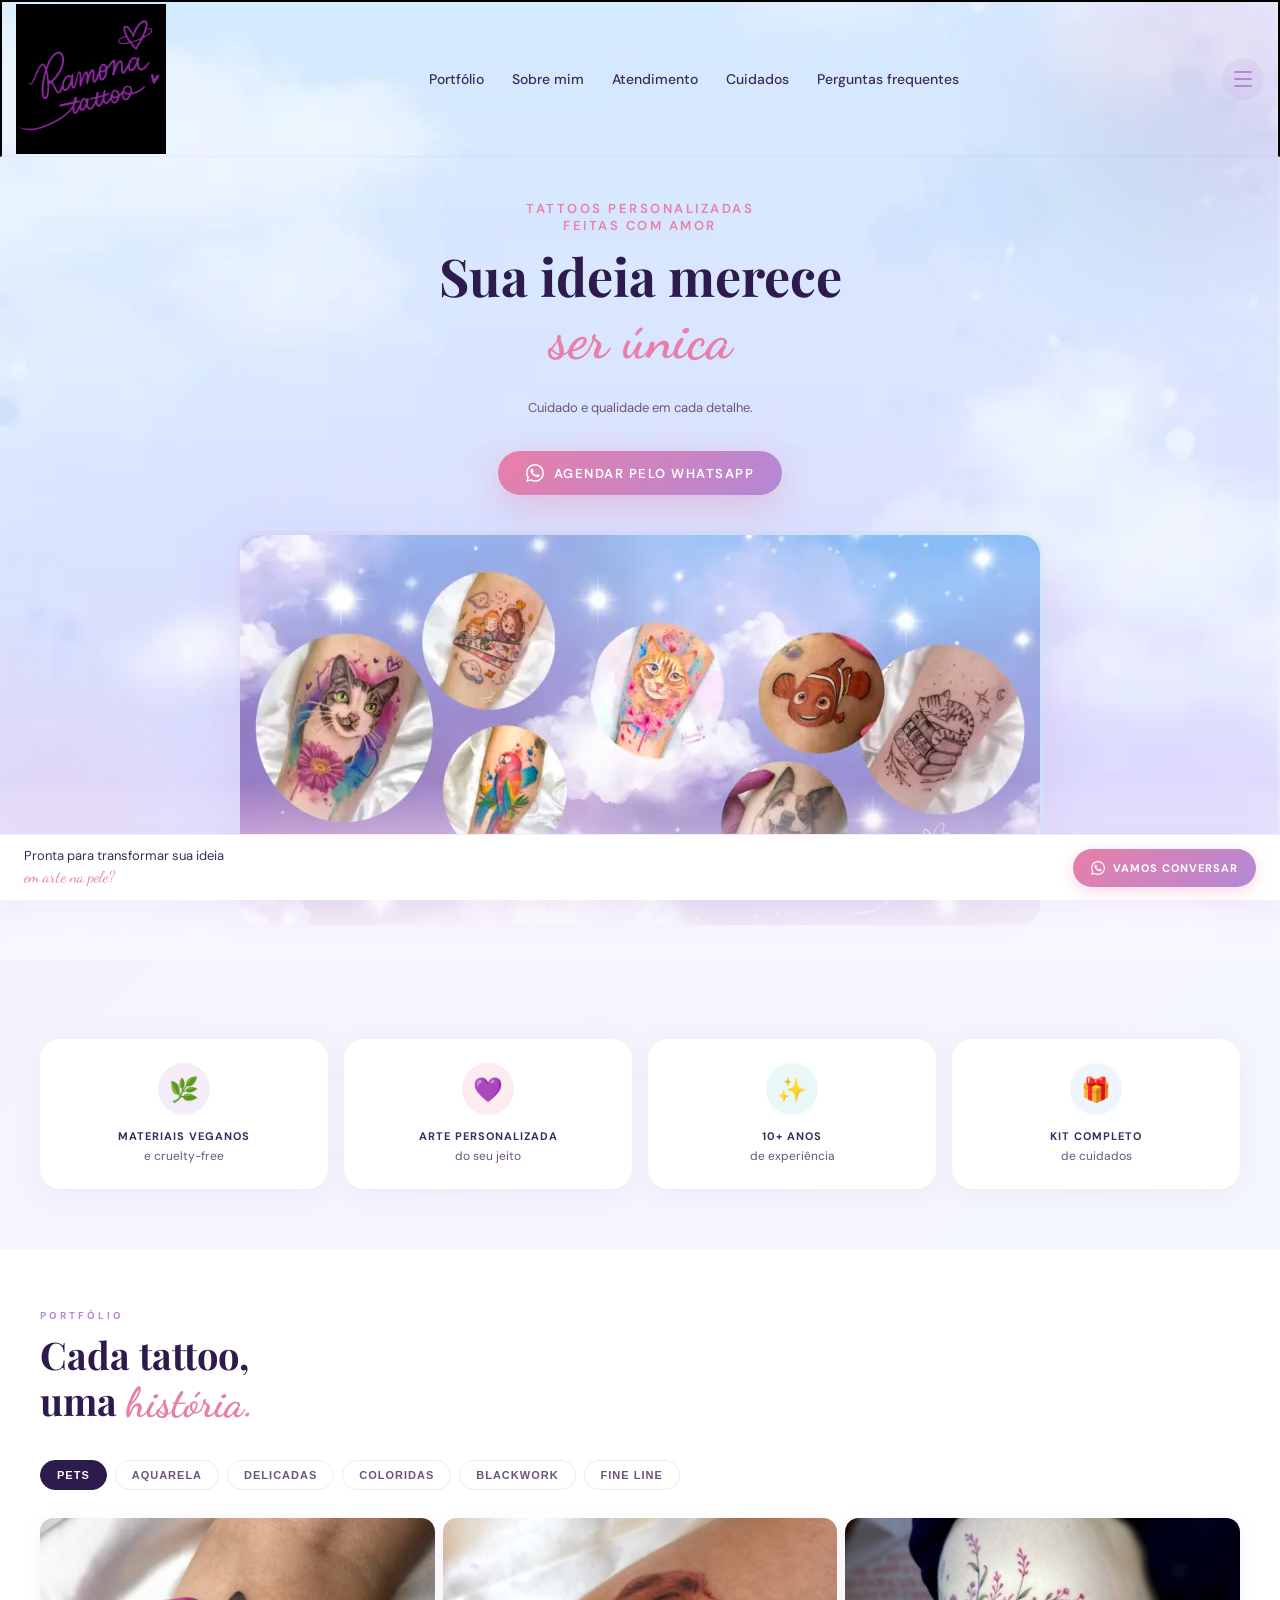
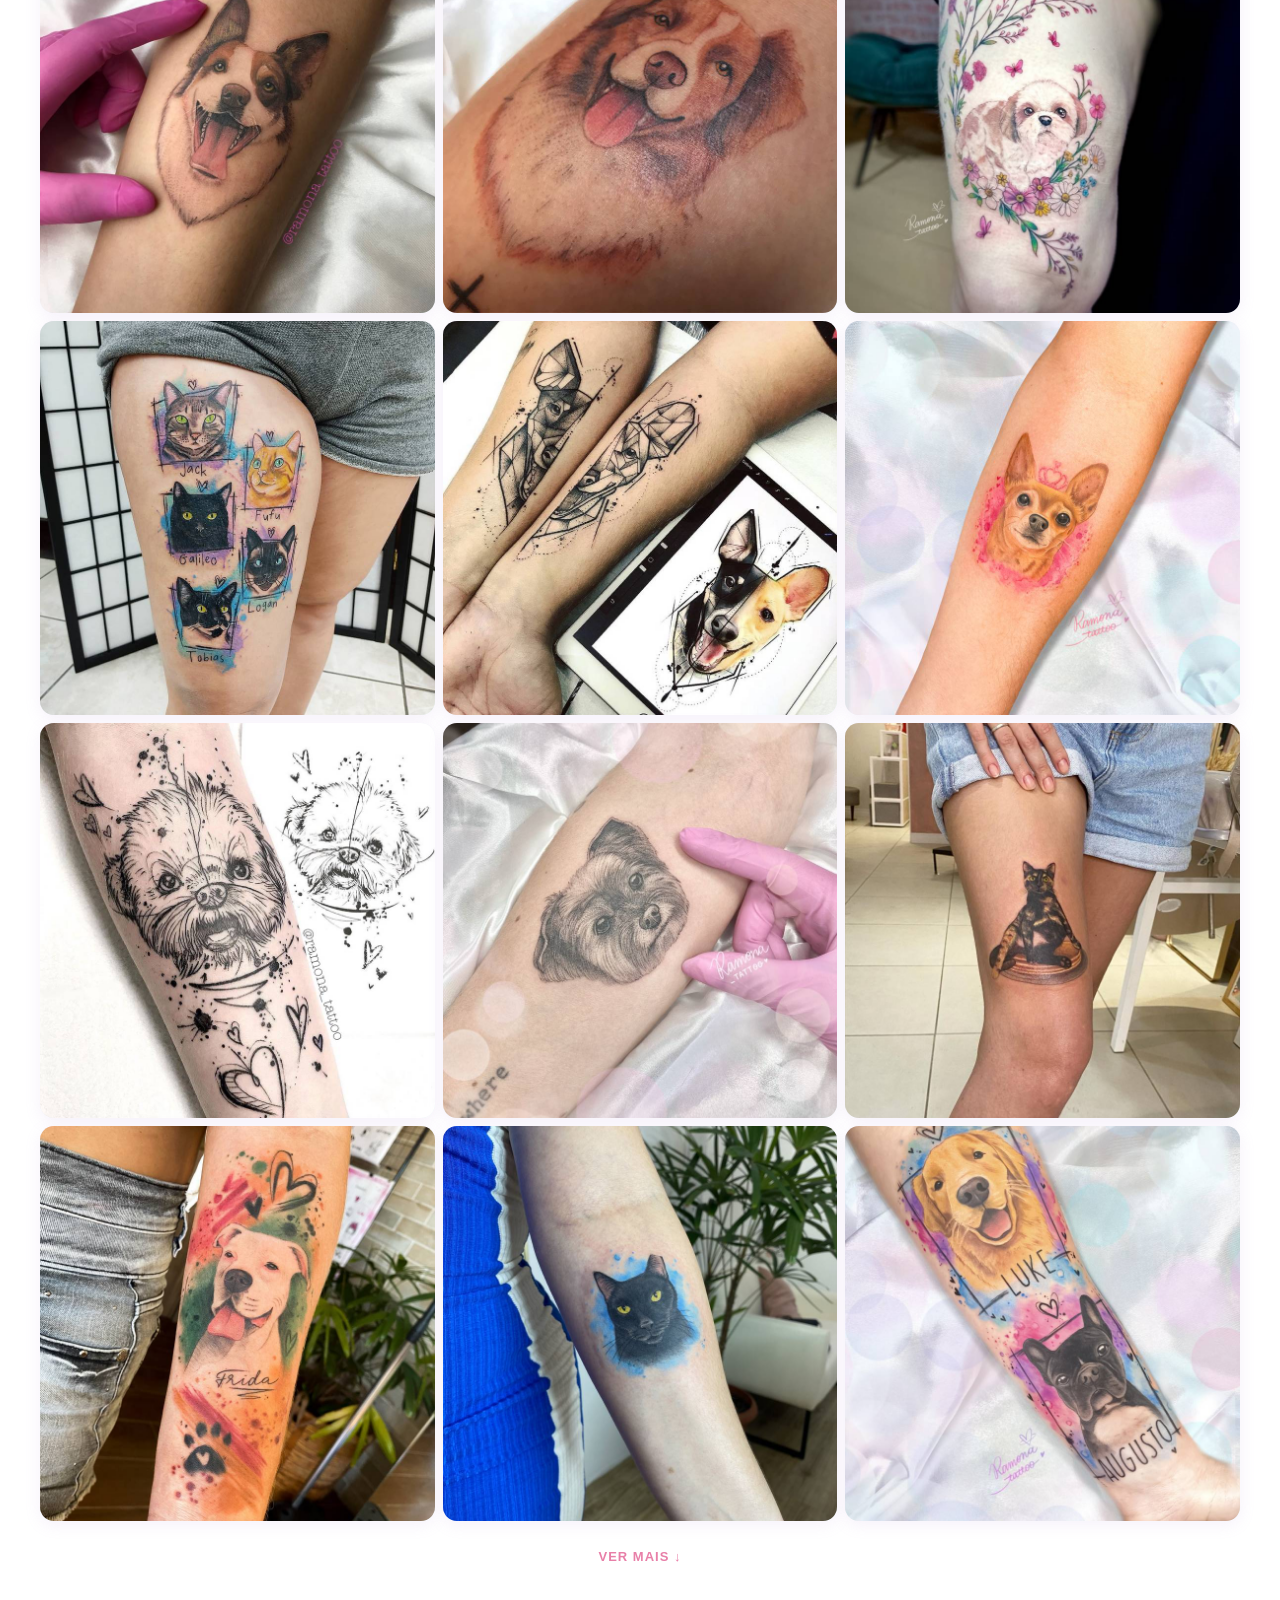
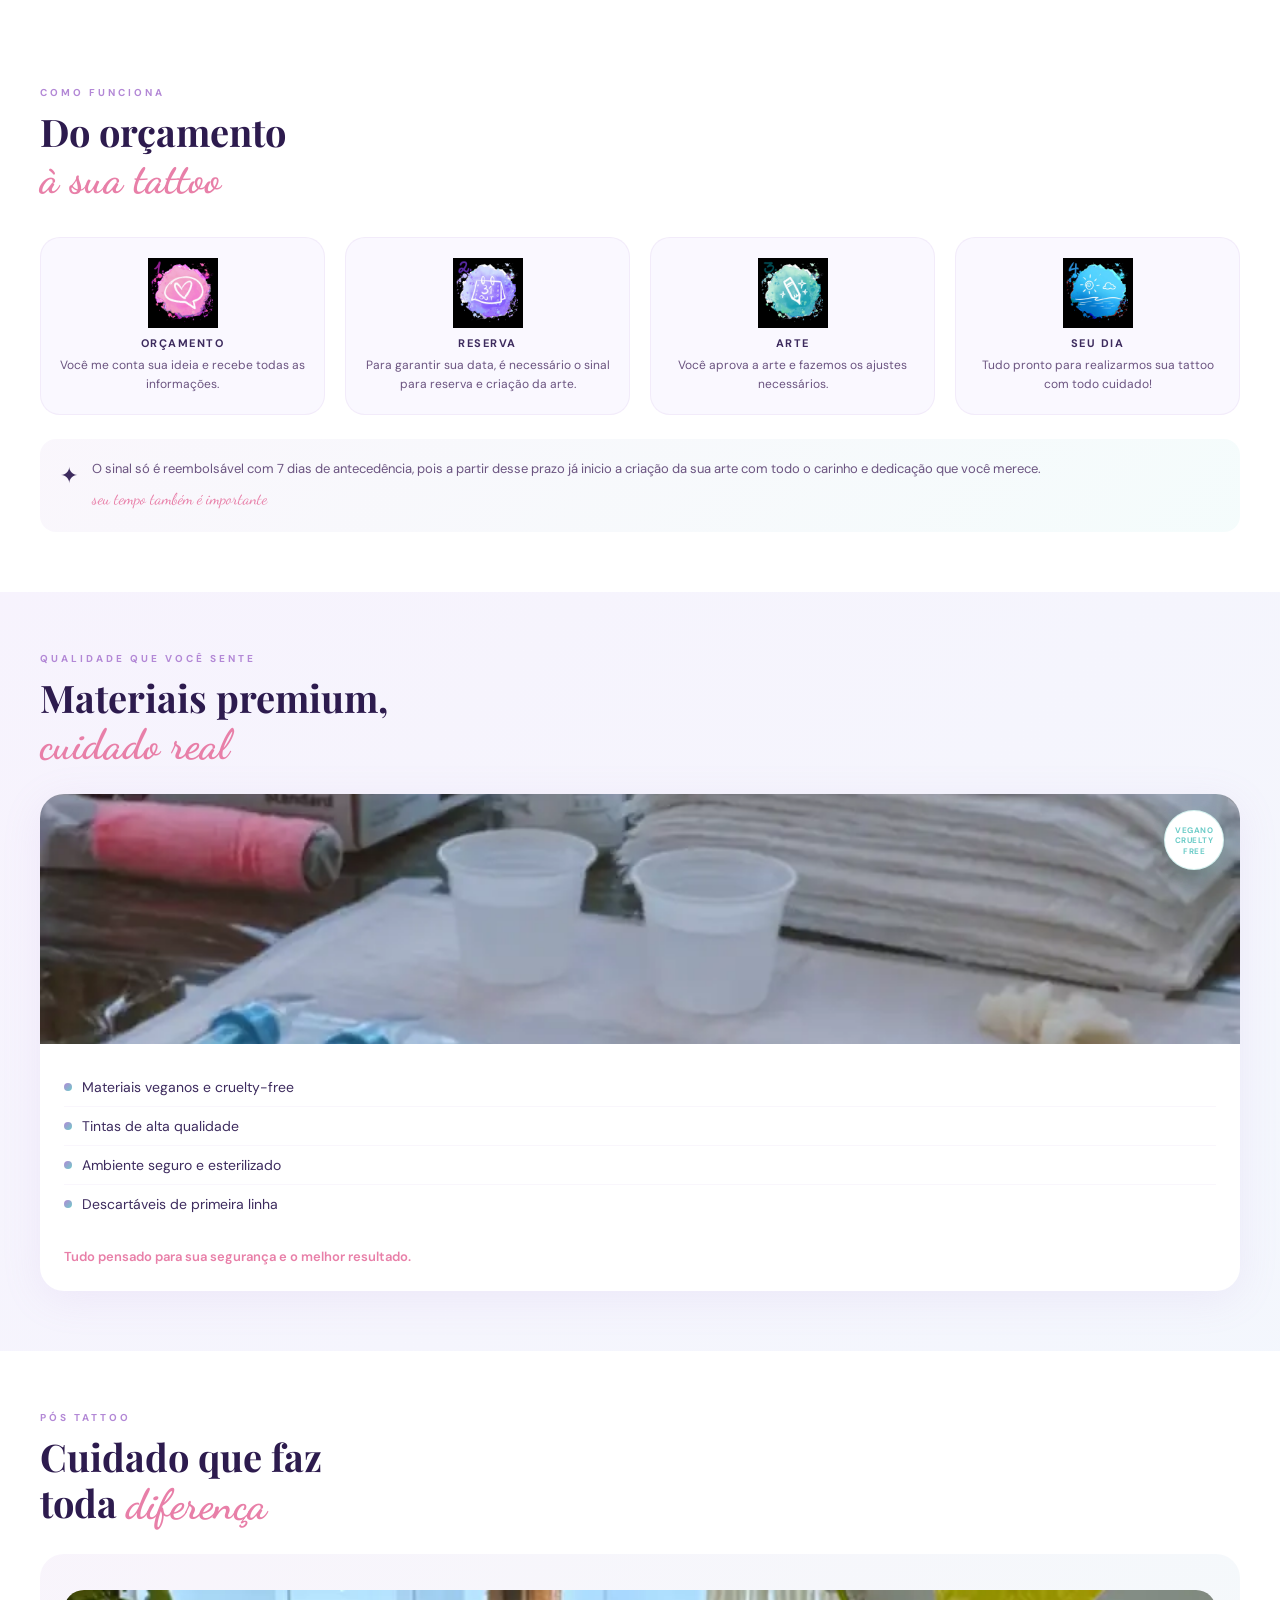
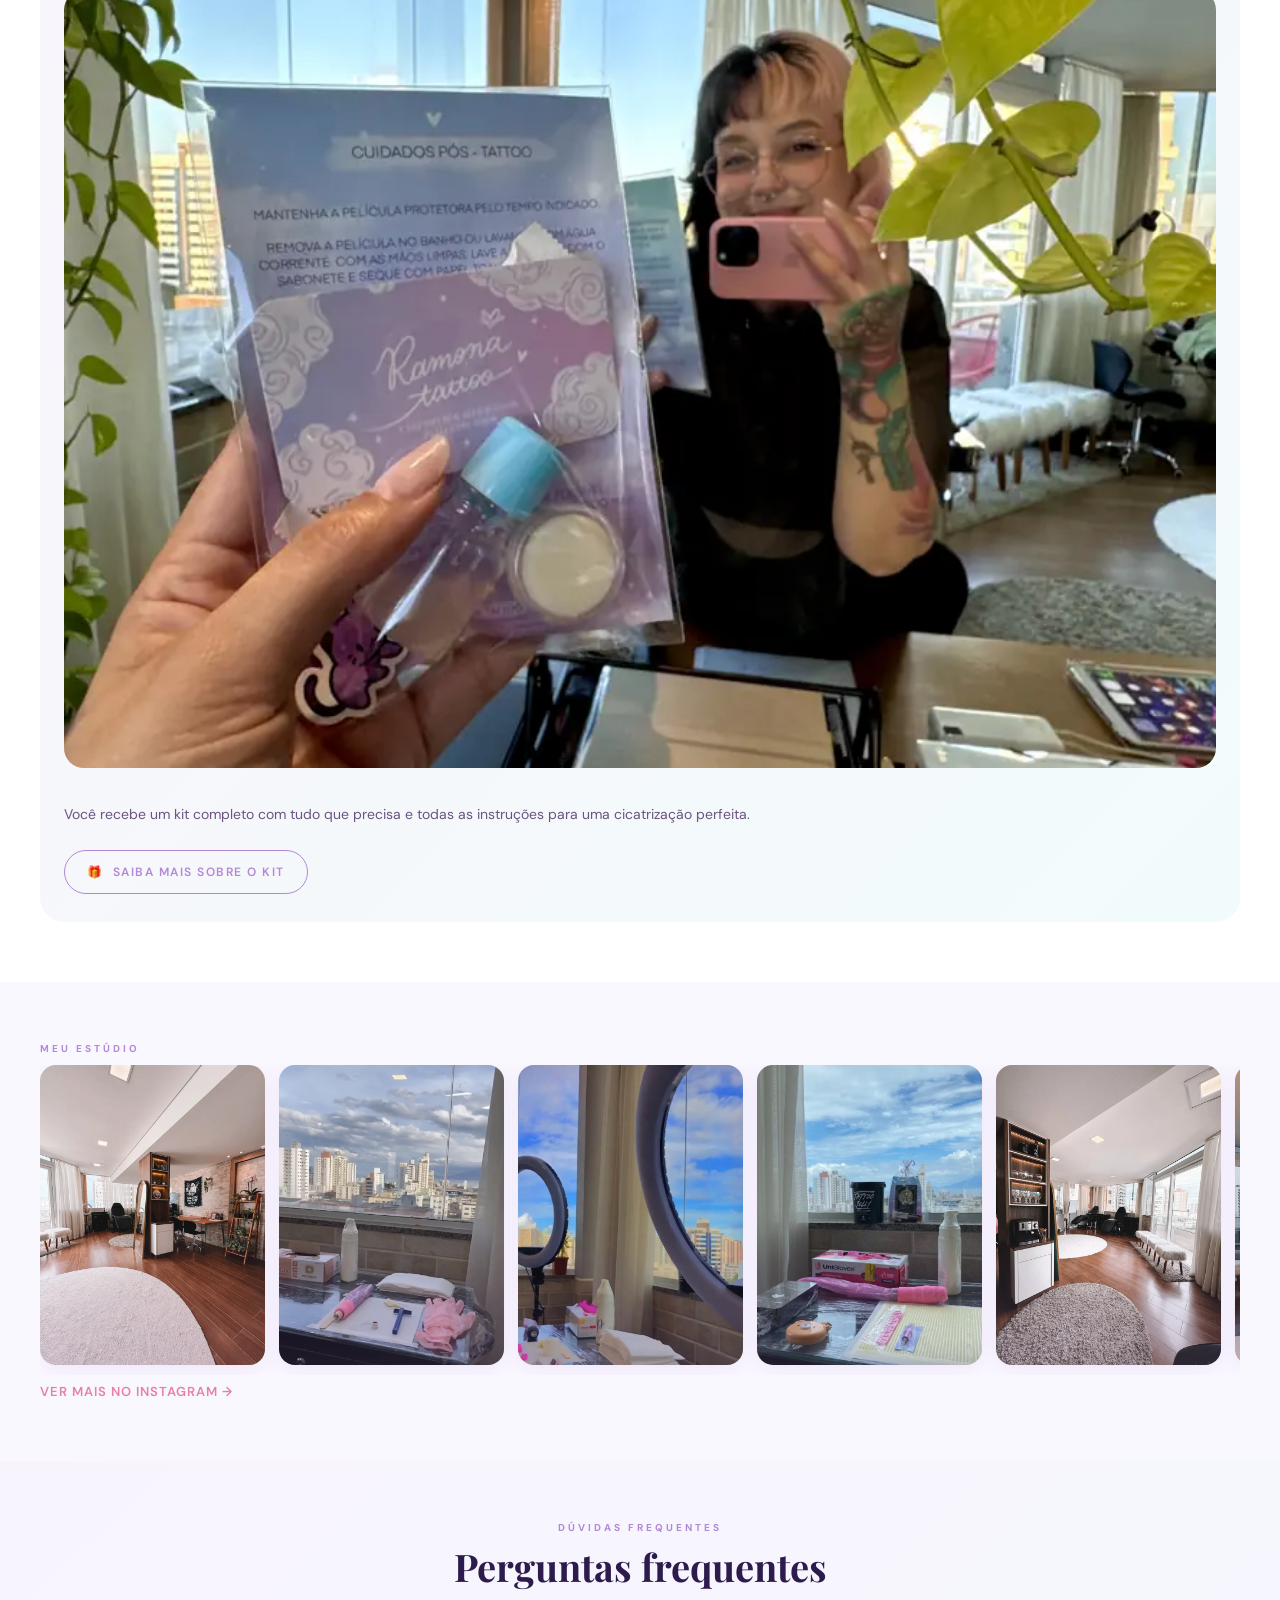
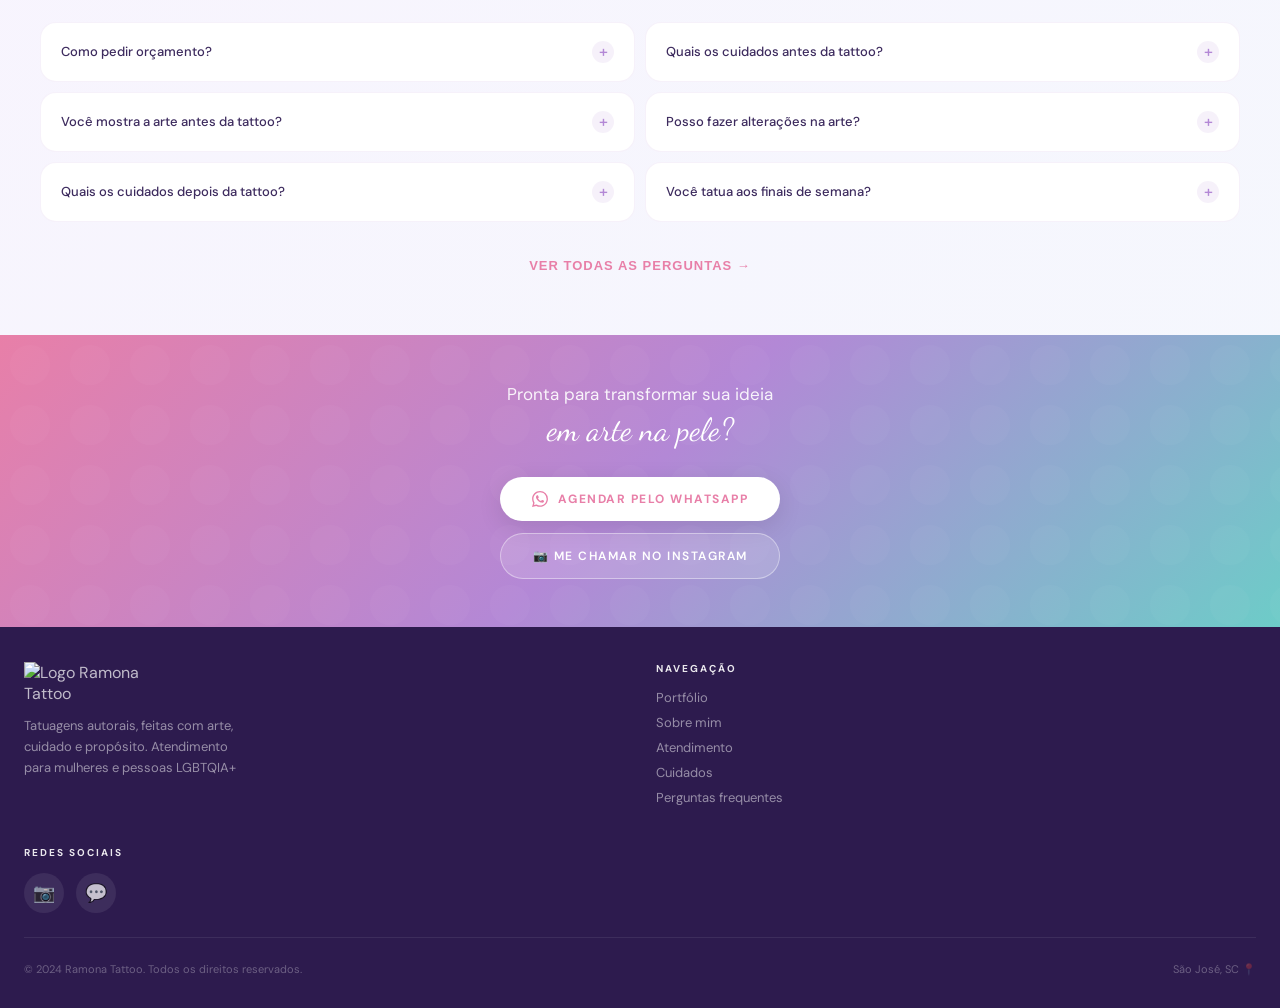
==== index.html @ a35ae3d4 "Ajustes nas imagens" ====
<!DOCTYPE html>
<html lang="pt-BR">
<head>
<meta charset="UTF-8">
<meta name="viewport" content="width=device-width, initial-scale=1.0">
<title>Ramona Tattoo</title>
<link href="https://fonts.googleapis.com/css2?family=Playfair+Display:ital,wght@0,400;0,700;1,400&family=Dancing+Script:wght@600;700&family=DM+Sans:wght@300;400;500;600&display=swap" rel="stylesheet">
<link rel="stylesheet" href="style.css">
<script src="script.js" defer></script>
</head>
<body>

<!-- NAV -->
<nav class="main-nav">
  <div class="logo">
    <img src="imagens/imagem-2.webp" alt="Ramona Tattoo Logo">
  </div>

  <div class="nav-links">
    <a href="#portfolio">Portfólio</a>
    <a href="#sobre">Sobre mim</a>
    <a href="#atendimento">Atendimento</a>
    <a href="#cuidados">Cuidados</a>
    <a href="#faq">Perguntas frequentes</a>
  </div>

  <button class="menu-btn" aria-label="Menu">
    <span></span><span></span><span></span>
  </button>
</nav>

<div class="mobile-menu">
  <a href="#portfolio">Portfólio</a>
  <a href="#sobre">Sobre mim</a>
  <a href="#atendimento">Atendimento</a>
  <a href="#cuidados">Cuidados</a>
  <a href="#faq">Perguntas frequentes</a>
</div>

<!-- HERO -->
<section class="hero">
  <div class="wc-blob wc-blob-1"></div>
  <div class="wc-blob wc-blob-2"></div>
  <div class="wc-blob wc-blob-3"></div>

  <p class="hero-label fade-up">Tattoos personalizadas<br>feitas com amor</p>

  <h1 class="hero-title fade-up fade-up-2">
    Sua ideia merece
    <span class="hero-title-script">ser única</span>
  </h1>

  <p class="hero-desc fade-up fade-up-3">
    Cuidado e qualidade em cada detalhe.
  </p>

  <a href="https://wa.me/555184671294" class="btn-whatsapp fade-up fade-up-4">
    <svg viewBox="0 0 24 24" fill="currentColor" xmlns="http://www.w3.org/2000/svg"><path d="M17.472 14.382c-.297-.149-1.758-.867-2.03-.967-.273-.099-.471-.148-.67.15-.197.297-.767.966-.94 1.164-.173.199-.347.223-.644.075-.297-.15-1.255-.463-2.39-1.475-.883-.788-1.48-1.761-1.653-2.059-.173-.297-.018-.458.13-.606.134-.133.298-.347.446-.52.149-.174.198-.298.298-.497.099-.198.05-.371-.025-.52-.075-.149-.669-1.612-.916-2.207-.242-.579-.487-.5-.669-.51-.173-.008-.371-.01-.57-.01-.198 0-.52.074-.792.372-.272.297-1.04 1.016-1.04 2.479 0 1.462 1.065 2.875 1.213 3.074.149.198 2.096 3.2 5.077 4.487.709.306 1.262.489 1.694.625.712.227 1.36.195 1.871.118.571-.085 1.758-.719 2.006-1.413.248-.694.248-1.289.173-1.413-.074-.124-.272-.198-.57-.347m-5.421 7.403h-.004a9.87 9.87 0 01-5.031-1.378l-.361-.214-3.741.982.998-3.648-.235-.374a9.86 9.86 0 01-1.51-5.26c.001-5.45 4.436-9.884 9.888-9.884 2.64 0 5.122 1.03 6.988 2.898a9.825 9.825 0 012.893 6.994c-.003 5.45-4.437 9.884-9.885 9.884m8.413-18.297A11.815 11.815 0 0012.05 0C5.495 0 .16 5.335.157 11.892c0 2.096.547 4.142 1.588 5.945L.057 24l6.305-1.654a11.882 11.882 0 005.683 1.448h.005c6.554 0 11.89-5.335 11.893-11.893a11.821 11.821 0 00-3.48-8.413z"/></svg>
    Agendar pelo WhatsApp
  </a>

  <!-- Hero image area -->
  <div class="hero-img-card fade-up fade-up-4" style="margin-top:36px;">
    <div class="hero-img-card-inner">
        <div class="tattoo-icon">
          <img src="imagens/imagemhome.webp" alt="Imagem Tatuagens Ramona Tattoo">
      </div>
    </div>
  </div>
</section>

<!-- DIFERENCIAIS -->
<section class="diferenciais">
  <div class="diff-grid">
    <div class="diff-card">
      <div class="diff-icon lilac">🌿</div>
      <p class="diff-name">Materiais veganos</p>
      <p class="diff-desc">e cruelty-free</p>
    </div>
    <div class="diff-card">
      <div class="diff-icon pink">💜</div>
      <p class="diff-name">Arte personalizada</p>
      <p class="diff-desc">do seu jeito</p>
    </div>
    <div class="diff-card">
      <div class="diff-icon teal">✨</div>
      <p class="diff-name">10+ anos</p>
      <p class="diff-desc">de experiência</p>
    </div>
    <div class="diff-card">
      <div class="diff-icon blue">🎁</div>
      <p class="diff-name">Kit completo</p>
      <p class="diff-desc">de cuidados</p>
    </div>
  </div>
</section>

<!-- PORTFÓLIO -->
<section class="portfolio" id="portfolio">
  <div class="portfolio-header">
    <div>
      <p class="section-label">Portfólio</p>
      <h2 class="section-title">
        Cada tattoo,<br>
        uma <span class="section-script">história.</span>
      </h2>
    </div>
  </div>

  <div class="portfolio-tabs">
    <button class="tab active" onclick="filterTab(this, 'pets')">Pets</button>
    <button class="tab" onclick="filterTab(this, 'aquarela')">Aquarela</button>
    <button class="tab" onclick="filterTab(this, 'delicadas')">Delicadas</button>
    <button class="tab" onclick="filterTab(this, 'coloridas')">Coloridas</button>
    <button class="tab" onclick="filterTab(this, 'blackwork')">Blackwork</button>
    <button class="tab" onclick="filterTab(this, 'fineline')">Fine Line</button>
  </div>

  <div class="portfolio-grid" id="portfolio-grid">
    <div class="portfolio-item">📷</div>
    <div class="portfolio-item">📷</div>
    <div class="portfolio-item">📷</div>
    <div class="portfolio-item">📷</div>
    <div class="portfolio-item">📷</div>
    <div class="portfolio-item">📷</div>
    <div class="portfolio-item">📷</div>
    <div class="portfolio-item">📷</div>
    <div class="portfolio-item">📷</div>
  </div>

  <div style="text-align:center; margin-top:20px;">
    <button class="see-more" onclick="togglePortfolio()">Ver mais ↓</button>
  </div>
</section>

<!-- COMO FUNCIONA -->
<section class="como-funciona">
  <p class="section-label">Como funciona</p>
  <h2 class="section-title">
    Do orçamento<br>
    <span class="section-script">à sua tattoo</span>
  </h2>

  <div class="steps-grid">
    <div class="step-card">
      <div class="step-icon">
        <img src="imagens/imagem-7.webp" alt="Orçamento Icone">
      </div>
      <p class="step-title">Orçamento</p>
      <p class="step-desc">Você me conta sua ideia e recebe todas as informações.</p>
    </div>
    <div class="step-card">
      <div class="step-icon">
        <img src="imagens/imagem-6.webp" alt="Reserva Icone">
      </div>
      <p class="step-title">Reserva</p>
      <p class="step-desc">Para garantir sua data, é necessário o sinal para reserva e criação da arte.</p>
    </div>
    <div class="step-card">
      <div class="step-icon">
        <img src="imagens/imagem-5.webp" alt="Arte Icone">
      </div>
      <p class="step-title">Arte</p>
      <p class="step-desc">Você aprova a arte e fazemos os ajustes necessários.</p>
    </div>
    <div class="step-card">
      <div class="step-icon">
        <img src="imagens/imagem-4.webp" alt="Seu dia Icone">
      </div>
      <p class="step-title">Seu dia</p>
      <p class="step-desc">Tudo pronto para realizarmos sua tattoo com todo cuidado!</p>
    </div>
  </div>

  <div class="refund-note">
    <span class="refund-note-icon">✦</span>
    <div class="refund-note-text">
      O sinal só é reembolsável com 7 dias de antecedência, pois a partir desse prazo já inicio a criação da sua arte com todo o carinho e dedicação que você merece.
      <em>seu tempo também é importante</em>
    </div>
  </div>
</section>

<!-- MATERIAIS -->
<section class="materiais">
  <p class="section-label">Qualidade que você sente</p>
  <h2 class="section-title">
    Materiais premium,<br>
    <span class="section-script">cuidado real</span>
  </h2>

  <div class="materiais-card">
    <div class="materiais-img">
      <img src="imagens/materiais.webp" alt="Imagem dos materiais" loading="lazy">
      <div class="vegan-badge">VEGANO<br>CRUELTY<br>FREE</div>
    </div>
    <ul class="materiais-list">
      <li>Materiais veganos e cruelty-free</li>
      <li>Tintas de alta qualidade</li>
      <li>Ambiente seguro e esterilizado</li>
      <li>Descartáveis de primeira linha</li>
    </ul>
    <p class="materiais-note">Tudo pensado para sua segurança e o melhor resultado.</p>
  </div>
</section>

<!-- PÓS TATTOO -->
<section class="pos-tattoo">
  <p class="section-label">Pós Tattoo</p>
  <h2 class="section-title">
    Cuidado que faz<br>
    toda <span class="section-script">diferença</span>
  </h2>

  <div class="pos-card">
    <div class="kit-img">
      <img src="imagens/kitpostattoo.webp" alt="Imagem do Kit Pós Tattoo" loading="lazy">
    </div>
    <p class="pos-desc">Você recebe um kit completo com tudo que precisa e todas as instruções para uma cicatrização perfeita.</p>
    <a href="#" class="btn-outline">🎁 &nbsp;Saiba mais sobre o kit</a>
  </div>
</section>

<!-- PORTFOLIO PREVIEW/"MEU ESTÚDIO" -->
<section class="portfolio-preview">
  <p class="section-label">Meu Estúdio</p>
  <div class="works-grid">
    <div class="work-card">
      <img src="imagens/Estudio/imagenestudio-1.webp" alt="Imagem do estúdio Ramona Tattoo" loading="lazy">
    </div>
    <div class="work-card">
      <img src="imagens/Estudio/imagenestudio-2.webp" alt="Imagem do estúdio Ramona Tattoo" loading="lazy">
    </div>
    <div class="work-card">
      <img src="imagens/Estudio/imagenestudio-3.webp" alt="Imagem do estúdio Ramona Tattoo" loading="lazy">
    </div>
    <div class="work-card">
      <img src="imagens/Estudio/imagenestudio-4.webp" alt="Imagem do estúdio Ramona Tattoo" loading="lazy">
    </div>
    <div class="work-card">
      <img src="imagens/Estudio/imagenestudio-5.webp" alt="Imagem do estúdio Ramona Tattoo" loading="lazy">
    </div>
    <div class="work-card">
      <img src="imagens/Estudio/imagenestudio-6.webp" alt="Imagem do estúdio Ramona Tattoo" loading="lazy">
    </div>
    <div class="work-card">
      <img src="imagens/Estudio/imagenestudio-7.webp" alt="Imagem do estúdio Ramona Tattoo" loading="lazy">
    </div>
    <div class="work-card">
      <img src="imagens/Estudio/imagenestudio-8.webp" alt="Imagem do estúdio Ramona Tattoo" loading="lazy">
    </div>
    <div class="work-card">
      <img src="imagens/Estudio/imagenestudio-9.webp" alt="Imagem do estúdio Ramona Tattoo" loading="lazy">
    </div>
    <div class="work-card">
      <img src="imagens/Estudio/imagenestudio-10.webp" alt="Imagem do estúdio Ramona Tattoo" loading="lazy">
    </div>
    <div class="work-card">
      <img src="imagens/Estudio/imagenestudio-11.webp" alt="Imagem do estúdio Ramona Tattoo" loading="lazy">
    </div>
    <div class="work-card">
      <img src="imagens/Estudio/imagenestudio-12.webp" alt="Imagem do estúdio Ramona Tattoo" loading="lazy">
    </div>
  </div>
  <a href="https://www.instagram.com/ramona_tattoo/" target="_blank" class="see-more">
    Ver mais no Instagram →
  </a>
</section>

<!-- FAQ -->
<section class="faq">
  <p class="section-label" style="text-align:center">Dúvidas frequentes</p>
  <h2 class="section-title" style="text-align:center">Perguntas frequentes</h2>

  <div class="faq-grid">
    <div class="faq-item" onclick="toggleFaq(this)">
      <div class="faq-q">
        Como pedir orçamento?
        <span class="faq-q-icon">+</span>
      </div>
      <p class="faq-a">Clique aqui no link que vai te direcionar para o WhatsApp. Me conte sua ideia com detalhes, eles são importantes para eu entender bem direitinho a sua ideia e lhe entregar o melhor resultado possível. Na sequência, eu mesma irei lhe responder e lhe passar o orçamento para a sua tattoo e podemos agendar uma data.</p>
    </div>
    <div class="faq-item" onclick="toggleFaq(this)">
      <div class="faq-q">
        Quais os cuidados antes da tattoo?
        <span class="faq-q-icon">+</span>
      </div>
      <p class="faq-a">Hidrate bem a pele nos dias anteriores. Faça uma leve esfoliação no banho, se possível. Alimente-se bem no dia da tattoo e evite bebidas alcoólicas 48h antes.</p>
    </div>
    <div class="faq-item" onclick="toggleFaq(this)">
      <div class="faq-q">
        Você mostra a arte antes da tattoo?
        <span class="faq-q-icon">+</span>
      </div>
      <p class="faq-a">Sim! Você aprova a arte antes da sessão e podemos fazer ajustes até ficar do jeito que você imagina. Só tatuamos após sua aprovação.</p>
    </div>
    <div class="faq-item" onclick="toggleFaq(this)">
      <div class="faq-q">
        Posso fazer alterações na arte?
        <span class="faq-q-icon">+</span>
      </div>
      <p class="faq-a">Claro! Trabalhamos juntas até a arte ficar exatamente do jeito que você idealizou.</p>
    </div>
    <div class="faq-item" onclick="toggleFaq(this)">
      <div class="faq-q">
        Quais os cuidados depois da tattoo?
        <span class="faq-q-icon">+</span>
      </div>
      <p class="faq-a">Você receberá um kit completo com hidratante e sabonete antibacteriano além de um guia de cuidados para uma cicatrização perfeita.</p>
    </div>
    <div class="faq-item" onclick="toggleFaq(this)">
      <div class="faq-q">
        Você tatua aos finais de semana?
        <span class="faq-q-icon">+</span>
      </div>
      <p class="faq-a">Sim, mas como são os dias mais procurados, muitas vezes será necessário agendar com maior antecedência. Em dias de semana é mais fácil agendar para uma data próxima.</p>
    </div>
    <div class="faq-item extra-faq" onclick="toggleFaq(this)">
      <div class="faq-q">
        Posso levar acompanhante no dia da tattoo?
        <span class="faq-q-icon">+</span>
      </div>
      <p class="faq-a">Sim, porém peço que me avise para que eu prepare a sala para receber comportar mais pessoas.</p>
    </div>
        <div class="faq-item extra-faq" onclick="toggleFaq(this)">
      <div class="faq-q">
        Todos os materiais são veganos e cruelty free?
        <span class="faq-q-icon">+</span>
      </div>
      <p class="faq-a">Sim! Faço questão de utilizar apenas materiais que não são testados em animais. Todos os materiais que utilizo são de altíssima qualidade, pois percebo a diferença que faz nos meus trabalhos. Não abro mão disso.</p>
    </div>
        <div class="faq-item extra-faq" onclick="toggleFaq(this)">
      <div class="faq-q">
        Como saber se vou precisar de retoque na tatuagem?
        <span class="faq-q-icon">+</span>
      </div>
      <p class="faq-a">Olha, é raro precisar de retoque, pois eu dou meu máximo para entregar uma excelente pigmentação. Mas em alguns casos pode acontecer, sim. Só podemos saber após aproximadamente 45 dias da tatuagem feita.</p>
    </div>

  </div>

  <div style="text-align:center; margin-top:28px;">
    <button class="see-more" onclick="toggleMoreFaq()">
      Ver todas as perguntas →
    </button>
  </div>
</section>

<!-- CTA BANNER -->
<div class="cta-banner">
  <p class="cta-banner-text">Pronta para transformar sua ideia</p>
  <span class="cta-banner-title">em arte na pele?</span>
  <div class="cta-btns">
    <a href="https://wa.me/555184671294" class="btn-white">
      <svg width="16" height="16" viewBox="0 0 24 24" fill="currentColor"><path d="M17.472 14.382c-.297-.149-1.758-.867-2.03-.967-.273-.099-.471-.148-.67.15-.197.297-.767.966-.94 1.164-.173.199-.347.223-.644.075-.297-.15-1.255-.463-2.39-1.475-.883-.788-1.48-1.761-1.653-2.059-.173-.297-.018-.458.13-.606.134-.133.298-.347.446-.52.149-.174.198-.298.298-.497.099-.198.05-.371-.025-.52-.075-.149-.669-1.612-.916-2.207-.242-.579-.487-.5-.669-.51-.173-.008-.371-.01-.57-.01-.198 0-.52.074-.792.372-.272.297-1.04 1.016-1.04 2.479 0 1.462 1.065 2.875 1.213 3.074.149.198 2.096 3.2 5.077 4.487.709.306 1.262.489 1.694.625.712.227 1.36.195 1.871.118.571-.085 1.758-.719 2.006-1.413.248-.694.248-1.289.173-1.413-.074-.124-.272-.198-.57-.347m-5.421 7.403h-.004a9.87 9.87 0 01-5.031-1.378l-.361-.214-3.741.982.998-3.648-.235-.374a9.86 9.86 0 01-1.51-5.26c.001-5.45 4.436-9.884 9.888-9.884 2.64 0 5.122 1.03 6.988 2.898a9.825 9.825 0 012.893 6.994c-.003 5.45-4.437 9.884-9.885 9.884m8.413-18.297A11.815 11.815 0 0012.05 0C5.495 0 .16 5.335.157 11.892c0 2.096.547 4.142 1.588 5.945L.057 24l6.305-1.654a11.882 11.882 0 005.683 1.448h.005c6.554 0 11.89-5.335 11.893-11.893a11.821 11.821 0 00-3.48-8.413z"/></svg>
      Agendar pelo WhatsApp
    </a>
    <a href="https://www.instagram.com/ramona_tattoo/" class="btn-transparent">
      📷 Me chamar no Instagram
    </a>
  </div>
</div>

<!-- FOOTER -->
<footer>
  <div class="footer-grid">
    <div>
      <div class="footer-logo">
        <img src="imagens/assinatura_logo.png" alt="Logo Ramona Tattoo">
      </div>
      <p class="footer-tagline">
        Tatuagens autorais, feitas com arte, cuidado e propósito. Atendimento para mulheres e pessoas LGBTQIA+
      </p>
    </div>
    <div>
      <p class="footer-nav-title">Navegação</p>
      <nav class="footer-nav">
        <a href="#portfolio">Portfólio</a>
        <a href="#">Sobre mim</a>
        <a href="#">Atendimento</a>
        <a href="#">Cuidados</a>
        <a href="#faq">Perguntas frequentes</a>
      </nav>
    </div>
  </div>

  <div>
    <p class="footer-nav-title">Redes sociais</p>
    <div class="footer-social">
      <div class="social-icon">📷</div>
      <div class="social-icon">💬</div>
    </div>
  </div>

  <div class="footer-divider"></div>

  <div class="footer-bottom">
    <span>© 2024 Ramona Tattoo. Todos os direitos reservados.</span>
    <span>São José, SC 📍</span>
  </div>
</footer>

<!-- STICKY CTA -->
<div class="sticky-cta">
  <div class="sticky-cta-text">
    Pronta para transformar sua ideia
    <span>em arte na pele?</span>
  </div>
  <a href="https://wa.me/555184671294" class="btn-sticky">
    <svg width="14" height="14" viewBox="0 0 24 24" fill="currentColor"><path d="M17.472 14.382c-.297-.149-1.758-.867-2.03-.967-.273-.099-.471-.148-.67.15-.197.297-.767.966-.94 1.164-.173.199-.347.223-.644.075-.297-.15-1.255-.463-2.39-1.475-.883-.788-1.48-1.761-1.653-2.059-.173-.297-.018-.458.13-.606.134-.133.298-.347.446-.52.149-.174.198-.298.298-.497.099-.198.05-.371-.025-.52-.075-.149-.669-1.612-.916-2.207-.242-.579-.487-.5-.669-.51-.173-.008-.371-.01-.57-.01-.198 0-.52.074-.792.372-.272.297-1.04 1.016-1.04 2.479 0 1.462 1.065 2.875 1.213 3.074.149.198 2.096 3.2 5.077 4.487.709.306 1.262.489 1.694.625.712.227 1.36.195 1.871.118.571-.085 1.758-.719 2.006-1.413.248-.694.248-1.289.173-1.413-.074-.124-.272-.198-.57-.347m-5.421 7.403h-.004a9.87 9.87 0 01-5.031-1.378l-.361-.214-3.741.982.998-3.648-.235-.374a9.86 9.86 0 01-1.51-5.26c.001-5.45 4.436-9.884 9.888-9.884 2.64 0 5.122 1.03 6.988 2.898a9.825 9.825 0 012.893 6.994c-.003 5.45-4.437 9.884-9.885 9.884m8.413-18.297A11.815 11.815 0 0012.05 0C5.495 0 .16 5.335.157 11.892c0 2.096.547 4.142 1.588 5.945L.057 24l6.305-1.654a11.882 11.882 0 005.683 1.448h.005c6.554 0 11.89-5.335 11.893-11.893a11.821 11.821 0 00-3.48-8.413z"/></svg>
    Vamos conversar
  </a>
</div>

<!--ABRIR IMAGENS-->
<div class="image-modal" id="imageModal">
  <span class="modal-close" onclick="closeModal()">×</span>
  <img class="modal-img" id="modalImg">
</div>

</body>
</html>
---- style.css ----
:root {
    --lilac: #b388d6;
    --lilac-light: #d4b8e8;
    --pink: #e87fa8;
    --pink-light: #f5c6d8;
    --teal: #6dccc8;
    --teal-light: #a8e6e4;
    --blue: #8ab8e8;
    --blue-light: #c2d8f4;
    --dark: #2d1b4e;
    --text: #3d2b5e;
    --text-light: #6b5480;
    --white: #ffffff;
    --off-white: #faf8ff;
  }

  * { margin: 0; padding: 0; box-sizing: border-box; }

  body {
    font-family: 'DM Sans', sans-serif;
    background: var(--off-white);
    color: var(--text);
    overflow-x: hidden;
    margin: 0;
  }

  /* ── WATERCOLOR BACKGROUNDS ── */
  .wc-blob {
    position: absolute;
    border-radius: 50%;
    filter: blur(60px);
    opacity: 0.45;
    pointer-events: none;
    z-index: 0;
  }

  /* ── NAV ── */
body > nav { 
  position: absolute; 
  top: 0; 
  left: 0; 
  right: 0; 
  z-index: 100; 
  display: flex; 
  justify-content: space-between; 
  align-items: center; 
  padding: 6px 14px;
  background: rgba(250,248,255,0.85); 
  border-bottom: 1px solid rgba(179,136,214,0.12); 
  border: 2px solid black;
}
.main-nav {
  position: fixed;
  top: 0;
  left: 0;
  right: 0;
  z-index: 100;

  display: flex;
  justify-content: space-between;
  align-items: center;

  padding: 2px 14px;
  background: rgba(238, 245, 255, 0.85);
  border-bottom: 1px solid rgba(179,136,214,0.12);

  background: transparent;
  transition: all 0.3s ease;
}
.main-nav.scrolled {
  background: rgba(250, 248, 255, 0.75);
  backdrop-filter: blur(16px);
  border-bottom: 1px solid rgba(179,136,214,0.12);
}

.nav-links {
  display: flex;
  gap: 28px;
  align-items: center;
}

.nav-links a {
  text-decoration: none;
  color: var(--text);
  font-size: 14px;
  font-weight: 500;
}
.nav-links a:hover {
  text-shadow:
    0 0 6px rgba(232,127,168,0.7),
    0 0 10px rgba(232,127,168,0.5);
  transition: 0.3s ease;
}

.menu-btn {
  display: none;
  cursor: pointer;
}

.mobile-menu {
  display: none;
}
@media (max-width: 768px) {
  .nav-links {
    display: none;
  }

  .menu-btn {
    display: flex;
  }
  .main-nav {
    padding: 2.5px 14px;
  }
  .mobile-menu {
    display: none;
    position: fixed;
    top: 72px;
    left: 20px;
    right: 20px;
    z-index: 99;

    flex-direction: column;
    gap: 16px;

    padding: 24px;
    border-radius: 24px;
    background: rgba(250,248,255, 0.95);
    backdrop-filter: blur(16px);
    box-shadow: 0 20px 40px rgba(45,27,78,0.12);
  }

  .mobile-menu.active {
    display: flex;
  }

  .mobile-menu a {
    text-decoration: none;
    color: var(--text);
    font-weight: 500;
  }
}
  .logo {
    display: flex;
    flex-direction: column;
    line-height: 1;
  }
  .logo img {
    width: 150px;
    height: auto;
    display: block;
}
  @media (max-width: 768px) {
    .logo img {
    width: 50px;
    height: auto;
    display: block;
    border-radius: 50%;
    margin: 2px;
} }
  .logo-script {
    font-family: 'Dancing Script', cursive;
    font-size: 28px;
    color: var(--lilac);
    letter-spacing: -0.5px;
  }
  .logo-sub {
    font-family: 'DM Sans', sans-serif;
    font-size: 9px;
    letter-spacing: 4px;
    color: var(--text-light);
    text-transform: uppercase;
    margin-top: -2px;
  }

  .menu-btn {
    width: 42px; height: 42px;
    border-radius: 50%;
    background: rgba(179,136,214,0.12);
    border: none;
    cursor: pointer;
    display: flex;
    align-items: center;
    justify-content: center;
    flex-direction: column;
    gap: 5px;
  }
  .menu-btn span {
    display: block;
    width: 18px; height: 2px;
    background: var(--lilac);
    border-radius: 2px;
    transition: 0.3s;
  }

  /* ── HERO ── */
  .hero {
    position: relative;
    min-height: 100svh;
    padding: 80px 24px 30px;
    overflow: hidden;
    display: flex;
    flex-direction: column;
    justify-content: center;
    align-items: center;
    text-align: center;
    background-image: url('imagens/background.webp');
    background-repeat: no-repeat;
    background-position: top right;
    background-size: cover;
  }

  @media (min-width: 768px) {
    .hero {
      padding-top: 200px;
    }
  }

  .hero .wc-blob-1 {
    width: 280px; height: 280px;
    background: var(--lilac-light);
    top: -40px; right: -60px;
  }
  .hero .wc-blob-2 {
    width: 220px; height: 220px;
    background: var(--teal-light);
    top: 60px; right: 40px;
    opacity: 0.25;
  }
  .hero .wc-blob-3 {
    width: 180px; height: 180px;
    background: var(--pink-light);
    bottom: 80px; left: -40px;
    opacity: 0.3;
  }

  .hero-label {
    font-size: 13px;
    font-weight: 600;
    letter-spacing: 2.5px;
    color: var(--pink);
    text-transform: uppercase;
    margin-bottom: 12px;
    position: relative; z-index: 1;
  }

  .hero-title {
    position: relative; z-index: 1;
    font-family: 'Playfair Display', serif;
    font-size: clamp(34px, 9vw, 52px);
    line-height: 1.15;
    color: var(--dark);
    margin-bottom: 4px;
  }

  .hero-title-script {
    font-family: 'Dancing Script', cursive;
    font-size: clamp(36px, 10vw, 56px);
    color: var(--pink);
    display: block;
    line-height: 1.2;
  }

  .hero-desc {
    position: relative; z-index: 1;
    font-size: 13px;
    line-height: 1.7;
    color: var(--text-light);
    margin: 20px 0 32px;
    max-width: 300px;
  }
  .hero-desc strong { color: var(--text); font-weight: 600; }

  .btn-whatsapp {
    position: relative; z-index: 1;
    display: inline-flex;
    align-items: center;
    gap: 10px;
    background: linear-gradient(135deg, var(--pink) 0%, var(--lilac) 100%);
    color: white;
    font-family: 'DM Sans', sans-serif;
    font-size: 13px;
    font-weight: 600;
    letter-spacing: 1.5px;
    text-transform: uppercase;
    padding: 13px 28px;
    border-radius: 60px;
    border: none;
    cursor: pointer;
    text-decoration: none;
    box-shadow: 0 10px 35px rgba(232,127,168,0.4);
    transition: transform 0.2s, box-shadow 0.2s;
    align-self: center;
    opacity: 0.5;
  }
  .btn-whatsapp:hover {
    transform: translateY(-2px);
    box-shadow: 0 12px 36px rgba(232,127,168,0.45);
  }
  .btn-whatsapp svg { width: 18px; height: 18px; }

  /* Hero image card */
  .hero-img-card {
    position: relative; z-index: 1;
    margin-top: 40px;
    border-radius: 24px;
    overflow: hidden;
    background: linear-gradient(135deg, rgba(212,184,232,0.3) 0%, rgba(168,230,228,0.3) 100%);
    padding: 4px;
    box-shadow: 0 20px 60px rgba(179,136,214,0.2);
  }
  .hero-img-card-inner {
    border-radius: 20px;
    overflow: hidden;
    background: linear-gradient(135deg, #f0e8f8 0%, #e8f6f6 100%);
    min-height: 150px;
    display: flex;
    align-items: center;
    justify-content: center;
    position: relative;
  }

  .tattoo-icon img {
    width: 100%;
    height: 100%;
    object-fit: contain;
    display: block;
  }

  .hero-img-placeholder p {
    font-family: 'Dancing Script', cursive;
    font-size: 22px;
    color: var(--lilac);
  }

  .hero::after {
  content: "";
  position: absolute;
  left: 0;
  right: 0;
  bottom: -1px;
  height: 180px;

  background: linear-gradient(
    to bottom,
    rgba(250, 248, 255, 0) 0%,
    rgba(250, 248, 255, 0.7) 55%,
    var(--off-white) 100%
  );

  pointer-events: none;
  z-index: 1;
}

  /* ── SECTION SHARED ── */
  section { padding: 60px 24px; position: relative; overflow: hidden; }

  .section-label {
    font-size: 10px;
    font-weight: 700;
    letter-spacing: 3px;
    color: var(--lilac);
    text-transform: uppercase;
    margin-bottom: 10px;
  }

  .section-title {
    font-family: 'Playfair Display', serif;
    font-size: clamp(26px, 7vw, 38px);
    line-height: 1.2;
    color: var(--dark);
    margin-bottom: 8px;
  }

  .section-script {
    font-family: 'Dancing Script', cursive;
    color: var(--pink);
    font-size: clamp(28px, 8vw, 42px);
  }


  /* ── DIFERENCIAIS ── */
  .diferenciais {
    background: linear-gradient(135deg, rgba(212,184,232,0.08) 0%, rgba(168,230,228,0.08) 100%);
  }

  .diff-grid {
    display: grid;
    grid-template-columns: repeat(2, 1fr);
    gap: 16px;
    margin-top: 20px;
  }

  .diff-card {
    background: white;
    border-radius: 20px;
    padding: 24px 16px;
    text-align: center;
    box-shadow: 0 4px 24px rgba(179,136,214,0.1);
    transition: transform 0.2s, box-shadow 0.2s;
  }
  .diff-card:hover {
    transform: translateY(-4px);
    box-shadow: 0 8px 32px rgba(179,136,214,0.2);
  }

  .diff-icon {
    width: 52px; height: 52px;
    border-radius: 50%;
    margin: 0 auto 14px;
    display: flex;
    align-items: center;
    justify-content: center;
    font-size: 24px;
  }
  .diff-icon.lilac { background: rgba(179,136,214,0.15); }
  .diff-icon.pink  { background: rgba(232,127,168,0.15); }
  .diff-icon.teal  { background: rgba(109,204,200,0.15); }
  .diff-icon.blue  { background: rgba(138,184,232,0.15); }

  .diff-name {
    font-size: 11px;
    font-weight: 700;
    letter-spacing: 1px;
    text-transform: uppercase;
    color: var(--text);
    margin-bottom: 4px;
  }
  .diff-desc {
    font-size: 12px;
    color: var(--text-light);
    line-height: 1.5;
  }

  /* ── PORTFÓLIO ── */
  .portfolio { background: var(--white); }

  .portfolio-tabs {
    display: flex;
    gap: 8px;
    overflow-x: auto;
    padding-bottom: 4px;
    margin: 24px 0;
    scrollbar-width: none;
  }
  .portfolio-tabs::-webkit-scrollbar { display: none; }

  .tab {
    flex-shrink: 0;
    padding: 8px 16px;
    border-radius: 60px;
    font-size: 11px;
    font-weight: 600;
    letter-spacing: 1px;
    text-transform: uppercase;
    cursor: pointer;
    transition: all 0.2s;
    border: 1.5px solid rgba(179,136,214,0.2);
    background: transparent;
    color: var(--text-light);
  }
  .tab.active {
    background: var(--dark);
    color: white;
    border-color: var(--dark);
  }
  .tab:hover:not(.active) {
    border-color: var(--lilac);
    color: var(--lilac);
  }

  .portfolio-grid {
    display: grid;
    grid-template-columns: repeat(3, 1fr);
    gap: 8px;
  }

  .portfolio-item {
    border-radius: 14px;
    overflow: hidden;
    aspect-ratio: 1;
    background: linear-gradient(135deg, #f0e8f8 0%, #e8f6f6 100%);
    display: flex;
    align-items: center;
    justify-content: center;
    font-size: 34px;
    position: relative;
    box-shadow: 0 4px 16px rgba(179,136,214,0.12);
    transition: transform 0.2s;
  }
  .portfolio-item img {
    width: 100%;
    height: 100%;
    object-fit: cover;
    display: block;
    cursor: pointer;
 }
  .portfolio-item:hover { transform: scale(1.03); }

  .portfolio-header {
    display: flex;
    justify-content: space-between;
    align-items: flex-end;
  }

  .hidden-item {
    opacity: 0;
    transform: translateY(20px);
    pointer-events: none;
    position: absolute;
  }

  .show-item {
    opacity: 1;
    transform: translateY(0);
    pointer-events: auto;
    position: relative;

    transition: opacity 0.4s ease, transform 0.4s ease;
  }

    /* ── COMO FUNCIONA ── */
  .como-funciona {
    background: var(--white);
  }

  .steps-grid {
    display: grid;
    grid-template-columns: repeat(2, 1fr);
    gap: 20px;
    margin-top: 32px;
  }

  .step-card {
    position: relative;
    padding: 20px 16px 20px;
    background: var(--off-white);
    border-radius: 20px;
    border: 1px solid rgba(179,136,214,0.12);
    text-align: center;
  }

  .step-icon {
  width: 100%;
  display: flex;
  justify-content: center;
  align-items: center;
  margin-bottom: 8px;
}

.step-icon img {
  width: 70px;
  height: 70px;
  object-fit: contain;
  display: block;
}

  .step-title {
    font-size: 11px;
    font-weight: 700;
    letter-spacing: 1.5px;
    text-transform: uppercase;
    color: var(--text);
    margin-bottom: 6px;
  }
  .step-desc {
    font-size: 12px;
    color: var(--text-light);
    line-height: 1.6;
  }

  .refund-note {
    margin-top: 24px;
    background: linear-gradient(135deg, rgba(212,184,232,0.12) 0%, rgba(168,230,228,0.12) 100%);
    border-radius: 16px;
    padding: 20px;
    display: flex;
    gap: 14px;
    align-items: flex-start;
  }
  .refund-note-icon { font-size: 22px; flex-shrink: 0; margin-top: 2px; }
  .refund-note-text { font-size: 13px; color: var(--text-light); line-height: 1.6; }
  .refund-note-text em {
    font-family: 'Dancing Script', cursive;
    font-size: 16px;
    color: var(--pink);
    font-style: normal;
    display: block;
    margin-top: 6px;
  }

  /* ── MATERIAIS ── */
  .materiais {
    background: linear-gradient(135deg, rgba(212,184,232,0.08) 0%, rgba(168,230,228,0.08) 100%);
  }

  .materiais-card {
    background: white;
    border-radius: 24px;
    overflow: hidden;
    box-shadow: 0 8px 40px rgba(179,136,214,0.12);
    margin-top: 24px;
  }

  .materiais-img {
    background: linear-gradient(135deg, #e8d8f5 0%, #d0eeee 100%);
    height: 250px;
    display: flex;
    align-items: center;
    justify-content: center;
    position: relative;
    font-size: 64px;
  }

  .materiais-img img {
    width: 100%;
    height: 100%;
    object-fit: cover;
    display: block;
  }

  .vegan-badge {
    position: absolute;
    top: 16px; right: 16px;
    background: white;
    border-radius: 50%;
    width: 60px; height: 60px;
    display: flex;
    flex-direction: column;
    align-items: center;
    justify-content: center;
    font-size: 8px;
    font-weight: 700;
    letter-spacing: 0.5px;
    text-align: center;
    color: var(--teal);
    text-transform: uppercase;
    line-height: 1.3;
    box-shadow: 0 4px 16px rgba(109,204,200,0.2);
    padding: 8px;
    border: 1.5px solid rgba(109,204,200,0.3);
  }

  .materiais-list {
    padding: 24px;
    list-style: none;
  }
  .materiais-list li {
    display: flex;
    align-items: center;
    gap: 10px;
    padding: 10px 0;
    font-size: 14px;
    color: var(--text);
    border-bottom: 1px solid rgba(179,136,214,0.08);
  }
  .materiais-list li:last-child { border: none; }
  .materiais-list li::before {
    content: '';
    width: 8px; height: 8px;
    border-radius: 50%;
    background: linear-gradient(135deg, var(--lilac), var(--teal));
    flex-shrink: 0;
  }

  .materiais-note {
    padding: 0 24px 24px;
    font-size: 13px;
    font-weight: 600;
    color: var(--pink);
    line-height: 1.5;
  }

  /* ── PÓS TATTOO ── */
  .pos-tattoo { background: var(--white); }

  .pos-card {
    background: linear-gradient(135deg, rgba(212,184,232,0.15) 0%, rgba(168,230,228,0.15) 100%);
    border-radius: 24px;
    padding: 28px 24px;
    margin-top: 24px;
    position: relative;
  }

  .kit-img {
    font-size: 72px;
    text-align: center;
    margin: 8px 0 13px;
  }

  .kit-img img {
    width: 100%;
    height: auto;
    border-radius: 20px;
  }

  .pos-desc {
    font-size: 14px;
    line-height: 1.7;
    color: var(--text-light);
    margin-bottom: 24px;
  }

  .btn-outline {
    display: inline-flex;
    align-items: center;
    gap: 8px;
    border: 1.5px solid var(--lilac);
    color: var(--lilac);
    font-size: 12px;
    font-weight: 600;
    letter-spacing: 1.5px;
    text-transform: uppercase;
    padding: 13px 22px;
    border-radius: 60px;
    background: transparent;
    cursor: pointer;
    text-decoration: none;
    transition: all 0.2s;
  }
  .btn-outline:hover {
    background: var(--lilac);
    color: white;
  }

  /* ── PORTFOLIO PREVIEW/"MEU ESTÚDIO" ── */
  .portfolio-preview {
  background:
    var(--off-white);
  }

  .works-grid {
    display: flex;
    gap: 10px;
    overflow-x: auto;
    scroll-snap-type: x mandatory;
    padding-bottom: 10px;
    -ms-overflow-style: none;
    scrollbar-width: none;
  }

  .works-grid::-webkit-scrollbar {
    display: none;
  }

  .work-card {
    min-width: 200px;
    flex: 0 0 auto;

    border-radius: 16px;
    overflow: hidden;
    aspect-ratio: 1;
    background: linear-gradient(135deg, #f0e8f8 0%, #e8f6f6 100%);
    display: flex;
    align-items: center;
    justify-content: center;
    font-size: 36px;
    position: relative;
    box-shadow: 0 4px 20px rgba(179,136,214,0.15);
    transition: transform 0.2s;

    scroll-snap-align: start;

    width: 225px;
    height: 300px;
  }
  .work-card:hover { transform: scale(1.02); }
  .work-card::after {
    content: '';
    position: absolute;
    inset: 0;
    background: linear-gradient(180deg, transparent 50%, rgba(179,136,214,0.15) 100%);
  }

  .work-card img {
    width: 100%;
    height: 100%;
    object-fit: cover;
    display: block;
  }

  .see-more {
    display: inline-flex;
    align-items: center;
    gap: 8px;
    color: var(--pink);
    font-size: 13px;
    font-weight: 600;
    letter-spacing: 1px;
    text-transform: uppercase;
    text-decoration: none;
    margin-top: 8px;
    transition: gap 0.2s;
  }
  .see-more:hover { gap: 14px; }

  /* ── FAQ ── */
  .faq {
    background: linear-gradient(135deg, rgba(212,184,232,0.06) 0%, rgba(168,230,228,0.06) 100%);
  }

  .faq-grid {
    display: grid;
    grid-template-columns: 1fr;
    gap: 10px;
    margin-top: 32px;
  }

  @media (min-width: 480px) {
    .faq-grid { grid-template-columns: 1fr 1fr; }
  }

  .faq-item {
    background: white;
    border-radius: 16px;
    padding: 18px 20px;
    cursor: pointer;
    border: 1px solid rgba(179,136,214,0.12);
    transition: border-color 0.2s, box-shadow 0.2s;
    user-select: none;
  }
  .faq-item:hover {
    border-color: var(--lilac);
    box-shadow: 0 4px 20px rgba(179,136,214,0.1);
  }

  .faq-q {
    display: flex;
    justify-content: space-between;
    align-items: center;
    gap: 12px;
    font-size: 13px;
    font-weight: 500;
    color: var(--text);
  }
  .faq-q-icon {
    flex-shrink: 0;
    width: 22px; height: 22px;
    border-radius: 50%;
    background: rgba(179,136,214,0.12);
    display: flex; align-items: center; justify-content: center;
    font-size: 16px;
    color: var(--lilac);
    transition: transform 0.2s;
  }
  .faq-item.open .faq-q-icon { transform: rotate(45deg); }

  .faq-a {
    font-size: 13px;
    color: var(--text-light);
    line-height: 1.6;
    margin-top: 12px;
    padding-top: 12px;
    border-top: 1px solid rgba(179,136,214,0.1);
    display: none;
  }

  .faq-item.open .faq-a {
    display: block;
  }

  .extra-faq {
    display: none;
  }

  .see-more {
  border: none;
  outline: none;
  background: none;
  cursor: pointer;
}

  /* ── CTA BANNER ── */
  .cta-banner {
    background: linear-gradient(135deg, var(--pink) 0%, var(--lilac) 50%, var(--teal) 100%);
    padding: 48px 24px;
    text-align: center;
    position: relative;
    overflow: hidden;
  }
  .cta-banner::before {
    content: '';
    position: absolute;
    inset: 0;
    background: url("data:image/svg+xml,%3Csvg width='60' height='60' viewBox='0 0 60 60' xmlns='http://www.w3.org/2000/svg'%3E%3Cg fill='none' fill-rule='evenodd'%3E%3Cg fill='%23ffffff' fill-opacity='0.05'%3E%3Ccircle cx='30' cy='30' r='20'/%3E%3C/g%3E%3C/g%3E%3C/svg%3E");
    opacity: 0.5;
  }

  .cta-banner-text {
    position: relative; z-index: 1;
    font-family: 'DM Sans', sans-serif;
    font-size: 17px;
    color: rgba(255,255,255,0.9);
    margin-bottom: 6px;
  }
  .cta-banner-title {
    position: relative; z-index: 1;
    font-family: 'Dancing Script', cursive;
    font-size: 32px;
    color: white;
    margin-bottom: 28px;
    display: block;
  }

  .cta-btns {
    position: relative; z-index: 1;
    display: flex;
    flex-direction: column;
    gap: 12px;
    align-items: center;
  }

  .btn-white {
    display: inline-flex;
    align-items: center;
    gap: 10px;
    background: white;
    color: var(--pink);
    font-size: 12px;
    font-weight: 700;
    letter-spacing: 1.5px;
    text-transform: uppercase;
    padding: 14px 28px;
    border-radius: 60px;
    text-decoration: none;
    transition: transform 0.2s, box-shadow 0.2s;
    box-shadow: 0 6px 24px rgba(0,0,0,0.1);
    width: 100%;
    max-width: 280px;
    justify-content: center;
  }
  .btn-white:hover { transform: translateY(-2px); box-shadow: 0 10px 32px rgba(0,0,0,0.15); }

  .btn-transparent {
    display: inline-flex;
    align-items: center;
    gap: 10px;
    background: rgba(255,255,255,0.15);
    color: white;
    font-size: 12px;
    font-weight: 600;
    letter-spacing: 1.5px;
    text-transform: uppercase;
    padding: 14px 28px;
    border-radius: 60px;
    border: 1.5px solid rgba(255,255,255,0.4);
    text-decoration: none;
    transition: background 0.2s;
    width: 100%;
    max-width: 280px;
    justify-content: center;
  }
  .btn-transparent:hover { background: rgba(255,255,255,0.25); }

  /* ── FOOTER ── */
  footer {
    background: var(--dark);
    padding: 35px 24px 32px;
    color: rgba(255,255,255,0.7);
  }

    .footer-logo {
    width: 120px;
    margin-bottom: 12px;
  }

  .footer-logo img {
    width: 100%;
    height: auto;
    display: block;
    object-fit: contain;
  }
  .footer-tagline {
    font-size: 13px;
    line-height: 1.6;
    color: rgba(255,255,255,0.5);
    margin-bottom: 28px;
    max-width: 220px;
  }
  .footer-tagline span {
    color: var(--pink-light);
  }

  .footer-nav-title {
    font-size: 10px;
    font-weight: 700;
    letter-spacing: 2px;
    text-transform: uppercase;
    color: rgba(255,255,255,0.9);
    margin-bottom: 14px;
  }
  .footer-nav a {
    display: block;
    font-size: 13px;
    color: rgba(255,255,255,0.5);
    text-decoration: none;
    margin-bottom: 8px;
    transition: color 0.2s;
  }
  .footer-nav a:hover { color: var(--lilac-light); }

  .footer-social {
    display: flex;
    gap: 12px;
    margin-top: 14px;
  }

  .social-icon {
    width: 40px; height: 40px;
    border-radius: 50%;
    background: rgba(255,255,255,0.08);
    display: flex; align-items: center; justify-content: center;
    font-size: 18px;
    transition: background 0.2s, transform 0.2s;
    cursor: pointer;
  }
  .social-icon:hover {
    background: rgba(179,136,214,0.3);
    transform: scale(1.1);
  }

  .footer-grid {
    display: grid;
    grid-template-columns: 1fr 1fr;
    gap: 32px;
    margin-bottom: 32px;
  }

  .footer-divider {
    height: 1px;
    background: rgba(255,255,255,0.08);
    margin: 24px 0;
  }

  .footer-bottom {
    display: flex;
    justify-content: space-between;
    align-items: center;
    font-size: 11px;
    color: rgba(255,255,255,0.3);
    flex-wrap: wrap;
    gap: 8px;
  }

  /* ── STICKY CTA ── */
  .sticky-cta {
    position: fixed;
    bottom: 0; left: 0; right: 0;
    z-index: 99;
    background: white;
    border-top: 1px solid rgba(179,136,214,0.15);
    padding: 12px 24px;
    display: flex;
    align-items: center;
    justify-content: space-between;
    gap: 16px;
    box-shadow: 0 -8px 30px rgba(179,136,214,0.12);
  }

  .sticky-cta-text {
    font-size: 13px;
    line-height: 1.4;
    color: var(--text);
    flex: 1;
  }
  .sticky-cta-text span {
    font-family: 'Dancing Script', cursive;
    color: var(--pink);
    font-size: 16px;
    display: block;
  }

  .btn-sticky {
    flex-shrink: 0;
    display: inline-flex;
    align-items: center;
    gap: 8px;
    background: linear-gradient(135deg, var(--pink), var(--lilac));
    color: white;
    font-size: 11px;
    font-weight: 700;
    letter-spacing: 1px;
    text-transform: uppercase;
    padding: 12px 18px;
    border-radius: 60px;
    border: none;
    cursor: pointer;
    text-decoration: none;
    white-space: nowrap;
    box-shadow: 0 4px 16px rgba(232,127,168,0.3);
  }

  /* ── ABRIR IMAGENS ── */
  .image-modal {
    display: none;
    position: fixed;
    z-index: 999;
    inset: 0;
    background: rgba(0,0,0,0.85);

    align-items: center;
    justify-content: center;
  }

  .image-modal.active {
    display: flex;
  }

  .modal-img {
    max-width: 90%;
    max-height: 90%;
    border-radius: 12px;
  }

  .modal-close {
    position: absolute;
    top: 20px;
    right: 30px;
    font-size: 32px;
    color: white;
    cursor: pointer;
  }

  /* ── ANIMATIONS ── */
  @keyframes fadeUp {
    from { opacity: 0; transform: translateY(24px); }
    to   { opacity: 1; transform: translateY(0); }
  }

  .fade-up {
    animation: fadeUp 0.7s ease forwards;
  }
  .fade-up-2 { animation-delay: 0.15s; opacity: 0; animation-fill-mode: forwards; }
  .fade-up-3 { animation-delay: 0.3s;  opacity: 0; animation-fill-mode: forwards; }
  .fade-up-4 { animation-delay: 0.45s; opacity: 0; animation-fill-mode: forwards; }

  /* ── SPARKLES DECO ── */
  .sparkle {
    position: absolute;
    pointer-events: none;
    font-size: 14px;
    opacity: 0.4;
    color: var(--lilac);
  }

  /* ── RESPONSIVE WIDER ── */
  @media (min-width: 600px) {
    .hero, section { padding-left: 40px; padding-right: 40px; }
    .works-grid { gap: 14px; }
    .diff-grid { grid-template-columns: repeat(4, 1fr); }
    .steps-grid { grid-template-columns: repeat(4, 1fr); }
  }
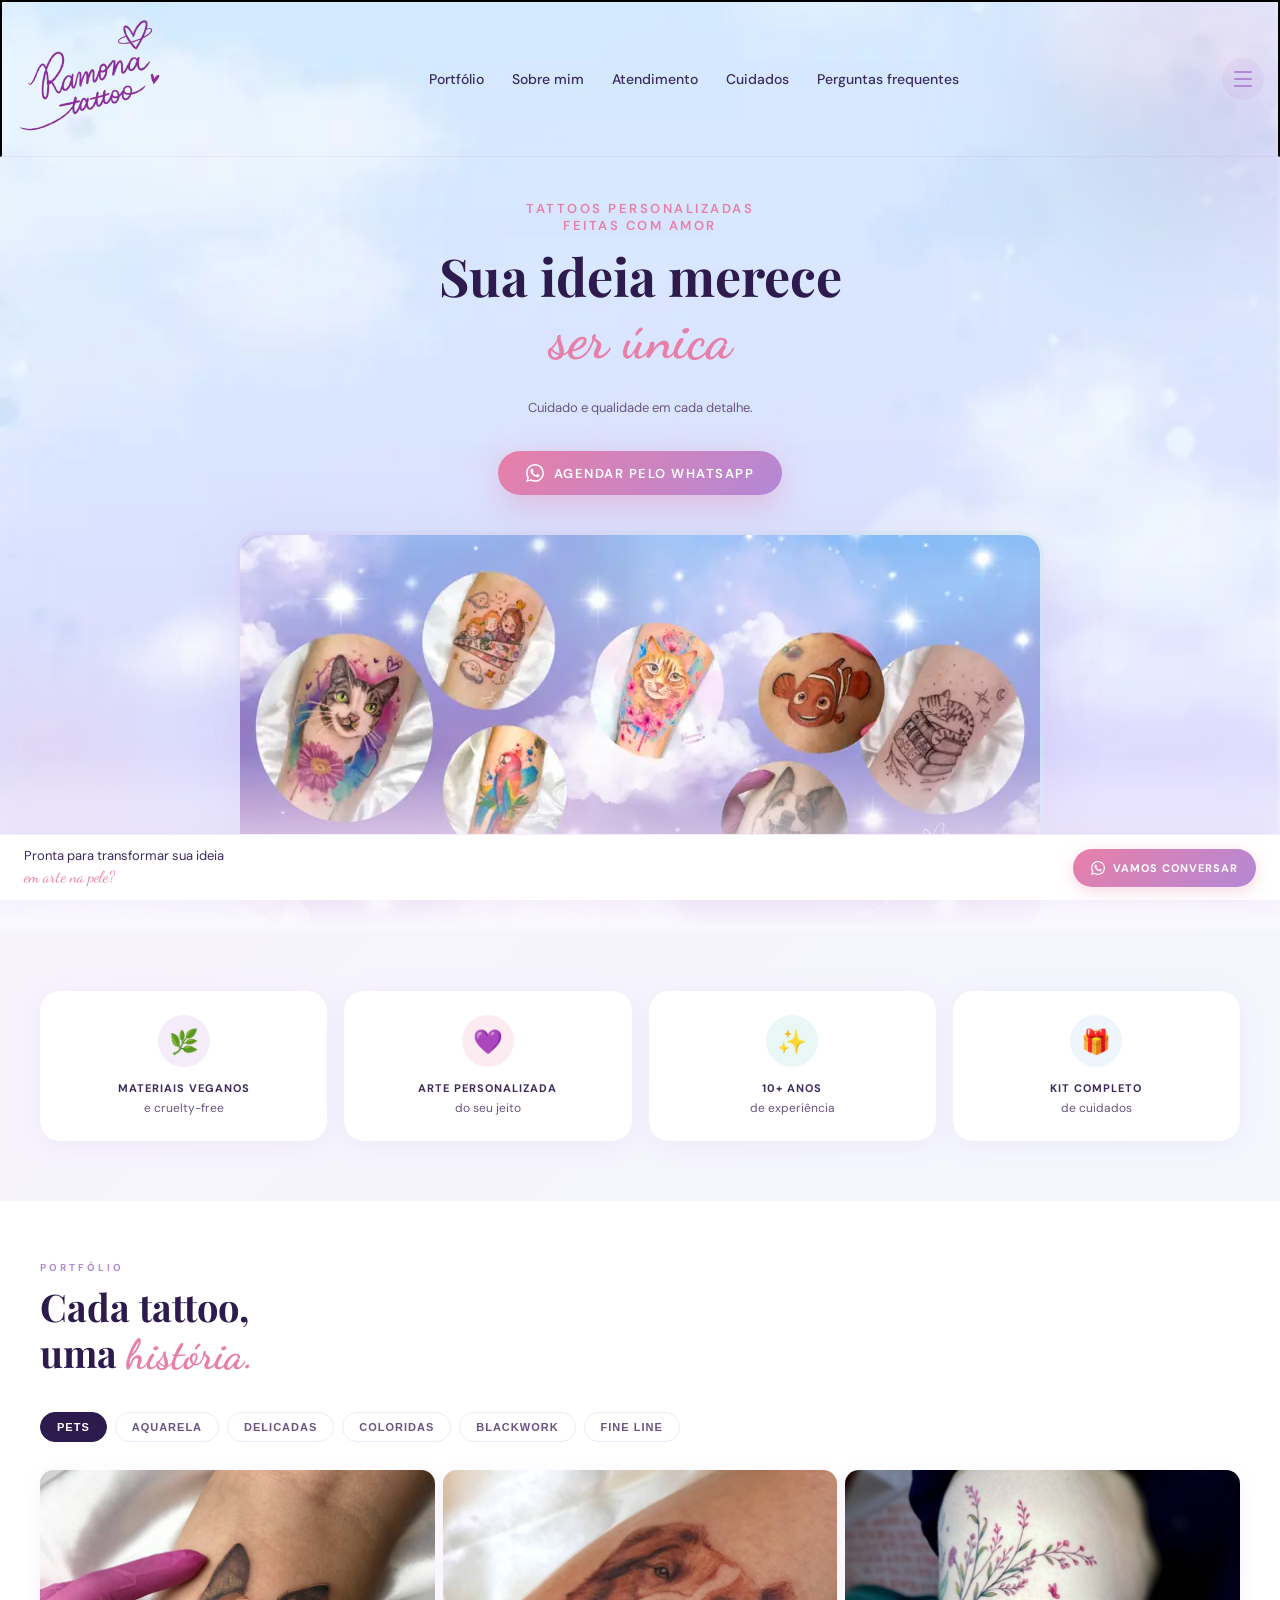
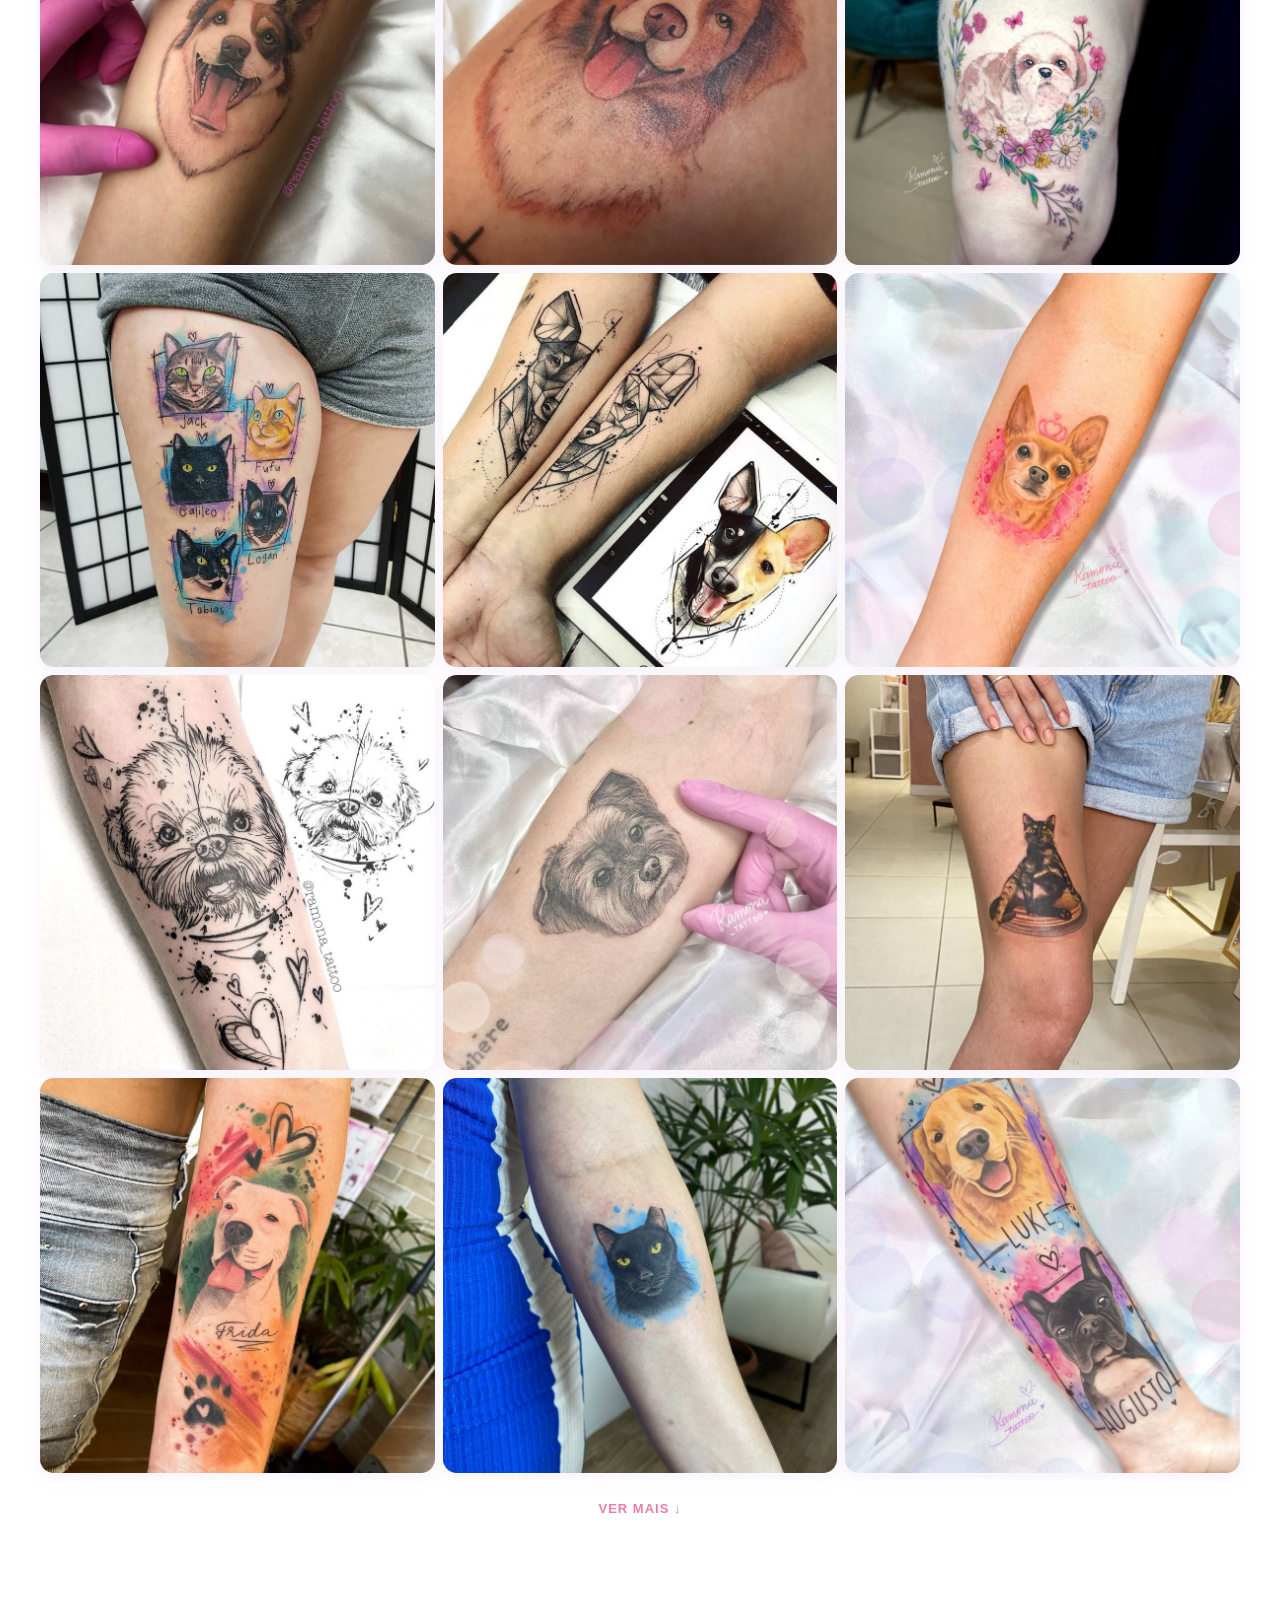
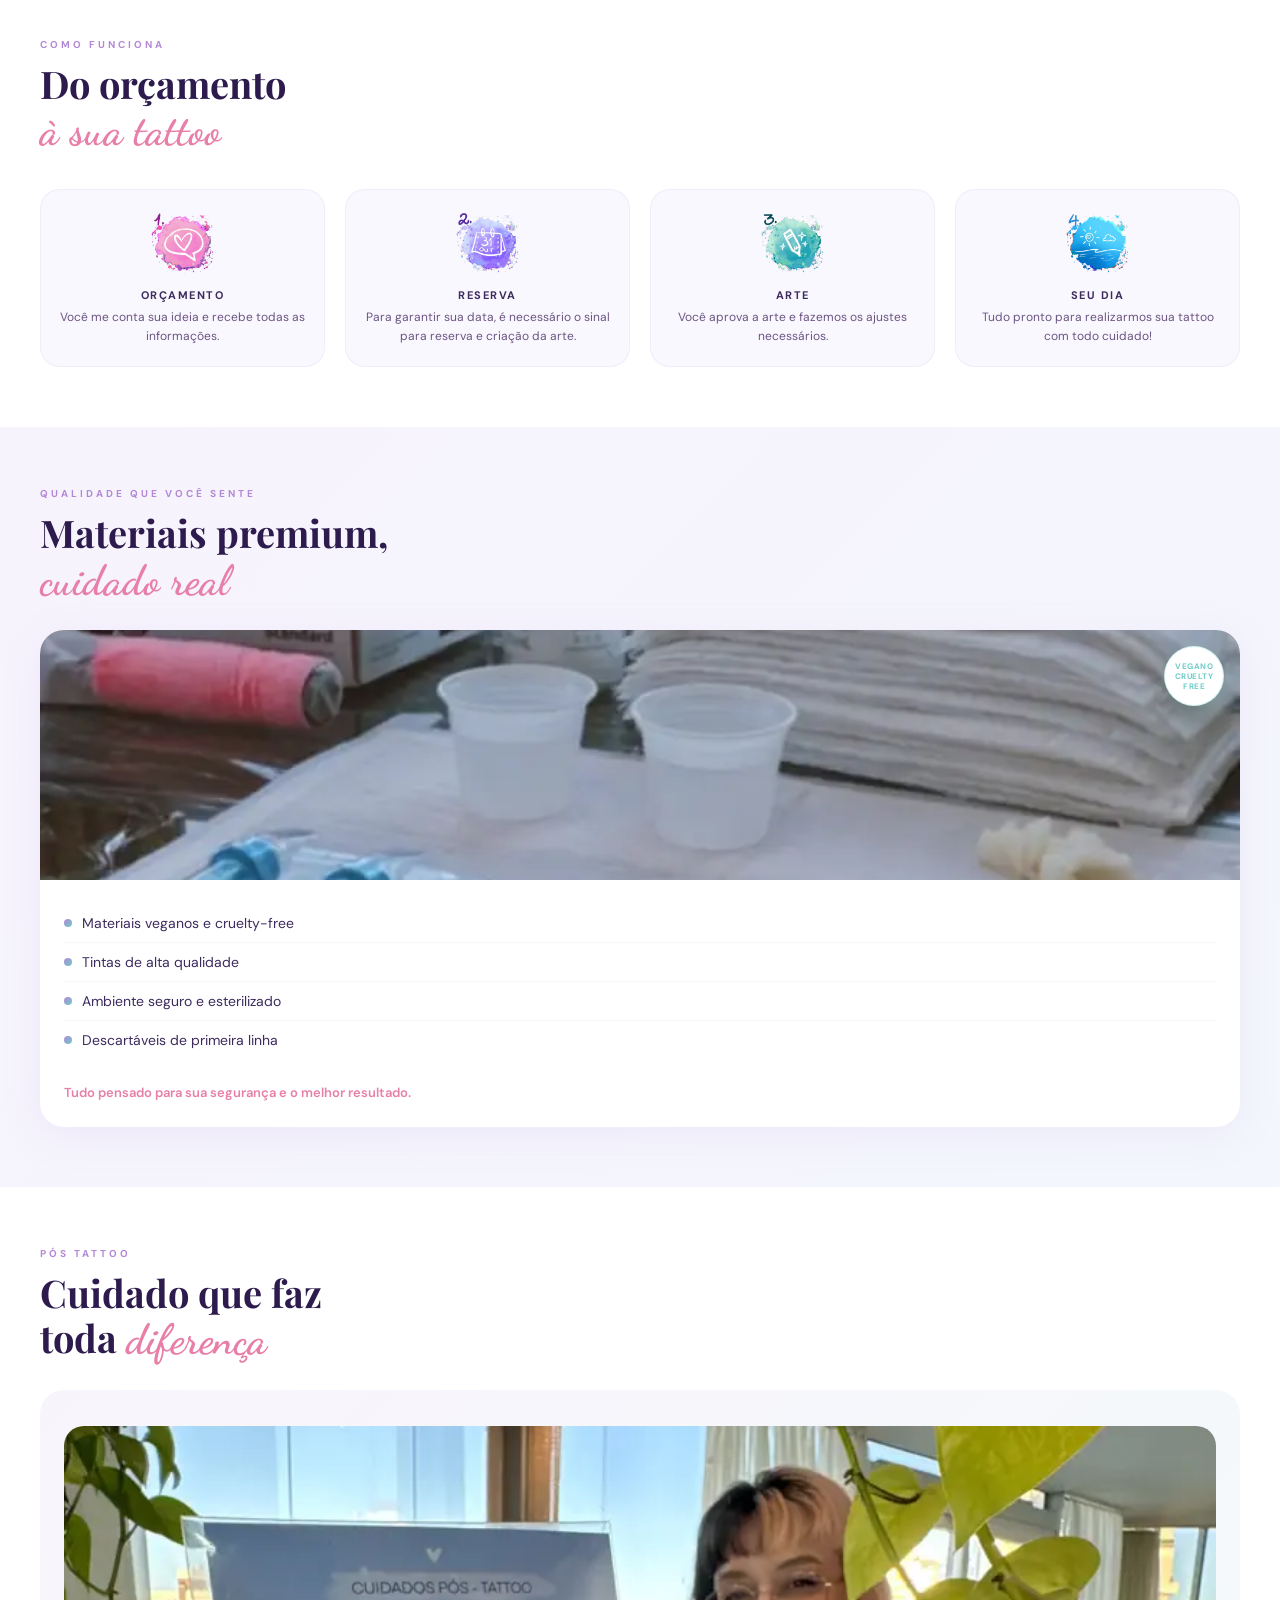
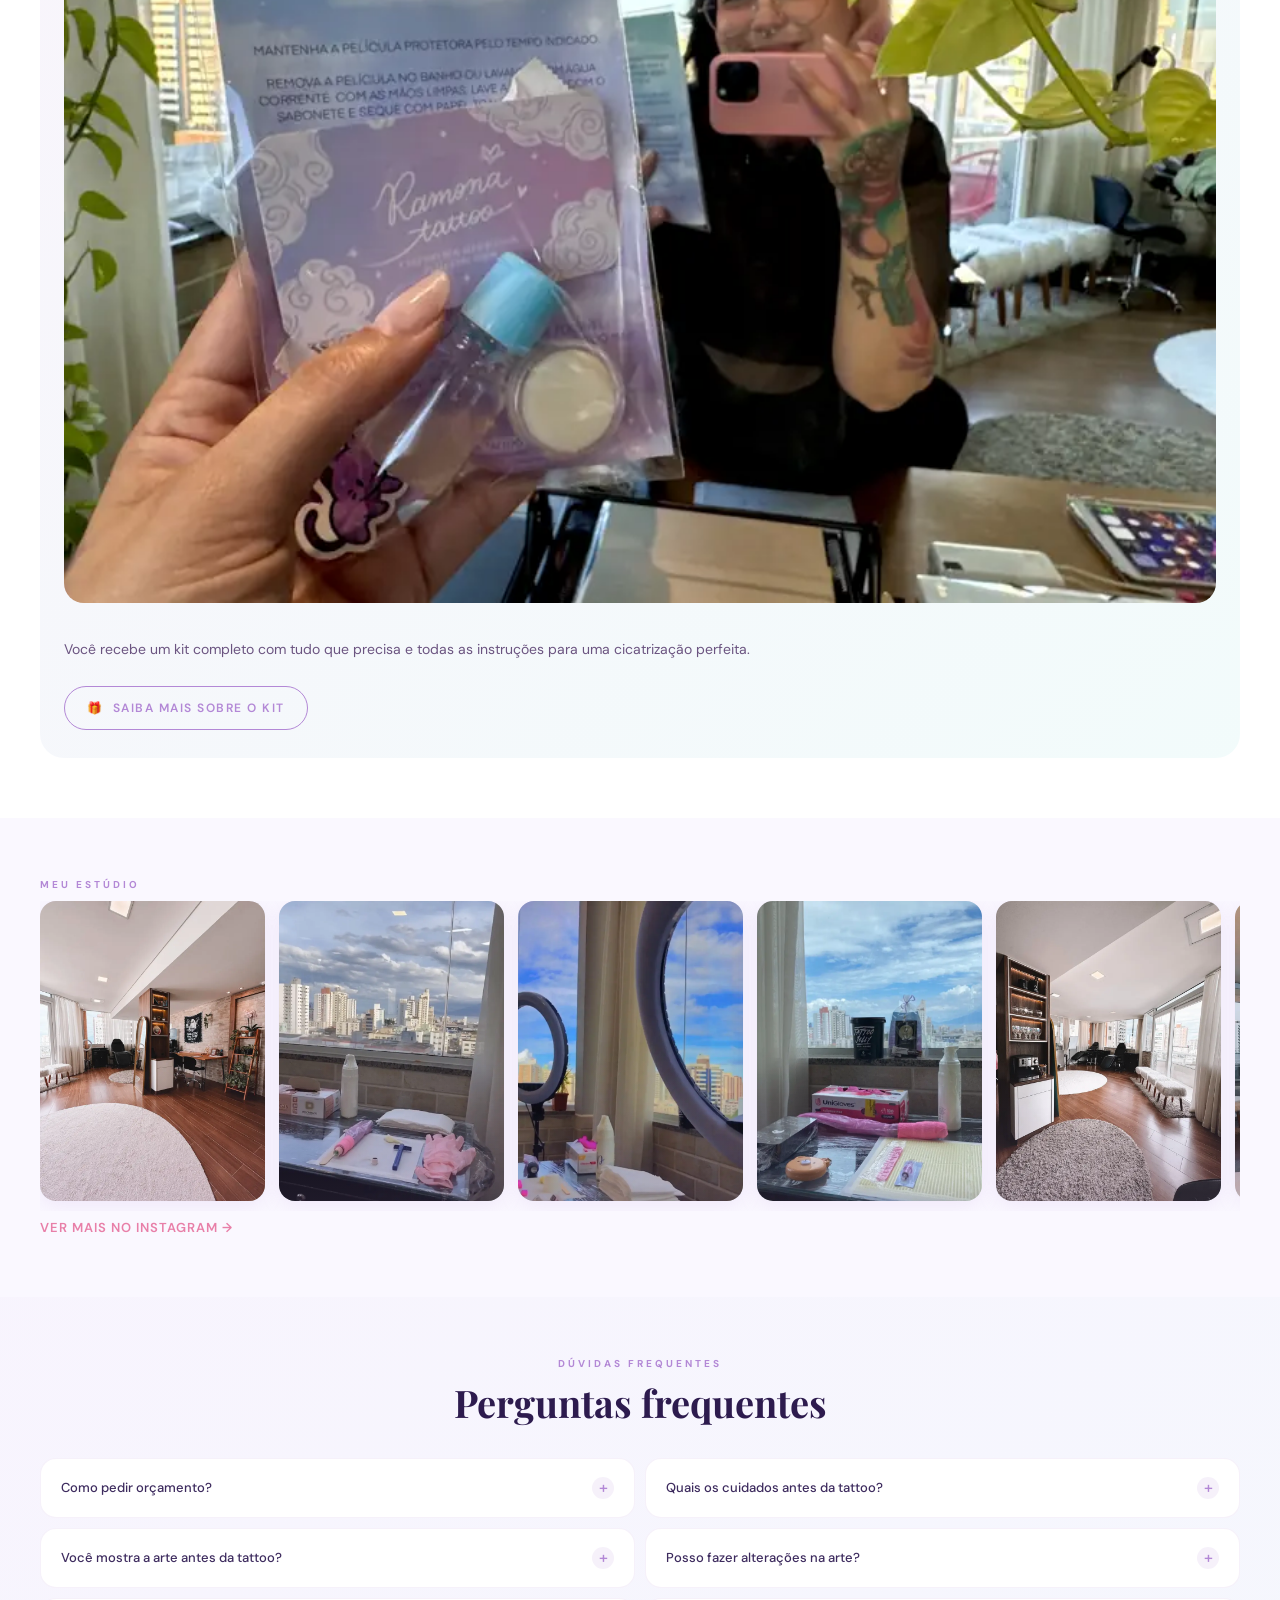
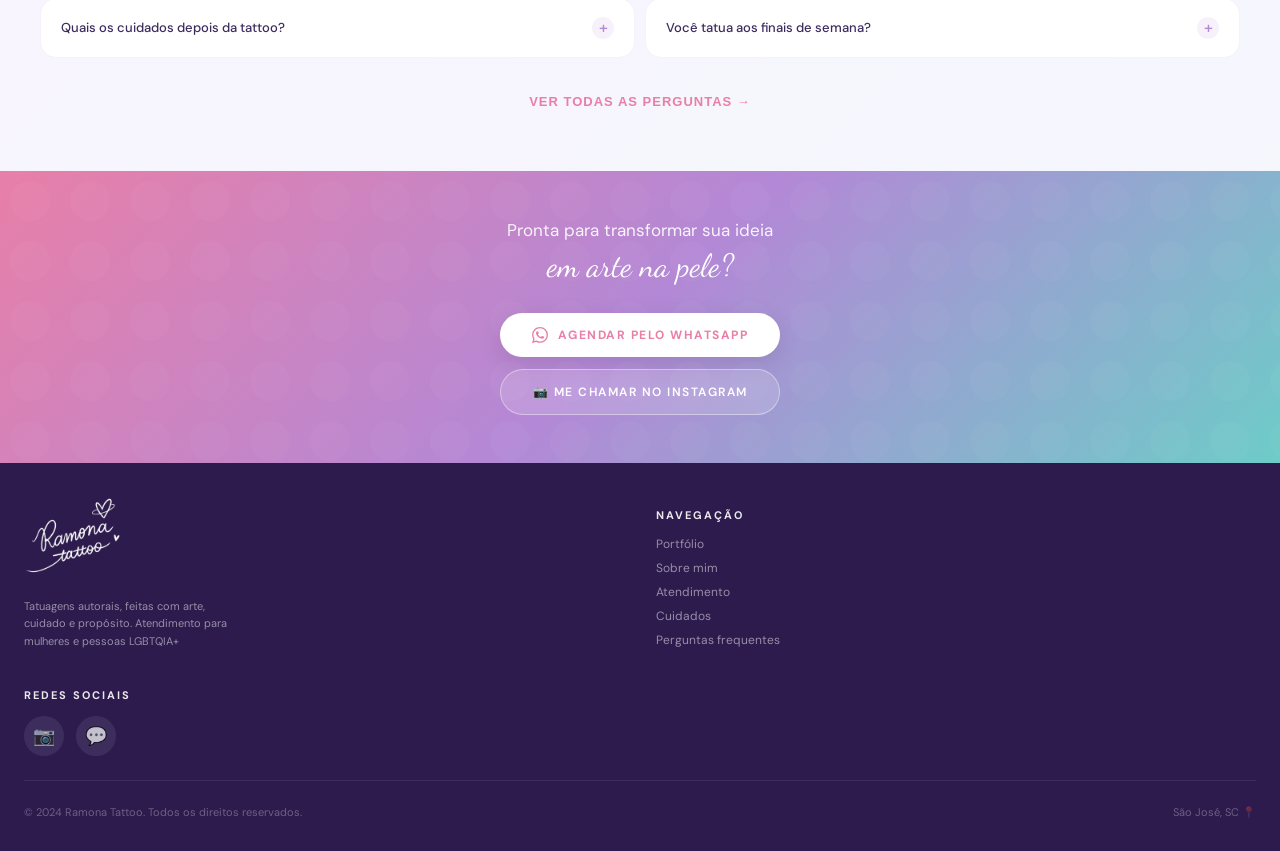
==== commit 887af8e4: "Ajustes espaçamento do layout" ====
--- a/index.html
+++ b/index.html
@@ -13,7 +13,7 @@
 <!-- NAV -->
 <nav class="main-nav">
   <div class="logo">
-    <img src="imagens/imagem-2.webp" alt="Ramona Tattoo Logo">
+    <img src="imagens/imagem-2.png" alt="Ramona Tattoo Logo">
   </div>
 
   <div class="nav-links">
@@ -144,39 +144,31 @@
   <div class="steps-grid">
     <div class="step-card">
       <div class="step-icon">
-        <img src="imagens/imagem-7.webp" alt="Orçamento Icone">
+        <img src="imagens/imagem-7.png" alt="Orçamento Icone">
       </div>
       <p class="step-title">Orçamento</p>
       <p class="step-desc">Você me conta sua ideia e recebe todas as informações.</p>
     </div>
     <div class="step-card">
       <div class="step-icon">
-        <img src="imagens/imagem-6.webp" alt="Reserva Icone">
+        <img src="imagens/imagem-6.png" alt="Reserva Icone">
       </div>
       <p class="step-title">Reserva</p>
       <p class="step-desc">Para garantir sua data, é necessário o sinal para reserva e criação da arte.</p>
     </div>
     <div class="step-card">
       <div class="step-icon">
-        <img src="imagens/imagem-5.webp" alt="Arte Icone">
+        <img src="imagens/imagem-5.png" alt="Arte Icone">
       </div>
       <p class="step-title">Arte</p>
       <p class="step-desc">Você aprova a arte e fazemos os ajustes necessários.</p>
     </div>
     <div class="step-card">
       <div class="step-icon">
-        <img src="imagens/imagem-4.webp" alt="Seu dia Icone">
+        <img src="imagens/imagem-4.png" alt="Seu Dia Icone">
       </div>
       <p class="step-title">Seu dia</p>
       <p class="step-desc">Tudo pronto para realizarmos sua tattoo com todo cuidado!</p>
-    </div>
-  </div>
-
-  <div class="refund-note">
-    <span class="refund-note-icon">✦</span>
-    <div class="refund-note-text">
-      O sinal só é reembolsável com 7 dias de antecedência, pois a partir desse prazo já inicio a criação da sua arte com todo o carinho e dedicação que você merece.
-      <em>seu tempo também é importante</em>
     </div>
   </div>
 </section>
@@ -366,7 +358,7 @@
   <div class="footer-grid">
     <div>
       <div class="footer-logo">
-        <img src="imagens/assinatura_logo.png" alt="Logo Ramona Tattoo">
+        <img src="imagens/imagem-1.png" alt="Logo Ramona Tattoo">
       </div>
       <p class="footer-tagline">
         Tatuagens autorais, feitas com arte, cuidado e propósito. Atendimento para mulheres e pessoas LGBTQIA+
--- a/style.css
+++ b/style.css
@@ -196,7 +196,7 @@
   .hero {
     position: relative;
     min-height: 100svh;
-    padding: 80px 24px 30px;
+    padding: 80px 24px 2px;
     overflow: hidden;
     display: flex;
     flex-direction: column;
@@ -333,23 +333,23 @@
   }
 
   .hero::after {
-  content: "";
-  position: absolute;
-  left: 0;
-  right: 0;
-  bottom: -1px;
-  height: 180px;
-
-  background: linear-gradient(
-    to bottom,
-    rgba(250, 248, 255, 0) 0%,
-    rgba(250, 248, 255, 0.7) 55%,
-    var(--off-white) 100%
-  );
-
-  pointer-events: none;
-  z-index: 1;
-}
+    content: "";
+    position: absolute;
+    left: 0;
+    right: 0;
+    bottom: -1px;
+    height: 180px;
+
+    background: linear-gradient(
+      to bottom,
+      rgba(250, 248, 255, 0) 0%,
+      rgba(250, 248, 255, 0.7) 55%,
+      var(--off-white) 100%
+    );
+
+    pointer-events: none;
+    z-index: 1;
+  }
 
   /* ── SECTION SHARED ── */
   section { padding: 60px 24px; position: relative; overflow: hidden; }
@@ -386,8 +386,7 @@
   .diff-grid {
     display: grid;
     grid-template-columns: repeat(2, 1fr);
-    gap: 16px;
-    margin-top: 20px;
+    gap: 17px;
   }
 
   .diff-card {
@@ -540,19 +539,19 @@
   }
 
   .step-icon {
-  width: 100%;
-  display: flex;
-  justify-content: center;
-  align-items: center;
-  margin-bottom: 8px;
-}
-
-.step-icon img {
-  width: 70px;
-  height: 70px;
-  object-fit: contain;
-  display: block;
-}
+    width: 100%;
+    display: flex;
+    justify-content: center;
+    align-items: center;
+    margin-bottom: 8px;
+  }
+
+  .step-icon img {
+    width: 70px;
+    height: 70px;
+    object-fit: contain;
+    display: block;
+  }
 
   .step-title {
     font-size: 11px;
@@ -568,25 +567,6 @@
     line-height: 1.6;
   }
 
-  .refund-note {
-    margin-top: 24px;
-    background: linear-gradient(135deg, rgba(212,184,232,0.12) 0%, rgba(168,230,228,0.12) 100%);
-    border-radius: 16px;
-    padding: 20px;
-    display: flex;
-    gap: 14px;
-    align-items: flex-start;
-  }
-  .refund-note-icon { font-size: 22px; flex-shrink: 0; margin-top: 2px; }
-  .refund-note-text { font-size: 13px; color: var(--text-light); line-height: 1.6; }
-  .refund-note-text em {
-    font-family: 'Dancing Script', cursive;
-    font-size: 16px;
-    color: var(--pink);
-    font-style: normal;
-    display: block;
-    margin-top: 6px;
-  }
 
   /* ── MATERIAIS ── */
   .materiais {
@@ -954,13 +934,13 @@
   /* ── FOOTER ── */
   footer {
     background: var(--dark);
-    padding: 35px 24px 32px;
+    padding: 25px 24px 32px;
     color: rgba(255,255,255,0.7);
   }
 
     .footer-logo {
-    width: 120px;
-    margin-bottom: 12px;
+    width: 100px;
+    margin-bottom: 10px;
   }
 
   .footer-logo img {
@@ -970,27 +950,28 @@
     object-fit: contain;
   }
   .footer-tagline {
-    font-size: 13px;
+    font-size: 11px;
     line-height: 1.6;
     color: rgba(255,255,255,0.5);
-    margin-bottom: 28px;
     max-width: 220px;
+    margin-bottom: 5px;
   }
   .footer-tagline span {
     color: var(--pink-light);
   }
 
   .footer-nav-title {
-    font-size: 10px;
+    font-size: 11px;
     font-weight: 700;
     letter-spacing: 2px;
     text-transform: uppercase;
     color: rgba(255,255,255,0.9);
     margin-bottom: 14px;
+    margin-top: 20px;
   }
   .footer-nav a {
     display: block;
-    font-size: 13px;
+    font-size: 12px;
     color: rgba(255,255,255,0.5);
     text-decoration: none;
     margin-bottom: 8px;
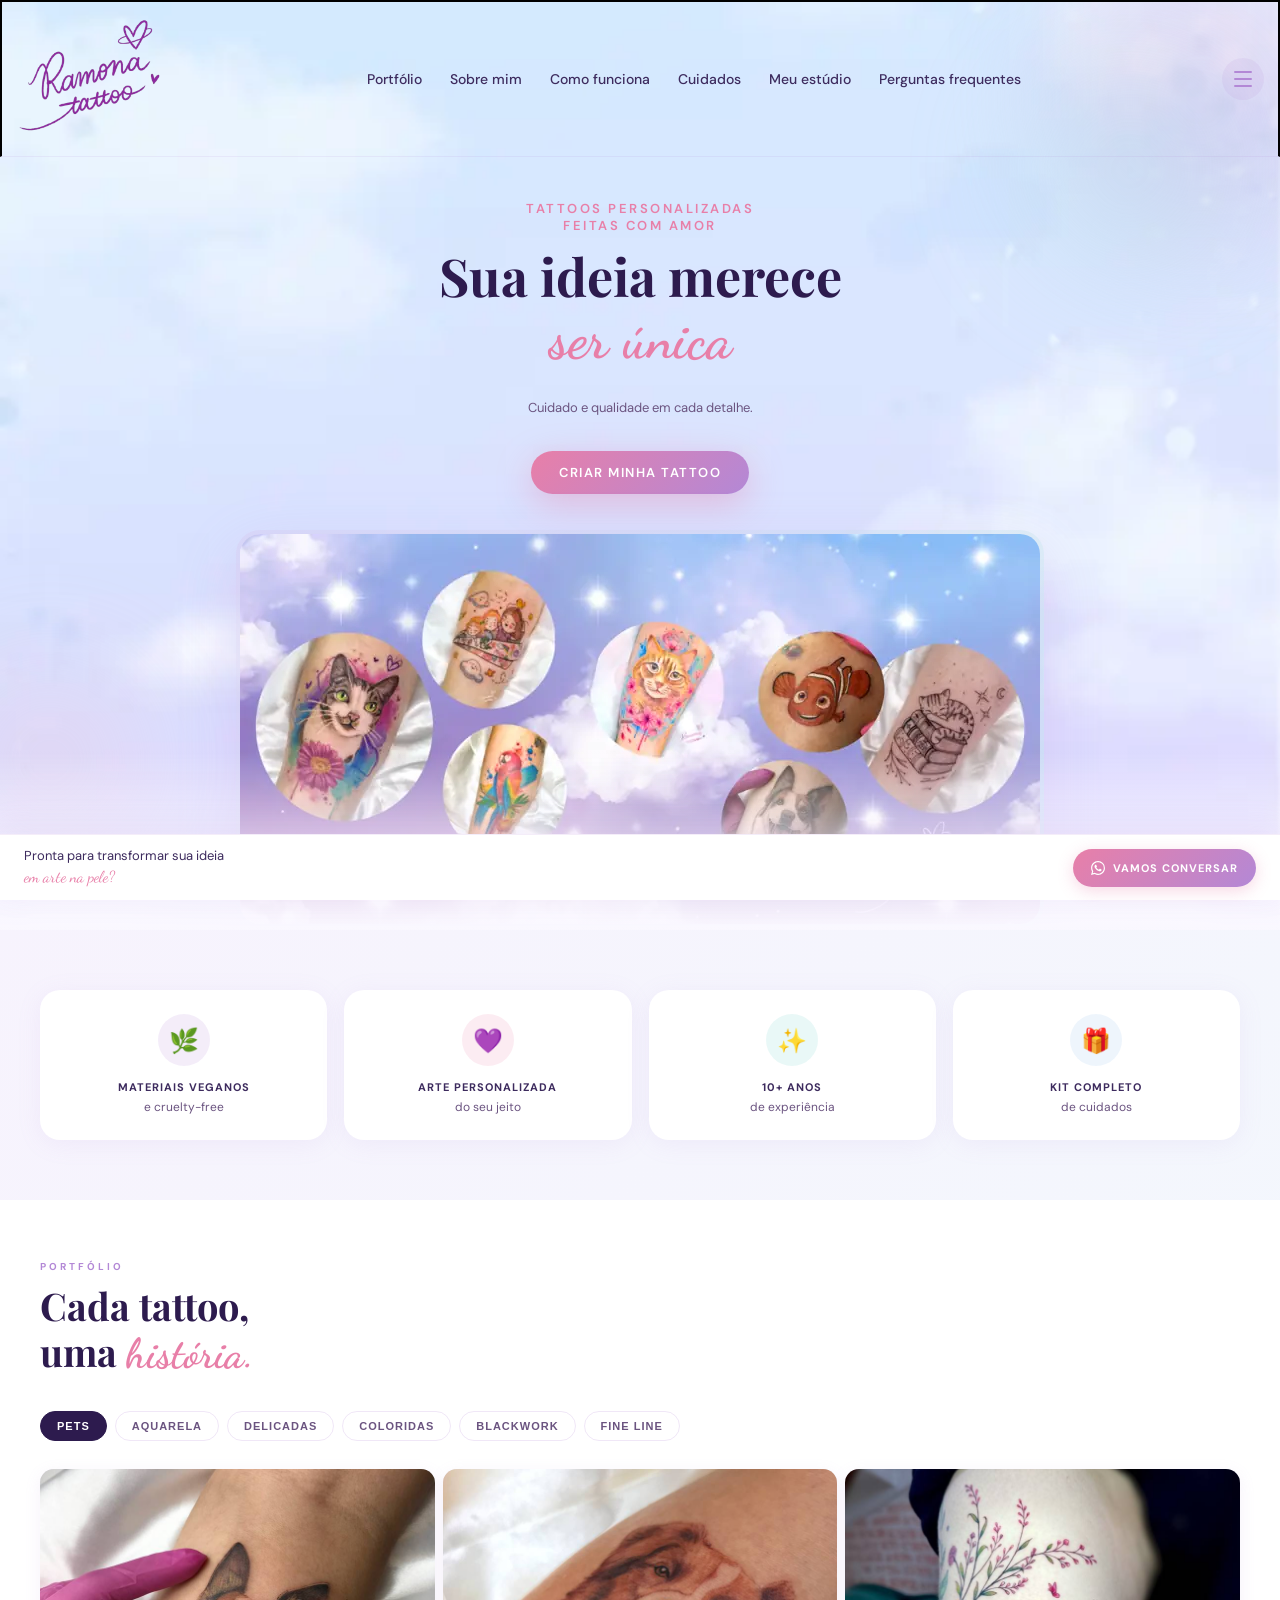
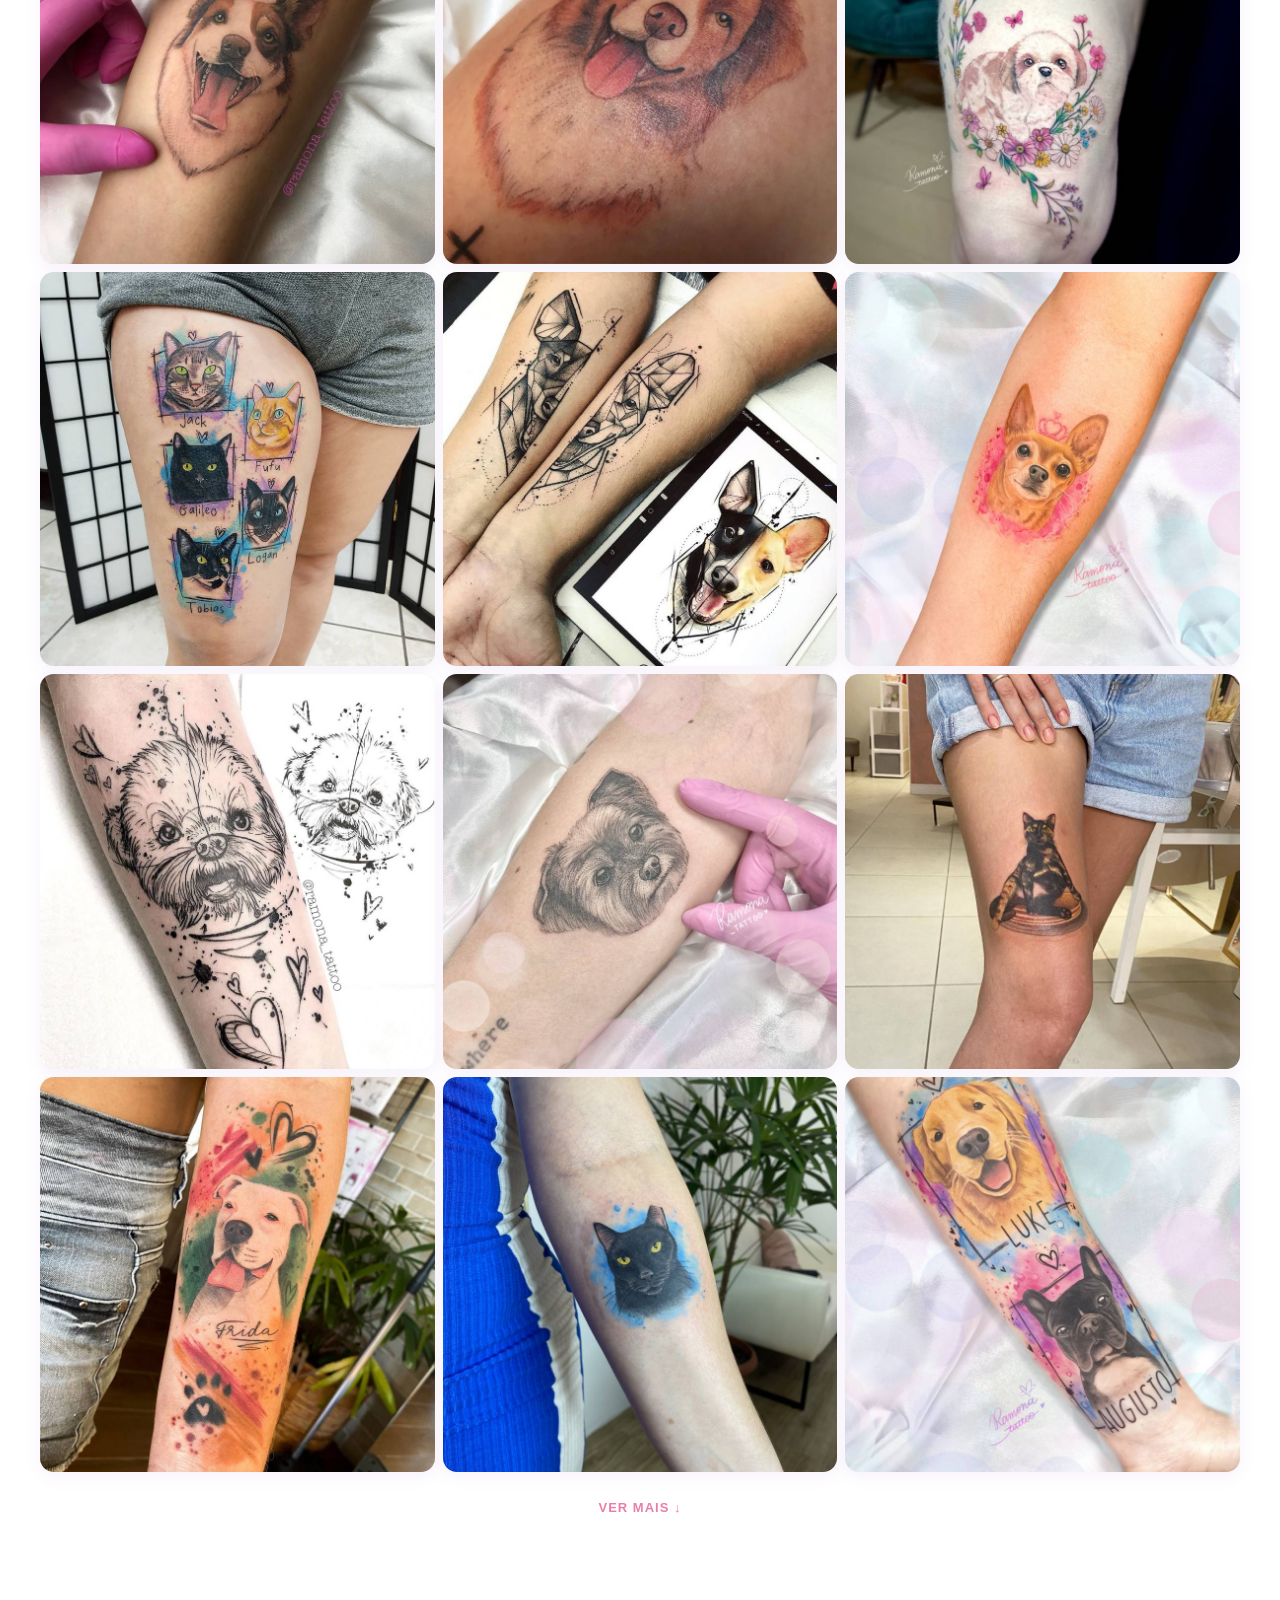
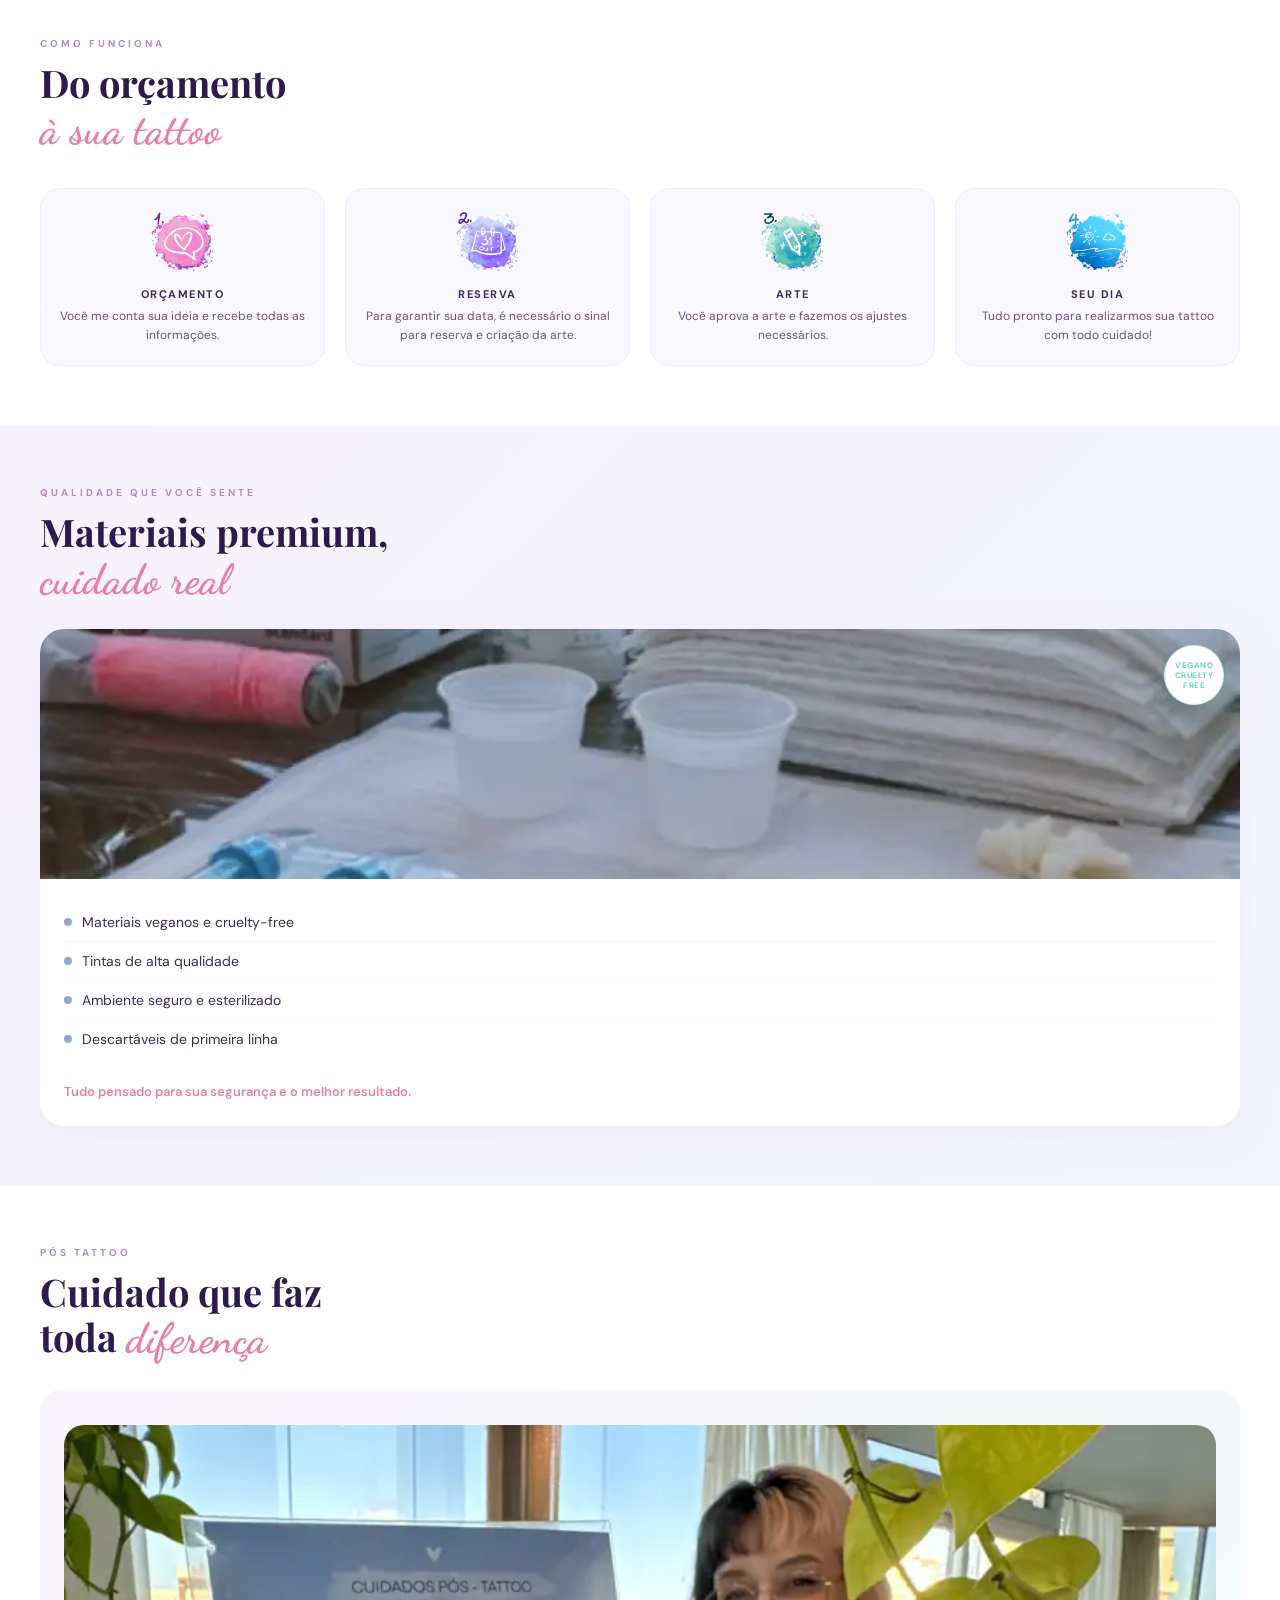
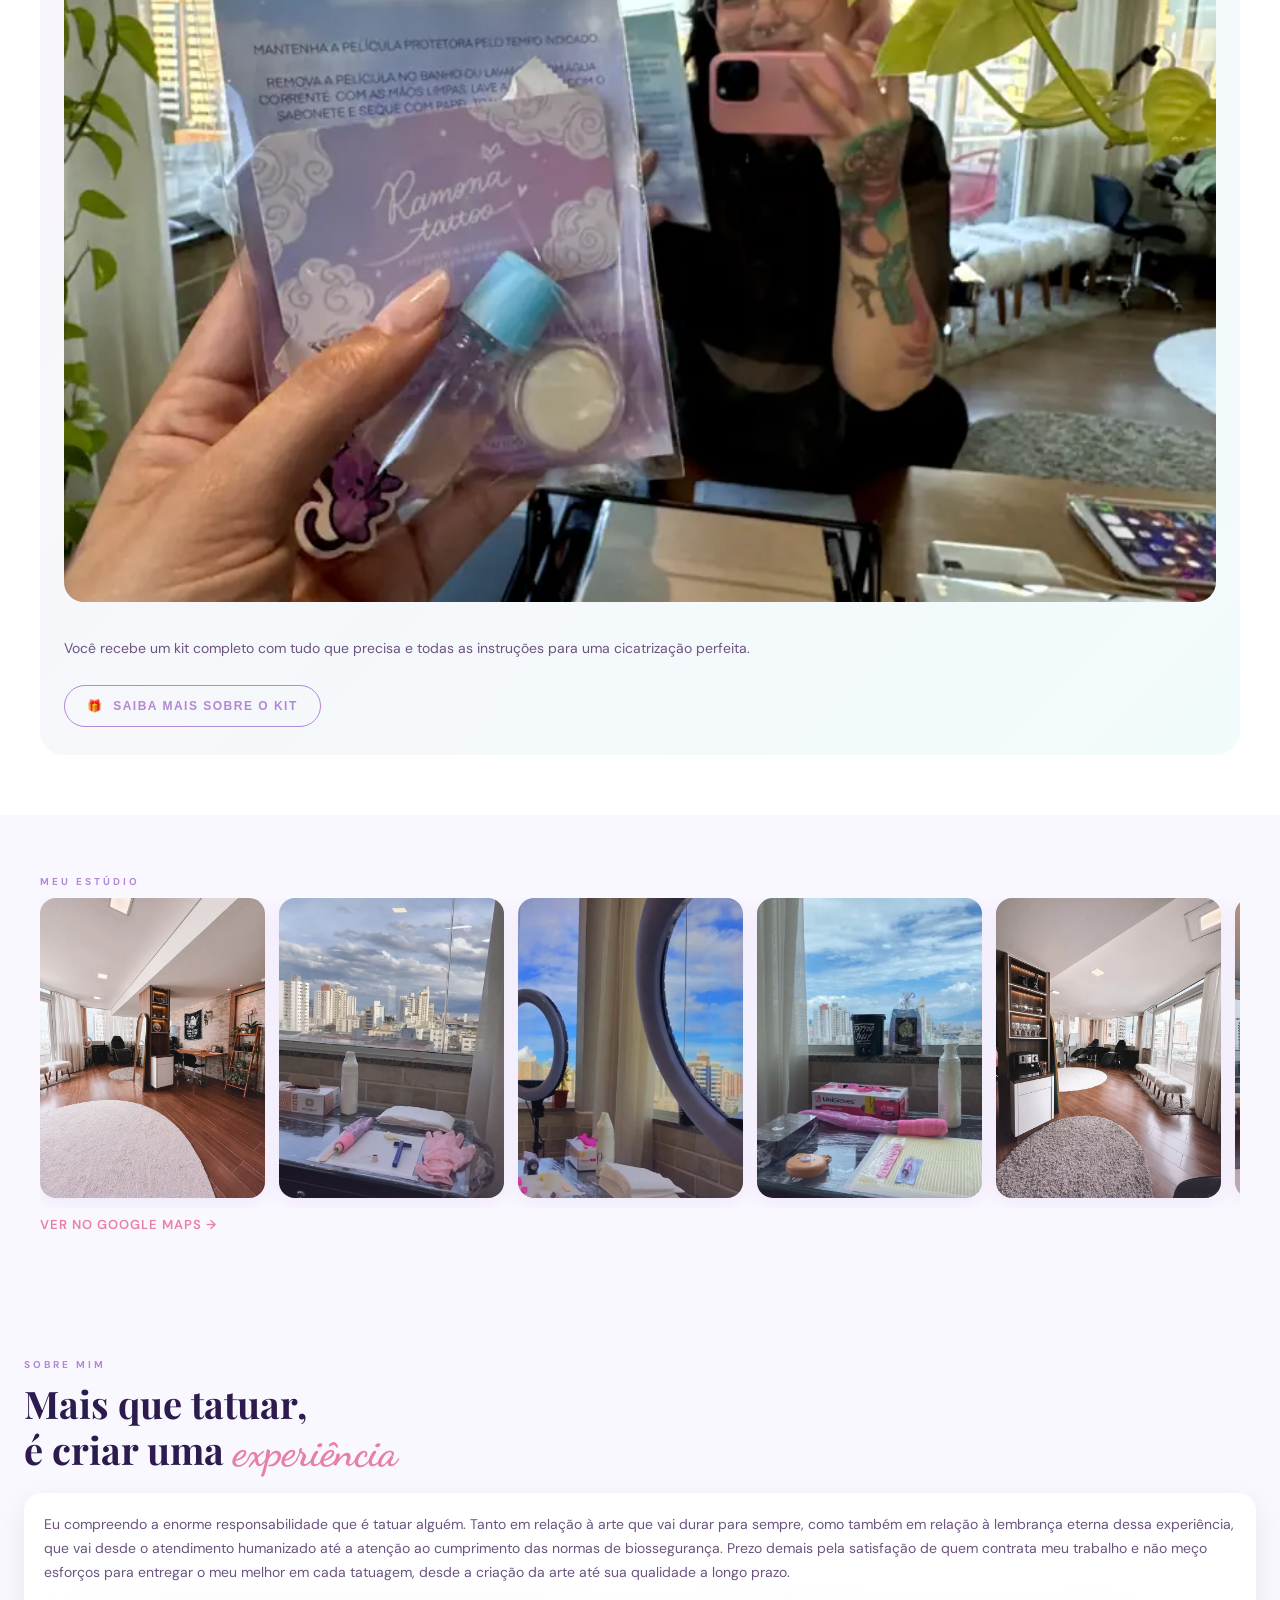
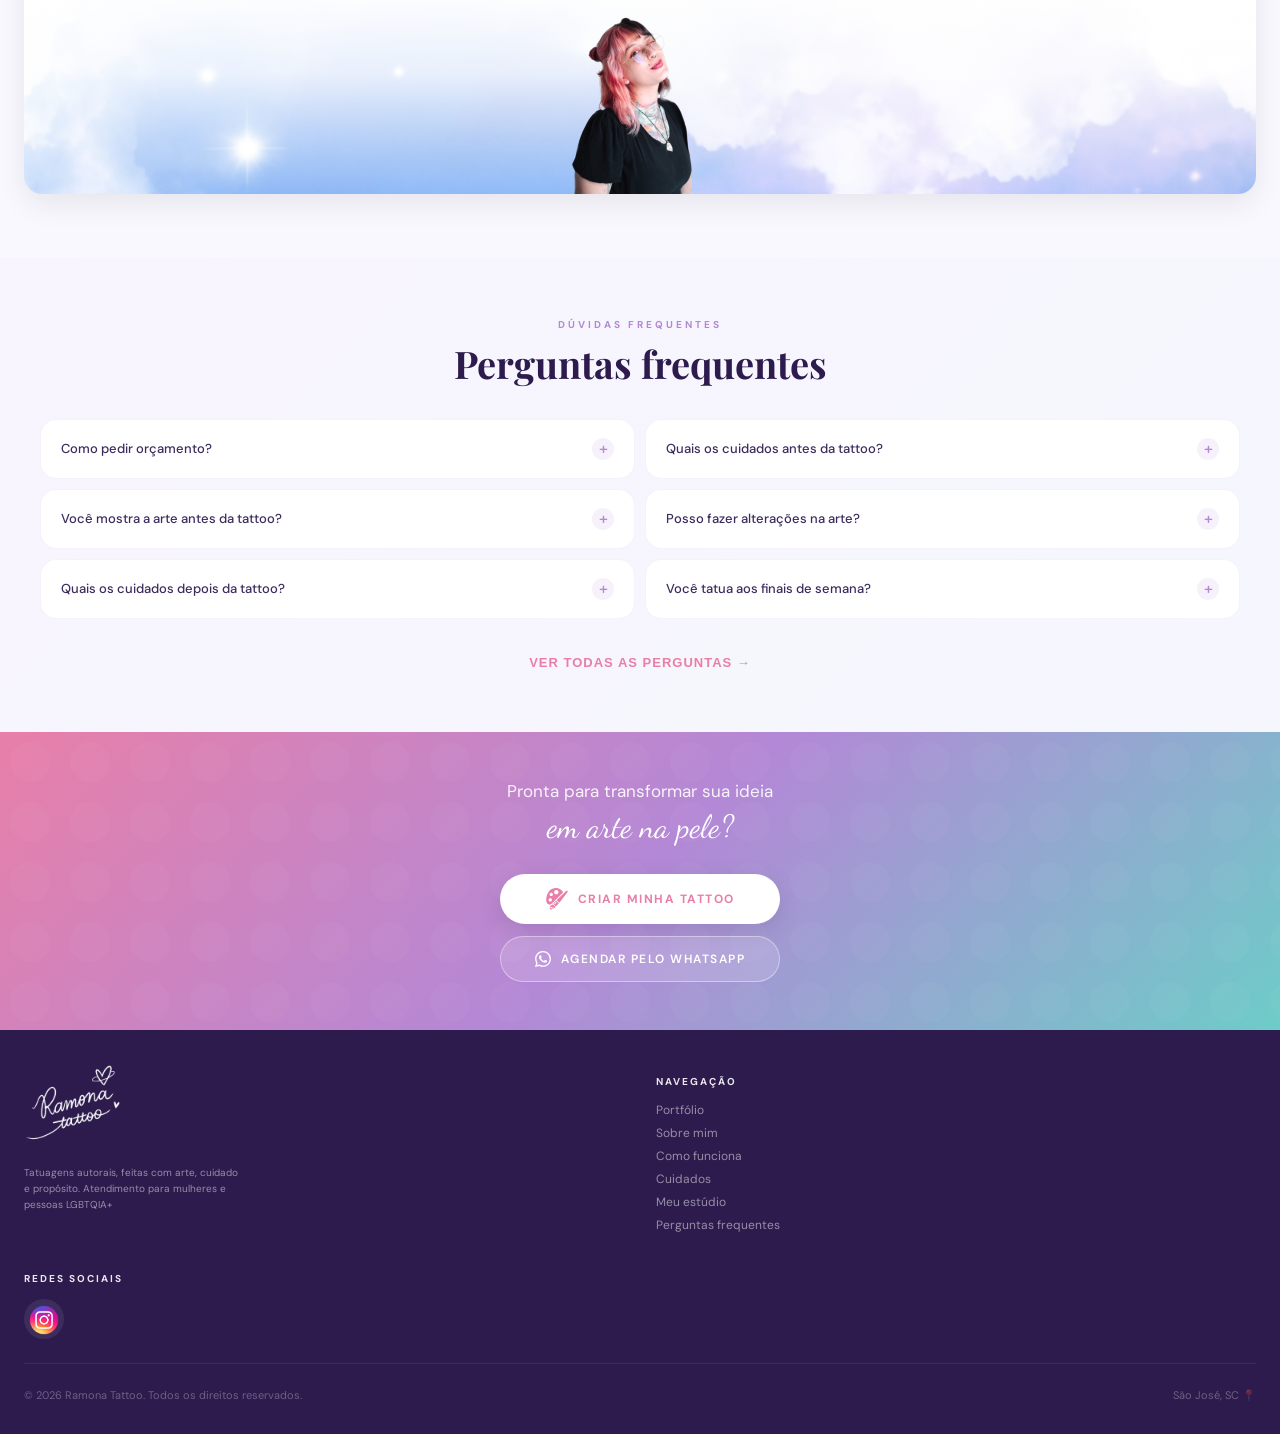
==== commit 9030e815: "Adiciona seção sobre mim, popup de informações sobre o kit, remove aviso de sinal reembolsável e aju" ====
--- a/index.html
+++ b/index.html
@@ -18,9 +18,10 @@
 
   <div class="nav-links">
     <a href="#portfolio">Portfólio</a>
-    <a href="#sobre">Sobre mim</a>
-    <a href="#atendimento">Atendimento</a>
+    <a href="#about">Sobre mim</a>
+    <a href="#como-funciona">Como funciona</a>
     <a href="#cuidados">Cuidados</a>
+    <a href="#meu-estudio">Meu estúdio</a>
     <a href="#faq">Perguntas frequentes</a>
   </div>
 
@@ -31,9 +32,10 @@
 
 <div class="mobile-menu">
   <a href="#portfolio">Portfólio</a>
-  <a href="#sobre">Sobre mim</a>
-  <a href="#atendimento">Atendimento</a>
+  <a href="#about">Sobre mim</a>
+  <a href="#como-funciona">Como funciona</a>
   <a href="#cuidados">Cuidados</a>
+  <a href="#meu-estudio">Meu estúdio</a>
   <a href="#faq">Perguntas frequentes</a>
 </div>
 
@@ -54,9 +56,8 @@
     Cuidado e qualidade em cada detalhe.
   </p>
 
-  <a href="https://wa.me/555184671294" class="btn-whatsapp fade-up fade-up-4">
-    <svg viewBox="0 0 24 24" fill="currentColor" xmlns="http://www.w3.org/2000/svg"><path d="M17.472 14.382c-.297-.149-1.758-.867-2.03-.967-.273-.099-.471-.148-.67.15-.197.297-.767.966-.94 1.164-.173.199-.347.223-.644.075-.297-.15-1.255-.463-2.39-1.475-.883-.788-1.48-1.761-1.653-2.059-.173-.297-.018-.458.13-.606.134-.133.298-.347.446-.52.149-.174.198-.298.298-.497.099-.198.05-.371-.025-.52-.075-.149-.669-1.612-.916-2.207-.242-.579-.487-.5-.669-.51-.173-.008-.371-.01-.57-.01-.198 0-.52.074-.792.372-.272.297-1.04 1.016-1.04 2.479 0 1.462 1.065 2.875 1.213 3.074.149.198 2.096 3.2 5.077 4.487.709.306 1.262.489 1.694.625.712.227 1.36.195 1.871.118.571-.085 1.758-.719 2.006-1.413.248-.694.248-1.289.173-1.413-.074-.124-.272-.198-.57-.347m-5.421 7.403h-.004a9.87 9.87 0 01-5.031-1.378l-.361-.214-3.741.982.998-3.648-.235-.374a9.86 9.86 0 01-1.51-5.26c.001-5.45 4.436-9.884 9.888-9.884 2.64 0 5.122 1.03 6.988 2.898a9.825 9.825 0 012.893 6.994c-.003 5.45-4.437 9.884-9.885 9.884m8.413-18.297A11.815 11.815 0 0012.05 0C5.495 0 .16 5.335.157 11.892c0 2.096.547 4.142 1.588 5.945L.057 24l6.305-1.654a11.882 11.882 0 005.683 1.448h.005c6.554 0 11.89-5.335 11.893-11.893a11.821 11.821 0 00-3.48-8.413z"/></svg>
-    Agendar pelo WhatsApp
+  <a href="https://form.jotform.com/250067675890668" class="btn-whatsapp fade-up fade-up-4">
+    Criar minha tattoo
   </a>
 
   <!-- Hero image area -->
@@ -134,7 +135,7 @@
 </section>
 
 <!-- COMO FUNCIONA -->
-<section class="como-funciona">
+<section class="como-funciona" id="como-funciona">
   <p class="section-label">Como funciona</p>
   <h2 class="section-title">
     Do orçamento<br>
@@ -197,7 +198,7 @@
 </section>
 
 <!-- PÓS TATTOO -->
-<section class="pos-tattoo">
+<section class="pos-tattoo" id="cuidados">
   <p class="section-label">Pós Tattoo</p>
   <h2 class="section-title">
     Cuidado que faz<br>
@@ -209,12 +210,14 @@
       <img src="imagens/kitpostattoo.webp" alt="Imagem do Kit Pós Tattoo" loading="lazy">
     </div>
     <p class="pos-desc">Você recebe um kit completo com tudo que precisa e todas as instruções para uma cicatrização perfeita.</p>
-    <a href="#" class="btn-outline">🎁 &nbsp;Saiba mais sobre o kit</a>
+    <button class="btn-outline" onclick="openKitModal()">
+    🎁 &nbsp;Saiba mais sobre o kit
+    </button>
   </div>
 </section>
 
 <!-- PORTFOLIO PREVIEW/"MEU ESTÚDIO" -->
-<section class="portfolio-preview">
+<section class="portfolio-preview" id="meu-estudio">
   <p class="section-label">Meu Estúdio</p>
   <div class="works-grid">
     <div class="work-card">
@@ -254,13 +257,32 @@
       <img src="imagens/Estudio/imagenestudio-12.webp" alt="Imagem do estúdio Ramona Tattoo" loading="lazy">
     </div>
   </div>
-  <a href="https://www.instagram.com/ramona_tattoo/" target="_blank" class="see-more">
-    Ver mais no Instagram →
+  <a href="https://maps.app.goo.gl/wx3TiY8uMnfwieZX7" target="_blank" class="see-more">
+    Ver no Google Maps →
   </a>
 </section>
 
+<!--ABOUT-->
+<section class="about" id="about">
+  <div class="about-content">
+    <p class="section-label">Sobre mim</p>
+    
+    <h2 class="section-title">
+      Mais que tatuar,<br>
+    é criar uma <span class="section-script">experiência</span>
+    </h2>
+  </div>
+
+  <div class="about-card">
+    <p class="about-text">
+      Eu compreendo a enorme responsabilidade que é tatuar alguém. Tanto em relação à arte que vai durar para sempre, como também em relação à lembrança eterna dessa experiência, que vai desde o atendimento humanizado até a atenção ao cumprimento das normas de biossegurança. Prezo demais pela satisfação de quem contrata meu trabalho e não meço esforços para entregar o meu melhor em cada tatuagem, desde a criação da arte até sua qualidade a longo prazo.
+    </p>
+    <img src="imagens/imagemtatuadora.png" alt="Tatuadora" class="about-img">
+  </div>
+</section>
+
 <!-- FAQ -->
-<section class="faq">
+<section class="faq" id="faq">
   <p class="section-label" style="text-align:center">Dúvidas frequentes</p>
   <h2 class="section-title" style="text-align:center">Perguntas frequentes</h2>
 
@@ -343,12 +365,13 @@
   <p class="cta-banner-text">Pronta para transformar sua ideia</p>
   <span class="cta-banner-title">em arte na pele?</span>
   <div class="cta-btns">
-    <a href="https://wa.me/555184671294" class="btn-white">
+    <a href="https://form.jotform.com/250067675890668" class="btn-white">
+      <svg fill="#e87fa8" version="1.1" id="Capa_1" xmlns="http://www.w3.org/2000/svg" xmlns:xlink="http://www.w3.org/1999/xlink" viewBox="0 0 31.871 31.871" xml:space="preserve"><g id="SVGRepo_bgCarrier" stroke-width="0"></g><g id="SVGRepo_tracerCarrier" stroke-linecap="round" stroke-linejoin="round"></g><g id="SVGRepo_iconCarrier"> <g> <g> <path d="M24.893,6.205c-1.95-3.218-5.202-5.542-9.127-6.088C8.672-0.866,2.746,4.439,1.066,11.698 c-2.123,9.183,0.275,12.399,4.726,12.532c0.817-0.74,1.83-1.322,2.945-1.666L24.893,6.205z M11.796,5.603 c0.241-1.737,1.846-2.95,3.583-2.709s2.95,1.847,2.709,3.583s-1.846,2.95-3.583,2.709C12.768,8.943,11.556,7.341,11.796,5.603z M5.237,9.045C5.415,7.759,6.605,6.858,7.892,7.04C9.181,7.216,10.079,8.404,9.9,9.693C9.722,10.98,8.531,11.881,7.244,11.7 C5.957,11.523,5.059,10.335,5.237,9.045z M5.902,19.607c-1.288-0.178-2.188-1.365-2.008-2.655 c0.179-1.285,1.369-2.187,2.656-2.005c1.286,0.177,2.187,1.365,2.007,2.653C8.378,18.89,7.189,19.788,5.902,19.607z"></path> <path d="M19.325,21.314l0.324-0.41L31.588,5.342c-0.025-0.255-0.161-0.612-0.609-1.018c-0.885-0.798-1.467-0.407-1.467-0.407 L15.634,17.33l-0.355,0.342L19.325,21.314z"></path> <path d="M14.531,26.638l0.342-0.383l3.733-4.156l-4.071-3.623l-3.707,4.133l-0.343,0.384L14.531,26.638z M12.307,22.386 l1.855-2.104c0.172-0.194,0.468-0.216,0.663-0.042l0.239,0.211c0.093,0.082,0.149,0.195,0.158,0.32 c0.007,0.127-0.034,0.248-0.117,0.342l-1.856,2.104c-0.172,0.193-0.468,0.216-0.663,0.04l-0.237-0.209 c-0.095-0.083-0.15-0.195-0.159-0.32C12.183,22.603,12.225,22.479,12.307,22.386z"></path> <path d="M13.44,27.736L13.44,27.736c0-0.002,0.211-0.336,0.244-0.401l-3.792-3.431c-0.086,0.016-0.167,0.035-0.253,0.054 c-0.009,0.002-0.015,0.005-0.023,0.007c-3.064,0.724-6.078,4.013-3.046,7.7c0.14,0.169,0.366,0.243,0.579,0.188 s0.375-0.229,0.415-0.441c0.088-0.486,0.263-1.018,0.671-1.403C9.167,29.125,11.779,30.549,13.44,27.736z M9.735,28.662 c-0.763,0.029-1.551,0.06-2.152,0.629C7.468,29.4,7.362,29.521,7.27,29.642c-0.106,0.139-0.281,0.207-0.453,0.178 S6.502,29.667,6.449,29.5c-0.171-0.524-0.212-1.092-0.047-1.673c0.095-0.341,0.252-0.657,0.452-0.944 c0.772,0.843,1.447,1.321,2.693,1.209c0.78-0.067,1.497-0.039,2.161,0.14C11.098,28.609,10.428,28.635,9.735,28.662z"></path> </g> </g> </g></svg>
+      Criar minha tattoo
+    </a>
+    <a href="https://wa.me/555184671294" class="btn-transparent">
       <svg width="16" height="16" viewBox="0 0 24 24" fill="currentColor"><path d="M17.472 14.382c-.297-.149-1.758-.867-2.03-.967-.273-.099-.471-.148-.67.15-.197.297-.767.966-.94 1.164-.173.199-.347.223-.644.075-.297-.15-1.255-.463-2.39-1.475-.883-.788-1.48-1.761-1.653-2.059-.173-.297-.018-.458.13-.606.134-.133.298-.347.446-.52.149-.174.198-.298.298-.497.099-.198.05-.371-.025-.52-.075-.149-.669-1.612-.916-2.207-.242-.579-.487-.5-.669-.51-.173-.008-.371-.01-.57-.01-.198 0-.52.074-.792.372-.272.297-1.04 1.016-1.04 2.479 0 1.462 1.065 2.875 1.213 3.074.149.198 2.096 3.2 5.077 4.487.709.306 1.262.489 1.694.625.712.227 1.36.195 1.871.118.571-.085 1.758-.719 2.006-1.413.248-.694.248-1.289.173-1.413-.074-.124-.272-.198-.57-.347m-5.421 7.403h-.004a9.87 9.87 0 01-5.031-1.378l-.361-.214-3.741.982.998-3.648-.235-.374a9.86 9.86 0 01-1.51-5.26c.001-5.45 4.436-9.884 9.888-9.884 2.64 0 5.122 1.03 6.988 2.898a9.825 9.825 0 012.893 6.994c-.003 5.45-4.437 9.884-9.885 9.884m8.413-18.297A11.815 11.815 0 0012.05 0C5.495 0 .16 5.335.157 11.892c0 2.096.547 4.142 1.588 5.945L.057 24l6.305-1.654a11.882 11.882 0 005.683 1.448h.005c6.554 0 11.89-5.335 11.893-11.893a11.821 11.821 0 00-3.48-8.413z"/></svg>
       Agendar pelo WhatsApp
-    </a>
-    <a href="https://www.instagram.com/ramona_tattoo/" class="btn-transparent">
-      📷 Me chamar no Instagram
     </a>
   </div>
 </div>
@@ -368,9 +391,10 @@
       <p class="footer-nav-title">Navegação</p>
       <nav class="footer-nav">
         <a href="#portfolio">Portfólio</a>
-        <a href="#">Sobre mim</a>
-        <a href="#">Atendimento</a>
-        <a href="#">Cuidados</a>
+        <a href="#about">Sobre mim</a>
+        <a href="#como-funciona">Como funciona</a>
+        <a href="#cuidados">Cuidados</a>
+        <a href="#meu-estudio">Meu estúdio</a>
         <a href="#faq">Perguntas frequentes</a>
       </nav>
     </div>
@@ -379,15 +403,17 @@
   <div>
     <p class="footer-nav-title">Redes sociais</p>
     <div class="footer-social">
-      <div class="social-icon">📷</div>
-      <div class="social-icon">💬</div>
+      <a href="https://www.instagram.com/ramona_tattoo/" target="_blank">
+        <div class="social-icon"><img src="imagens/icone-instagram.png" alt="Instagram">
+        </div>
+      </a>
     </div>
   </div>
 
   <div class="footer-divider"></div>
 
   <div class="footer-bottom">
-    <span>© 2024 Ramona Tattoo. Todos os direitos reservados.</span>
+    <span>© 2026 Ramona Tattoo. Todos os direitos reservados.</span>
     <span>São José, SC 📍</span>
   </div>
 </footer>
@@ -410,5 +436,18 @@
   <img class="modal-img" id="modalImg">
 </div>
 
+<!--POP UP KIT-->
+<div id="kitModal" class="modal">
+  <div class="modal-content">
+    <span class="close-modal" onclick="closeKitModal()">×</span>
+
+    <h3>Kit de cuidados pós-tattoo</h3>
+    <img src="imagens/imagempopup.png" alt="Kit pós tattoo imagem" class="kitpopup-img">
+    <p>
+      O kit inclui orientações completas e dicas para cicatrização ideal da sua tatuagem, um sabonete antibacteriano suave para limpeza diária e uma pomada específica para tatuagens, garantindo melhor fixação da tinta, prevenção de infecções e preservação da qualidade da arte ao longo do tempo.
+    </p>
+  </div>
+</div>
+
 </body>
 </html>
--- a/style.css
+++ b/style.css
@@ -296,7 +296,10 @@
     transform: translateY(-2px);
     box-shadow: 0 12px 36px rgba(232,127,168,0.45);
   }
-  .btn-whatsapp svg { width: 18px; height: 18px; }
+  .btn-whatsapp svg {
+    width: 30px;
+    height: 30px;
+  }
 
   /* Hero image card */
   .hero-img-card {
@@ -773,6 +776,77 @@
   }
   .see-more:hover { gap: 14px; }
 
+  /* ── ABOUT ── */
+.about {
+  background: var(--off-white);
+  padding: 64px 24px;
+}
+
+.about-content {
+  text-align: left;
+}
+
+.about-card {
+  padding: 20px 20px 0;
+  border-radius: 18px;
+  box-shadow: 0 10px 30px rgba(0,0,0,0.08);
+  margin-top: 16px;
+  display: flex;
+  flex-direction: column;
+  gap: 16px;
+
+  background: 
+    linear-gradient(
+      to bottom,
+      white 30%,
+      rgba(255,255,255,0.8) 60%,
+      rgba(255,255,255,0) 100%
+    ),
+    url("imagens/background-about.webp");
+
+  background-size: cover;
+  background-position: center;
+  background-repeat: no-repeat;
+}
+
+.about-img {
+  width: 150px !important;
+  height: auto;
+  object-fit: contain;
+  align-self: center;
+}
+
+.about-text {
+  font-size: 14px;
+  line-height: 1.7;
+  color: var(--text-light);
+  margin-bottom: 8px;
+}
+
+@media (max-width: 768px) {
+  .about-img {
+    width: 100px;
+  }
+
+  .about-text {
+    font-size: 13px;
+  }
+}
+
+
+@media (min-width: 768px) {
+  .about-container {
+    flex-direction: row;
+    align-items: center;
+  }
+  .about-images {
+    flex: 1;
+  }
+  .about-content {
+    flex: 1;
+  }
+}
+
   /* ── FAQ ── */
   .faq {
     background: linear-gradient(135deg, rgba(212,184,232,0.06) 0%, rgba(168,230,228,0.06) 100%);
@@ -908,6 +982,11 @@
     max-width: 280px;
     justify-content: center;
   }
+  .btn-white svg {
+    width: 22px;
+    height: 22px;
+    flex-shrink: 0;
+  }
   .btn-white:hover { transform: translateY(-2px); box-shadow: 0 10px 32px rgba(0,0,0,0.15); }
 
   .btn-transparent {
@@ -950,7 +1029,7 @@
     object-fit: contain;
   }
   .footer-tagline {
-    font-size: 11px;
+    font-size: 10px;
     line-height: 1.6;
     color: rgba(255,255,255,0.5);
     max-width: 220px;
@@ -961,7 +1040,7 @@
   }
 
   .footer-nav-title {
-    font-size: 11px;
+    font-size: 10px;
     font-weight: 700;
     letter-spacing: 2px;
     text-transform: uppercase;
@@ -974,7 +1053,7 @@
     font-size: 12px;
     color: rgba(255,255,255,0.5);
     text-decoration: none;
-    margin-bottom: 8px;
+    margin-bottom: 7px;
     transition: color 0.2s;
   }
   .footer-nav a:hover { color: var(--lilac-light); }
@@ -986,14 +1065,23 @@
   }
 
   .social-icon {
-    width: 40px; height: 40px;
+    width: 40px;
+    height: 40px;
     border-radius: 50%;
     background: rgba(255,255,255,0.08);
     display: flex; align-items: center; justify-content: center;
-    font-size: 18px;
+    font-size: 20px;
     transition: background 0.2s, transform 0.2s;
     cursor: pointer;
   }
+
+  .social-icon img {
+    width: 40px;
+    height: 40px;
+    object-fit: contain;
+    margin-top: 2px;
+  }
+
   .social-icon:hover {
     background: rgba(179,136,214,0.3);
     transform: scale(1.1);
@@ -1101,6 +1189,54 @@
     cursor: pointer;
   }
 
+  /* ── POP UP KIT ── */
+  .modal {
+  position: fixed;
+  inset: 0;
+  background: rgba(0,0,0,0.6);
+  display: none;
+  align-items: center;
+  justify-content: center;
+  z-index: 999;
+}
+
+.modal.active {
+  display: flex;
+}
+
+.kitpopup-img {
+  width: 120px;
+  height: 120px;
+  border-radius: 50%;
+  object-fit: cover;
+  object-position: center;
+  margin-top: 50px;
+
+  margin: 20px auto 18px;
+  display: block;
+
+  box-shadow: 0 6px 20px #f5c6d8;
+  border: 2px solid #f5c6d8;
+  overflow: hidden;
+}
+
+.modal-content {
+  background: white;
+  padding: 24px;
+  border-radius: 16px;
+  max-width: 320px;
+  text-align: center;
+  position: relative;
+}
+
+.close-modal {
+  position: absolute;
+  top: 10px;
+  right: 14px;
+  cursor: pointer;
+  font-size: 20px;
+}
+
   /* ── ANIMATIONS ── */
   @keyframes fadeUp {
     from { opacity: 0; transform: translateY(24px); }
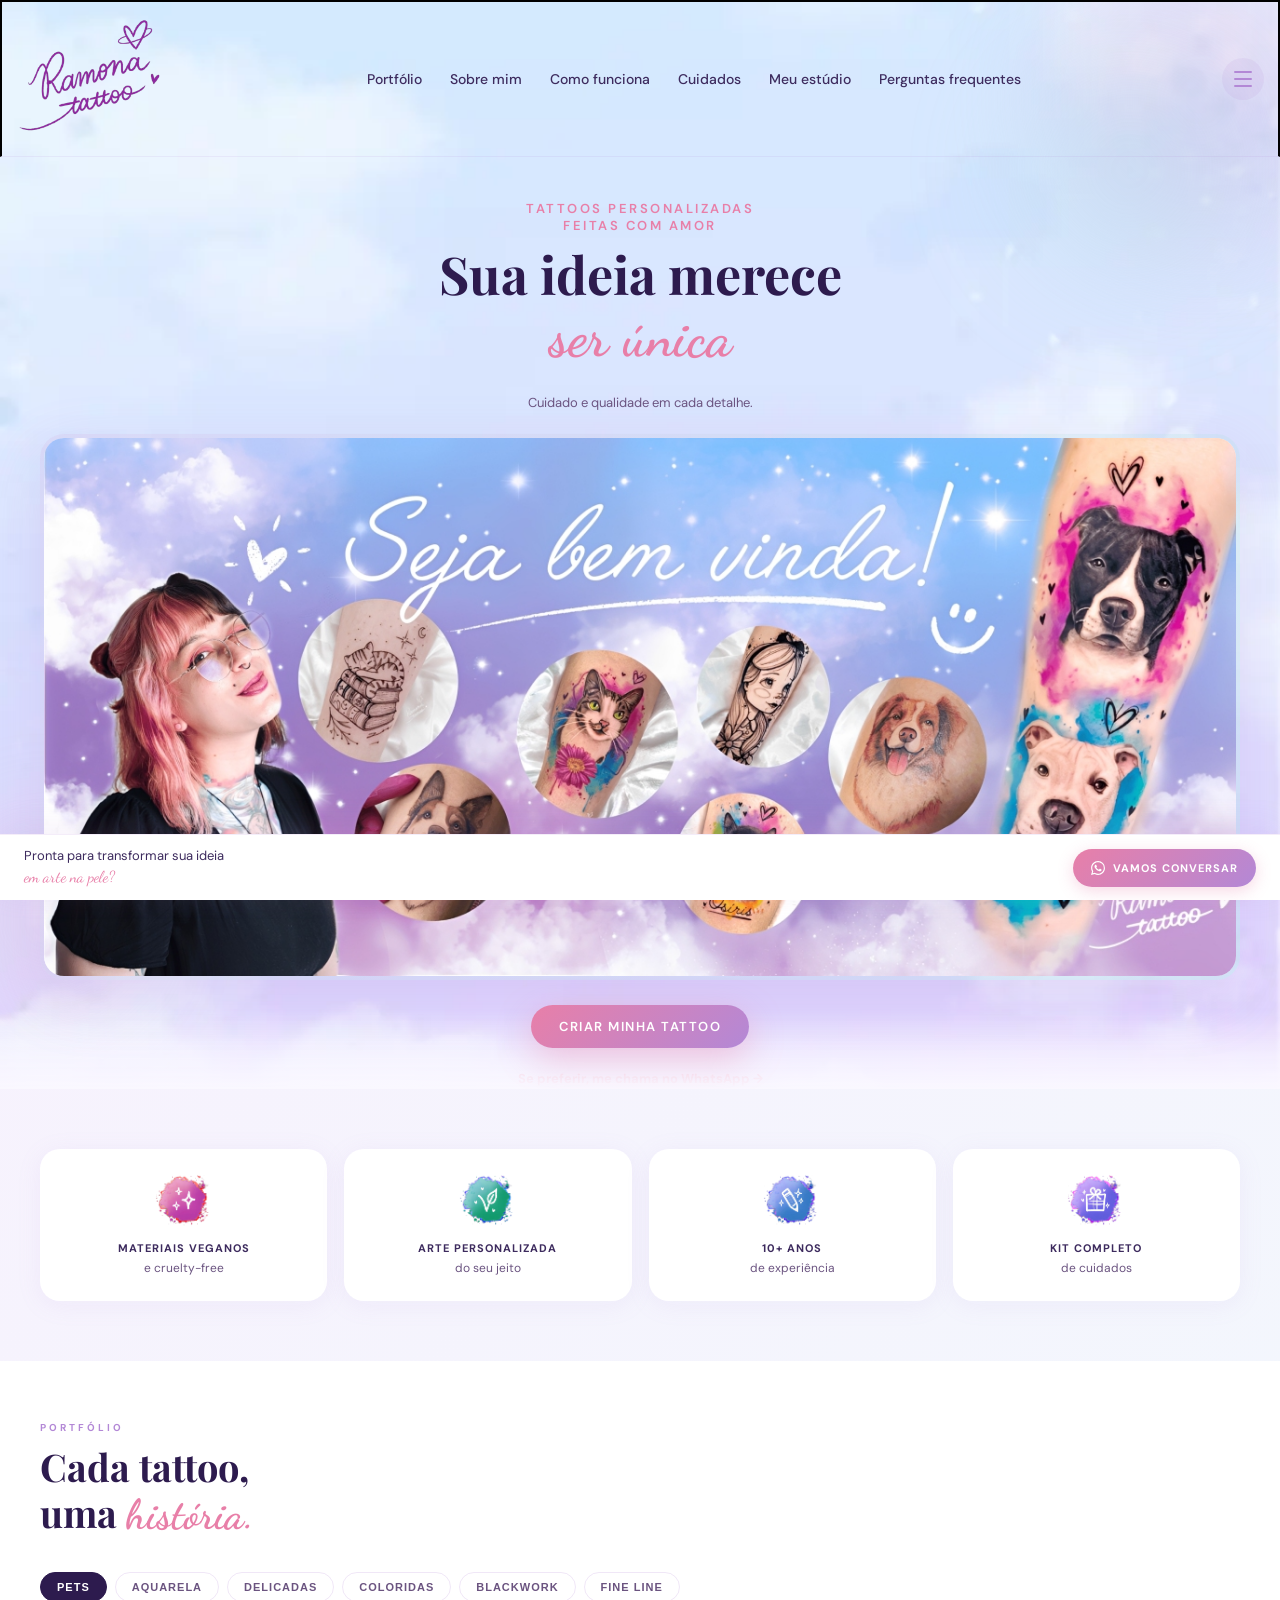
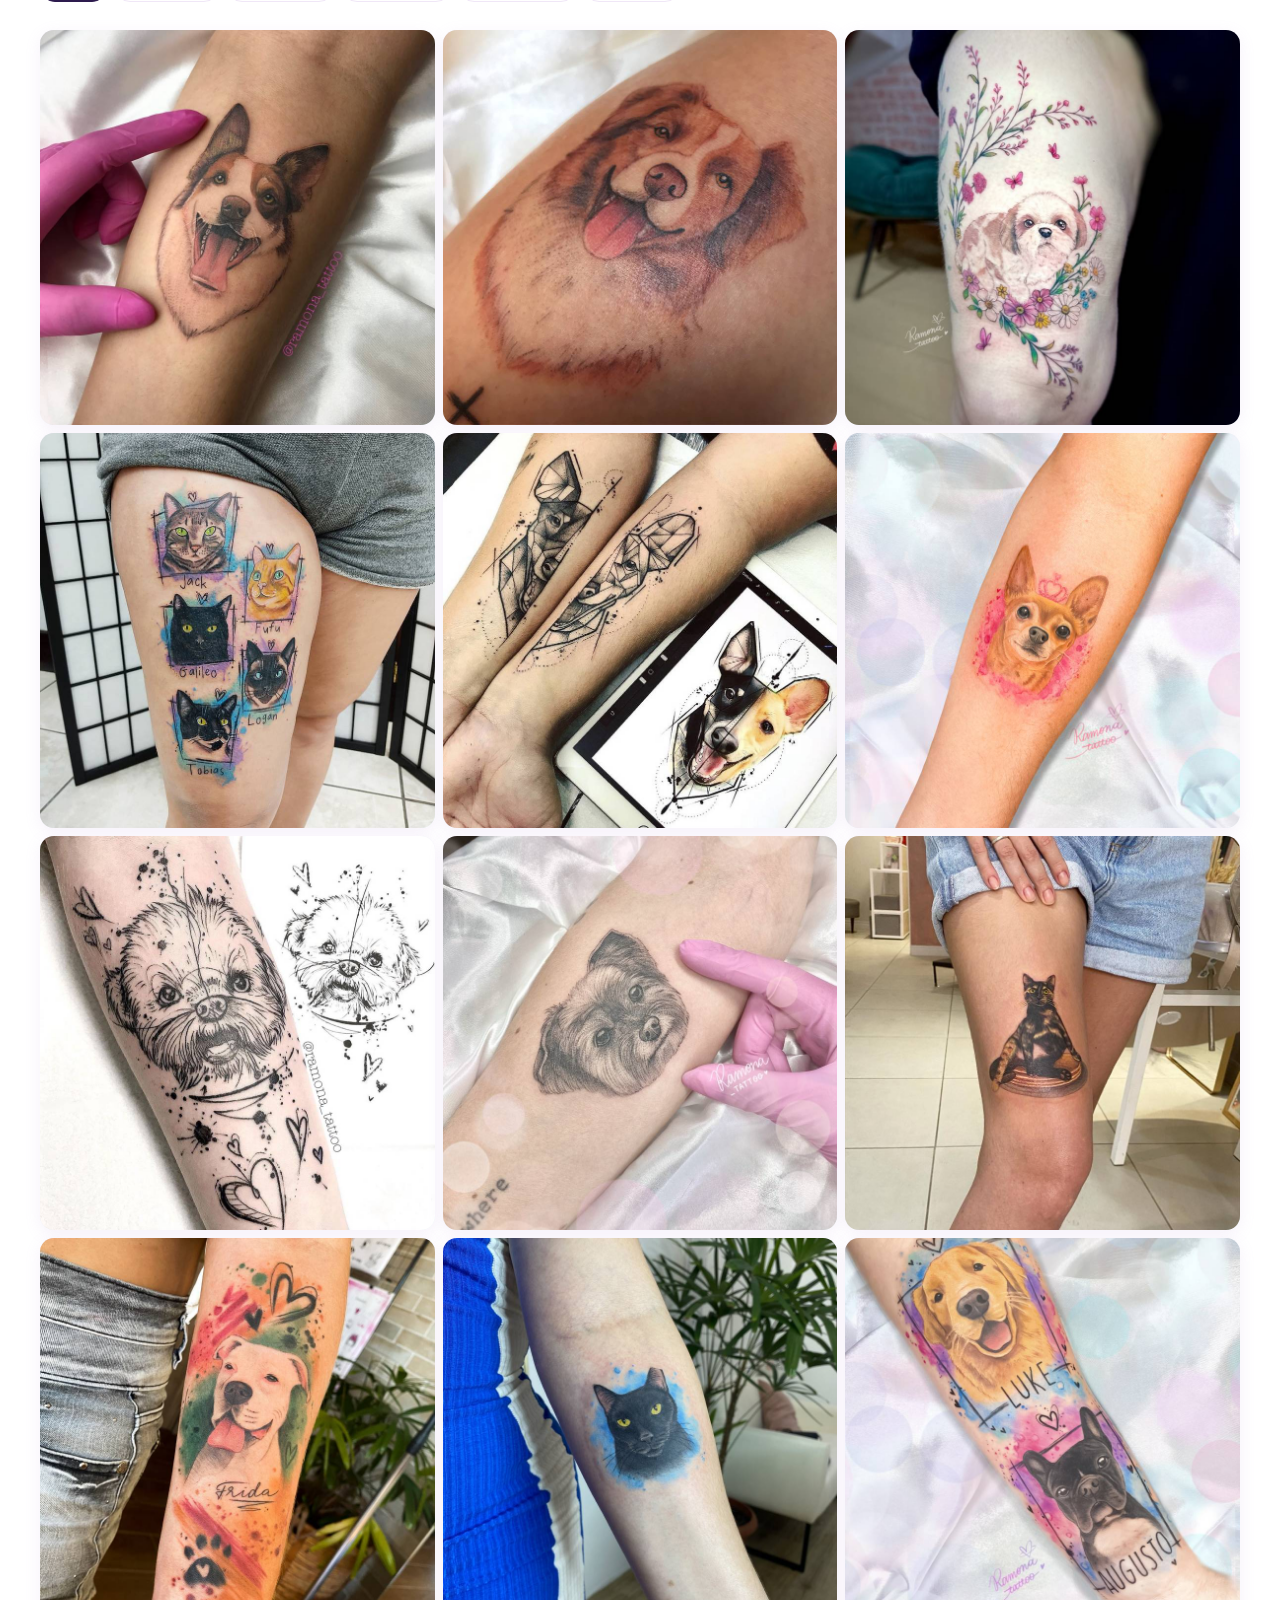
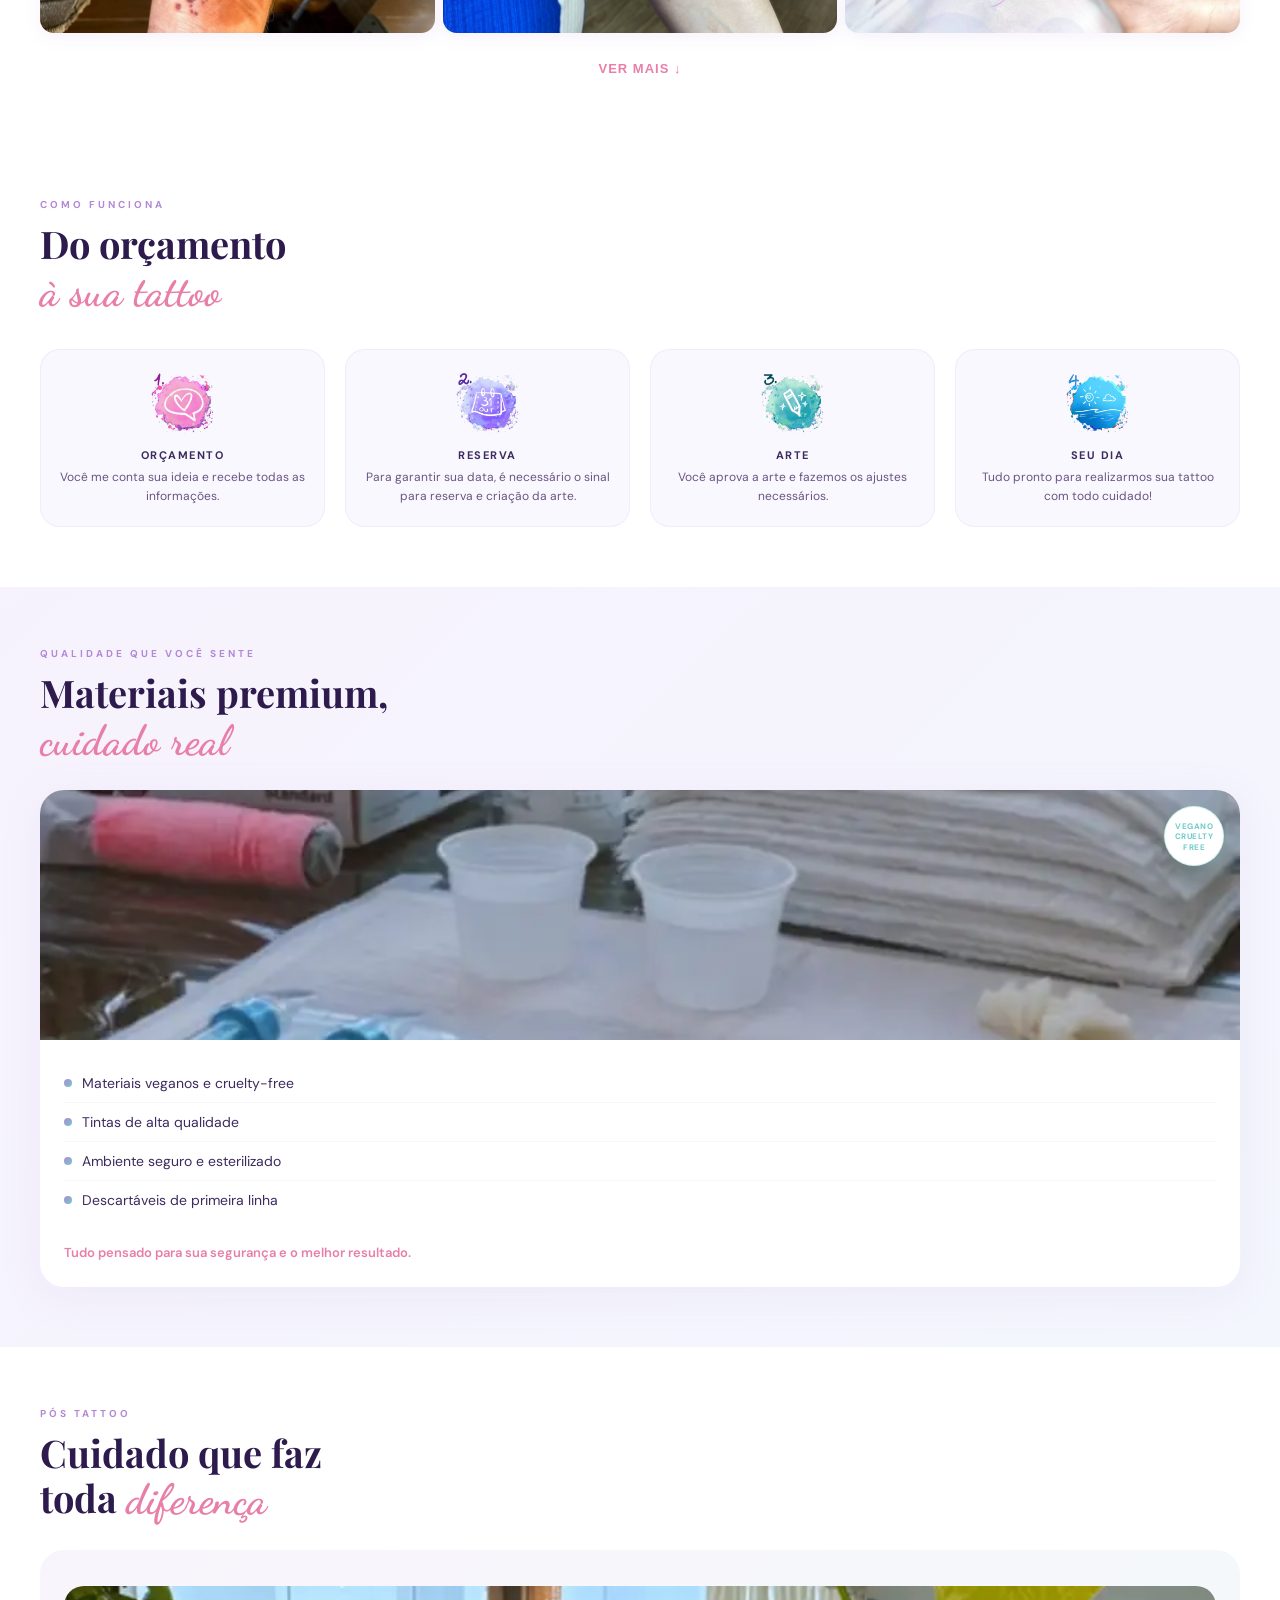
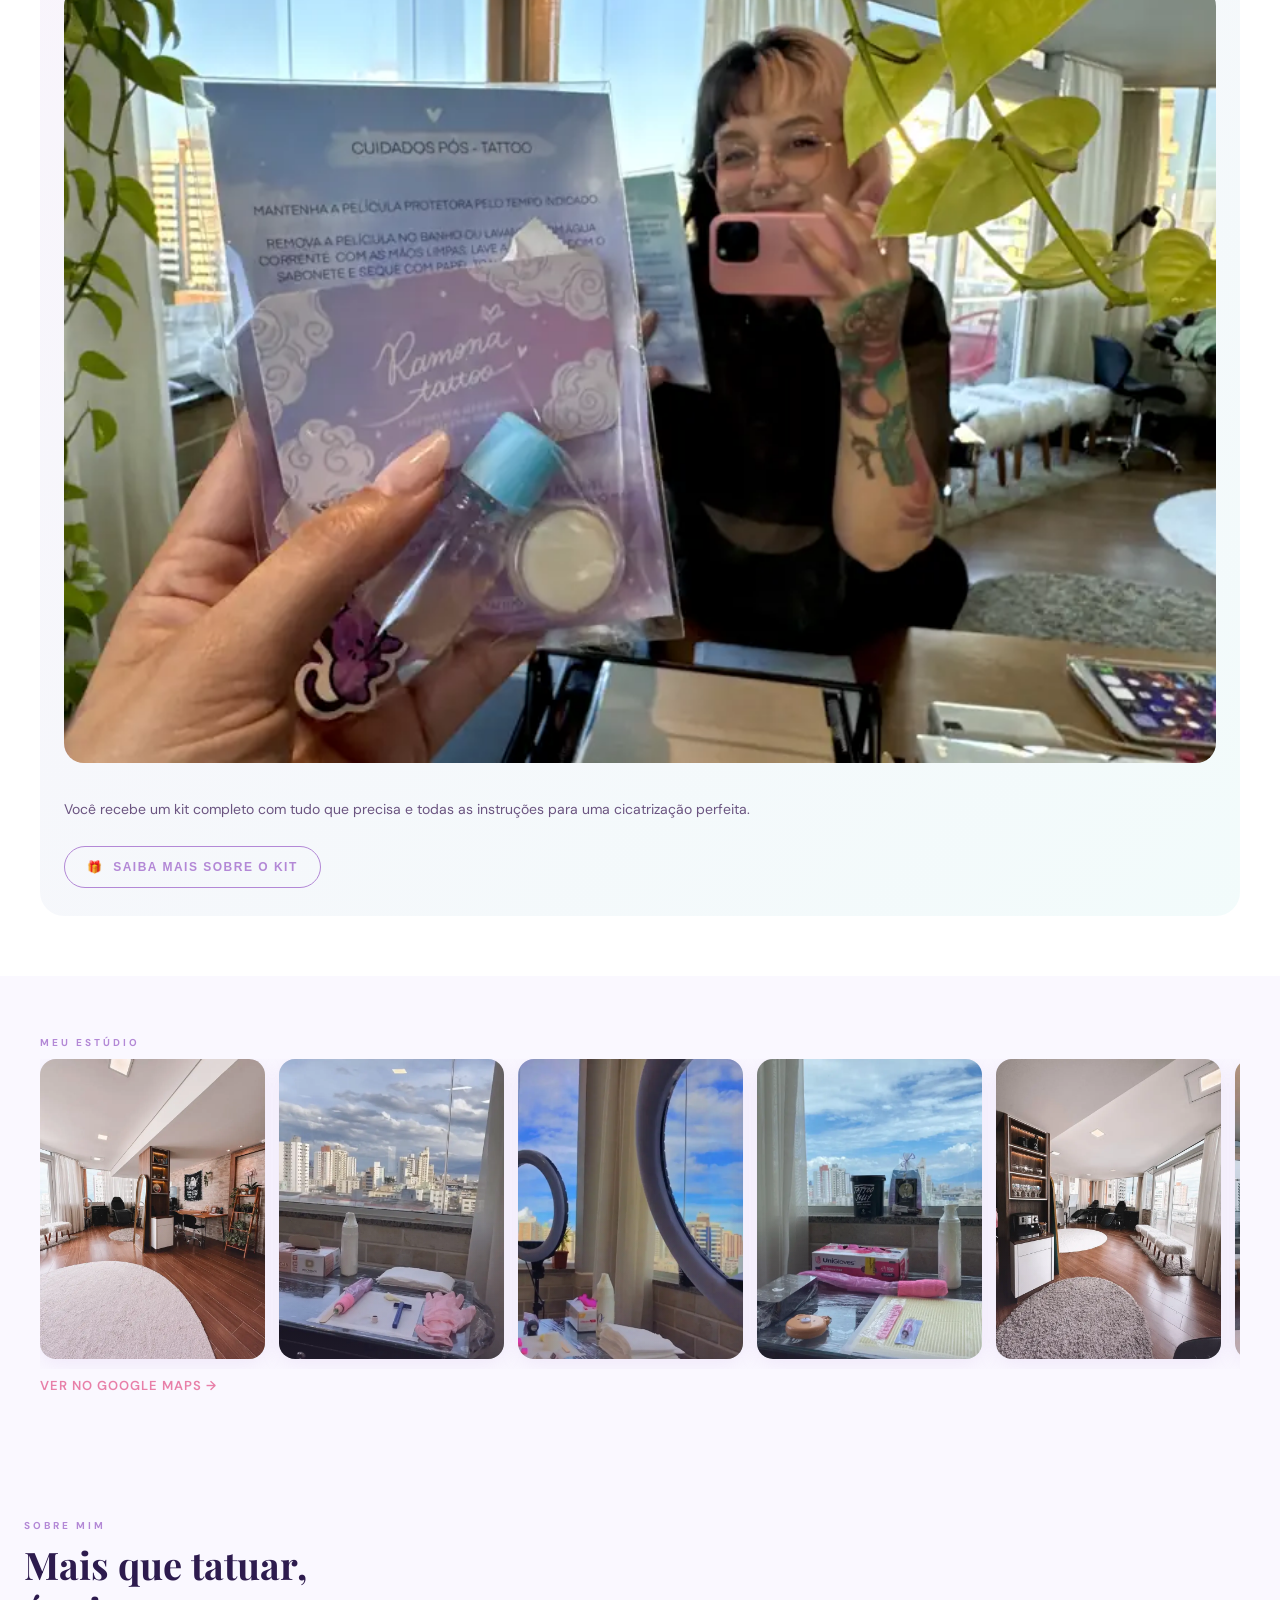
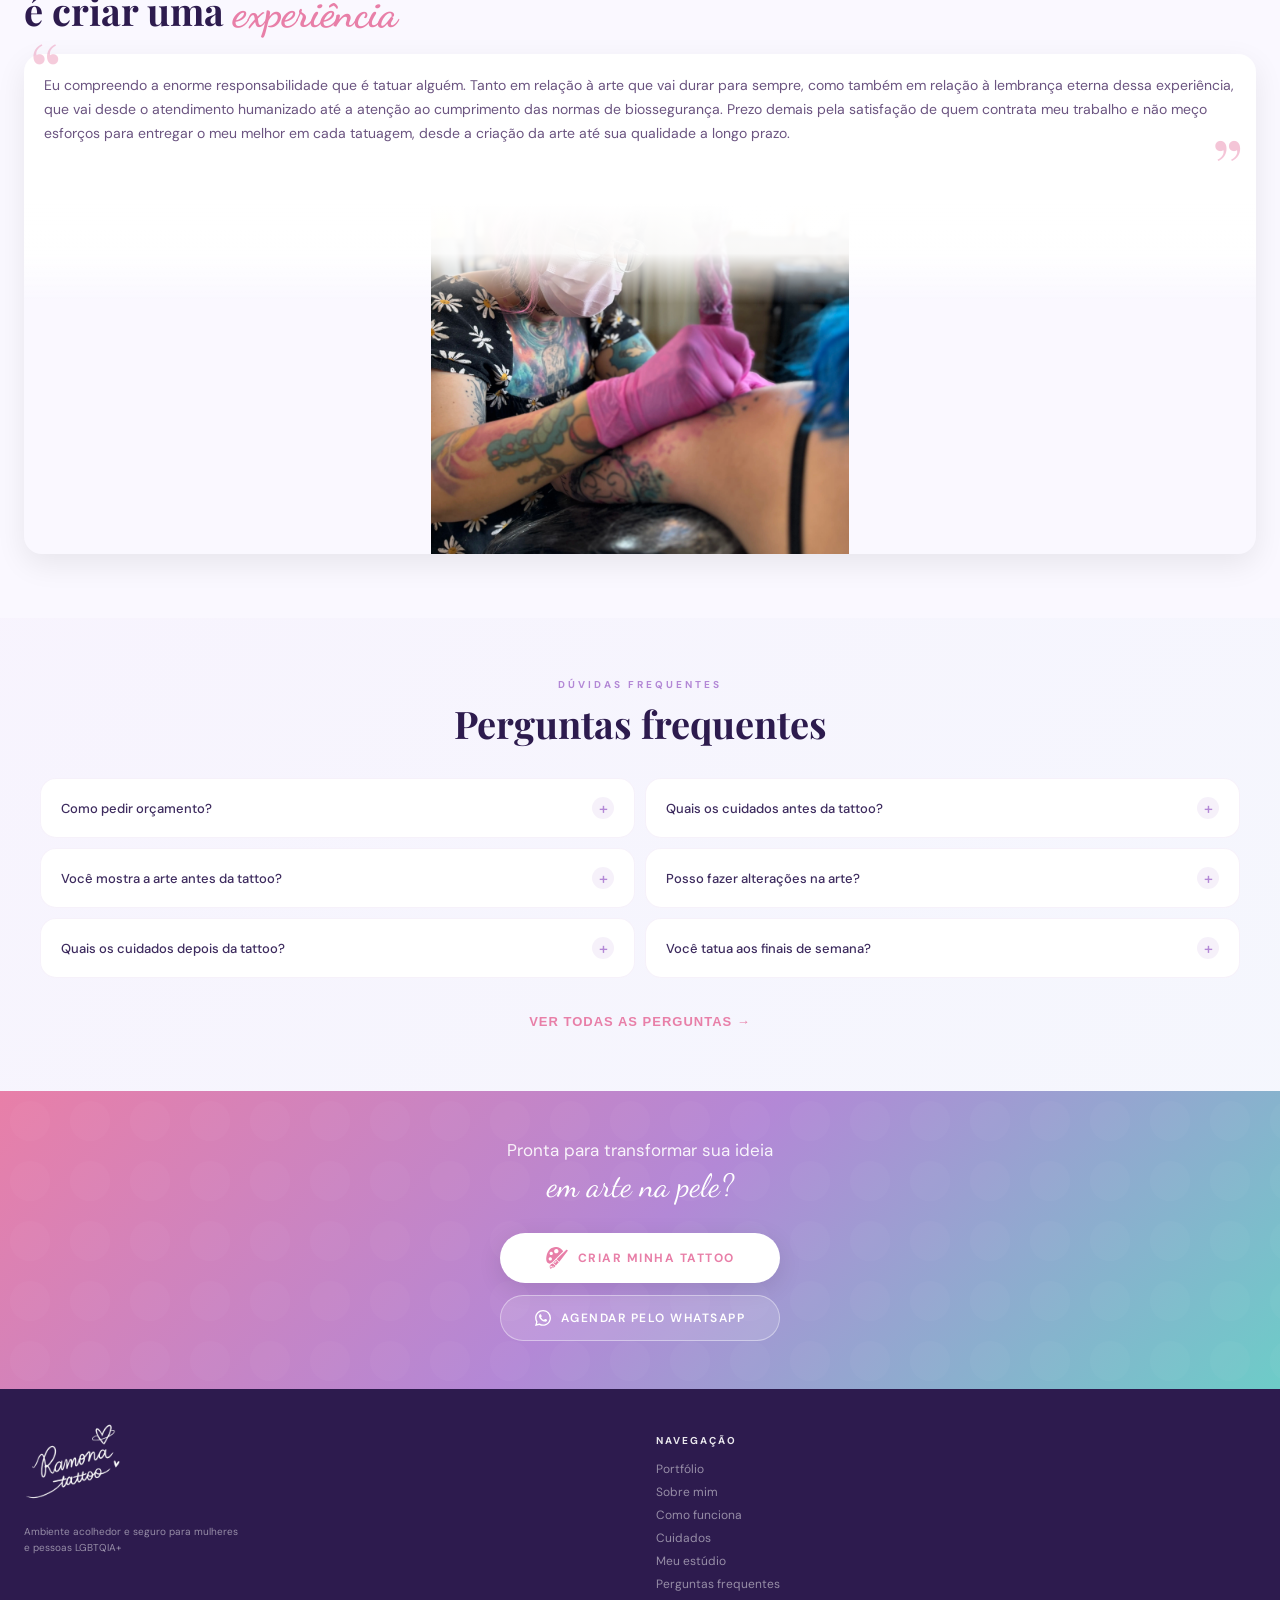
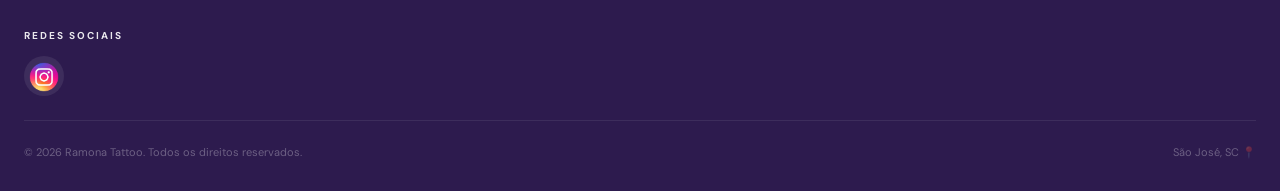
==== commit d8f63ebb: "Atualizações e ajustes no design" ====
--- a/index.html
+++ b/index.html
@@ -56,40 +56,51 @@
     Cuidado e qualidade em cada detalhe.
   </p>
 
-  <a href="https://form.jotform.com/250067675890668" class="btn-whatsapp fade-up fade-up-4">
+  <!-- Hero image area -->
+  <div class="hero-img-card fade-up fade-up-4">
+    <div class="hero-img-card-inner">
+        <div class="tattoo-icon">
+          <img src="imagens/imagemhome.png" alt="Imagem Tatuagens Ramona Tattoo, seja bem-vindo">
+      </div>
+    </div>
+  </div>
+
+    <a href="https://form.jotform.com/250067675890668" class="btn-whatsapp fade-up fade-up-4">
     Criar minha tattoo
   </a>
-
-  <!-- Hero image area -->
-  <div class="hero-img-card fade-up fade-up-4" style="margin-top:36px;">
-    <div class="hero-img-card-inner">
-        <div class="tattoo-icon">
-          <img src="imagens/imagemhome.webp" alt="Imagem Tatuagens Ramona Tattoo">
-      </div>
-    </div>
-  </div>
+  <a href="https://wa.me/555184671294" class="hero-whatsapp-link fade-up fade-up-4">
+    <span>Se preferir, me chama no WhatsApp →</span>
+  </a>
 </section>
 
 <!-- DIFERENCIAIS -->
 <section class="diferenciais">
   <div class="diff-grid">
     <div class="diff-card">
-      <div class="diff-icon lilac">🌿</div>
+      <div class="diff-icon">
+        <img src="imagens/icone-1.png" alt="icone materiais veganos">
+      </div>
       <p class="diff-name">Materiais veganos</p>
       <p class="diff-desc">e cruelty-free</p>
     </div>
     <div class="diff-card">
-      <div class="diff-icon pink">💜</div>
+      <div class="diff-icon">
+        <img src="imagens/icone-2.png" alt="icone arte personalizada">
+      </div>
       <p class="diff-name">Arte personalizada</p>
       <p class="diff-desc">do seu jeito</p>
     </div>
     <div class="diff-card">
-      <div class="diff-icon teal">✨</div>
+      <div class="diff-icon">
+        <img src="imagens/icone-3.png" alt="icone anos de experiência">
+      </div>
       <p class="diff-name">10+ anos</p>
       <p class="diff-desc">de experiência</p>
     </div>
     <div class="diff-card">
-      <div class="diff-icon blue">🎁</div>
+      <div class="diff-icon">
+        <img src="imagens/icone-4.png" alt="icone kit de cuidados">
+      </div>
       <p class="diff-name">Kit completo</p>
       <p class="diff-desc">de cuidados</p>
     </div>
@@ -277,7 +288,6 @@
     <p class="about-text">
       Eu compreendo a enorme responsabilidade que é tatuar alguém. Tanto em relação à arte que vai durar para sempre, como também em relação à lembrança eterna dessa experiência, que vai desde o atendimento humanizado até a atenção ao cumprimento das normas de biossegurança. Prezo demais pela satisfação de quem contrata meu trabalho e não meço esforços para entregar o meu melhor em cada tatuagem, desde a criação da arte até sua qualidade a longo prazo.
     </p>
-    <img src="imagens/imagemtatuadora.png" alt="Tatuadora" class="about-img">
   </div>
 </section>
 
@@ -384,7 +394,7 @@
         <img src="imagens/imagem-1.png" alt="Logo Ramona Tattoo">
       </div>
       <p class="footer-tagline">
-        Tatuagens autorais, feitas com arte, cuidado e propósito. Atendimento para mulheres e pessoas LGBTQIA+
+        Ambiente acolhedor e seguro para mulheres e pessoas LGBTQIA+
       </p>
     </div>
     <div>
--- a/style.css
+++ b/style.css
@@ -196,11 +196,11 @@
   .hero {
     position: relative;
     min-height: 100svh;
-    padding: 80px 24px 2px;
+    padding: 90px 24px 2px;
     overflow: hidden;
     display: flex;
     flex-direction: column;
-    justify-content: center;
+    justify-content: flex-start;
     align-items: center;
     text-align: center;
     background-image: url('imagens/background.webp');
@@ -239,12 +239,12 @@
     letter-spacing: 2.5px;
     color: var(--pink);
     text-transform: uppercase;
-    margin-bottom: 12px;
-    position: relative; z-index: 1;
+    margin-bottom: 10px;
+    position: relative; z-index: 2;
   }
 
   .hero-title {
-    position: relative; z-index: 1;
+    position: relative; z-index: 2;
     font-family: 'Playfair Display', serif;
     font-size: clamp(34px, 9vw, 52px);
     line-height: 1.15;
@@ -261,17 +261,17 @@
   }
 
   .hero-desc {
-    position: relative; z-index: 1;
+    position: relative; z-index: 2;
     font-size: 13px;
     line-height: 1.7;
     color: var(--text-light);
-    margin: 20px 0 32px;
+    margin: 17px 0 2px;
     max-width: 300px;
   }
   .hero-desc strong { color: var(--text); font-weight: 600; }
 
   .btn-whatsapp {
-    position: relative; z-index: 1;
+    position: relative; z-index: 2;
     display: inline-flex;
     align-items: center;
     gap: 10px;
@@ -291,6 +291,7 @@
     transition: transform 0.2s, box-shadow 0.2s;
     align-self: center;
     opacity: 0.5;
+    margin-top:25px;
   }
   .btn-whatsapp:hover {
     transform: translateY(-2px);
@@ -301,15 +302,42 @@
     height: 30px;
   }
 
+  .hero-whatsapp-link{
+    margin-top:18px;
+    display:flex;
+    flex-direction:column;
+    align-items:center;
+    text-decoration:none;
+    font-family:'DM Sans',sans-serif;
+    color:var(--text-light);
+    font-size:13px;
+    transition:.25s;
+}
+
+.hero-whatsapp-link span{
+    margin-top:4px;
+    color:var(--pink);
+    font-weight:700;
+    transition:.25s;
+}
+
+.hero-whatsapp-link:hover{
+    color:var(--dark);
+}
+
+.hero-whatsapp-link:hover span{
+    transform:translateX(4px);
+}
+
   /* Hero image card */
   .hero-img-card {
-    position: relative; z-index: 1;
-    margin-top: 40px;
+    position: relative; z-index: 2;
     border-radius: 24px;
     overflow: hidden;
     background: linear-gradient(135deg, rgba(212,184,232,0.3) 0%, rgba(168,230,228,0.3) 100%);
     padding: 4px;
     box-shadow: 0 20px 60px rgba(179,136,214,0.2);
+    margin-top:18px;
   }
   .hero-img-card-inner {
     border-radius: 20px;
@@ -341,7 +369,7 @@
     left: 0;
     right: 0;
     bottom: -1px;
-    height: 180px;
+    height: 80px;
 
     background: linear-gradient(
       to bottom,
@@ -351,7 +379,7 @@
     );
 
     pointer-events: none;
-    z-index: 1;
+    z-index: 0;
   }
 
   /* ── SECTION SHARED ── */
@@ -404,20 +432,21 @@
     transform: translateY(-4px);
     box-shadow: 0 8px 32px rgba(179,136,214,0.2);
   }
-
+  
   .diff-icon {
-    width: 52px; height: 52px;
-    border-radius: 50%;
-    margin: 0 auto 14px;
-    display: flex;
-    align-items: center;
+    width: 100%;
+    display: flex;
     justify-content: center;
-    font-size: 24px;
-  }
-  .diff-icon.lilac { background: rgba(179,136,214,0.15); }
-  .diff-icon.pink  { background: rgba(232,127,168,0.15); }
-  .diff-icon.teal  { background: rgba(109,204,200,0.15); }
-  .diff-icon.blue  { background: rgba(138,184,232,0.15); }
+    align-items: center;
+    margin-bottom: 8px;
+  }
+
+  .diff-icon img {
+    width: 60px;
+    height: 60px;
+    object-fit: contain;
+    display: block;
+  }
 
   .diff-name {
     font-size: 11px;
@@ -798,15 +827,16 @@
   background: 
     linear-gradient(
       to bottom,
-      white 30%,
-      rgba(255,255,255,0.8) 60%,
-      rgba(255,255,255,0) 100%
+    white 30%,
+    rgba(255,255,255,.95) 40%,
+    rgba(255,255,255,0) 50%
     ),
     url("imagens/background-about.webp");
 
-  background-size: cover;
-  background-position: center;
+  background-size: contain;
+  background-position: center bottom;
   background-repeat: no-repeat;
+  padding-bottom: 400px;
 }
 
 .about-img {
@@ -817,10 +847,38 @@
 }
 
 .about-text {
+  position: relative;
   font-size: 14px;
   line-height: 1.7;
   color: var(--text-light);
   margin-bottom: 8px;
+  z-index: 2;
+}
+
+.about-text::before {
+  content: "“";
+  position: absolute;
+  top: -45px;
+  left: -15px;
+  font-family: 'Playfair Display', serif;
+  font-size: 80px;
+  line-height: 1;
+  color: var(--pink);
+  opacity: 0.4;
+  pointer-events: none;
+}
+
+.about-text::after {
+  content: "”";
+  position: absolute;
+  bottom: -60px;
+  right: -8px;
+  font-family: 'Playfair Display', serif;
+  font-size: 80px;
+  line-height: 1;
+  color: var(--pink);
+  opacity: 0.45;
+  pointer-events: none;
 }
 
 @media (max-width: 768px) {
@@ -940,14 +998,14 @@
   }
 
   .cta-banner-text {
-    position: relative; z-index: 1;
+    position: relative; z-index: 2;
     font-family: 'DM Sans', sans-serif;
     font-size: 17px;
     color: rgba(255,255,255,0.9);
     margin-bottom: 6px;
   }
   .cta-banner-title {
-    position: relative; z-index: 1;
+    position: relative; z-index: 2;
     font-family: 'Dancing Script', cursive;
     font-size: 32px;
     color: white;
@@ -1033,7 +1091,6 @@
     line-height: 1.6;
     color: rgba(255,255,255,0.5);
     max-width: 220px;
-    margin-bottom: 5px;
   }
   .footer-tagline span {
     color: var(--pink-light);
@@ -1060,8 +1117,6 @@
 
   .footer-social {
     display: flex;
-    gap: 12px;
-    margin-top: 14px;
   }
 
   .social-icon {
@@ -1091,7 +1146,7 @@
     display: grid;
     grid-template-columns: 1fr 1fr;
     gap: 32px;
-    margin-bottom: 32px;
+    margin-bottom: 30px;
   }
 
   .footer-divider {
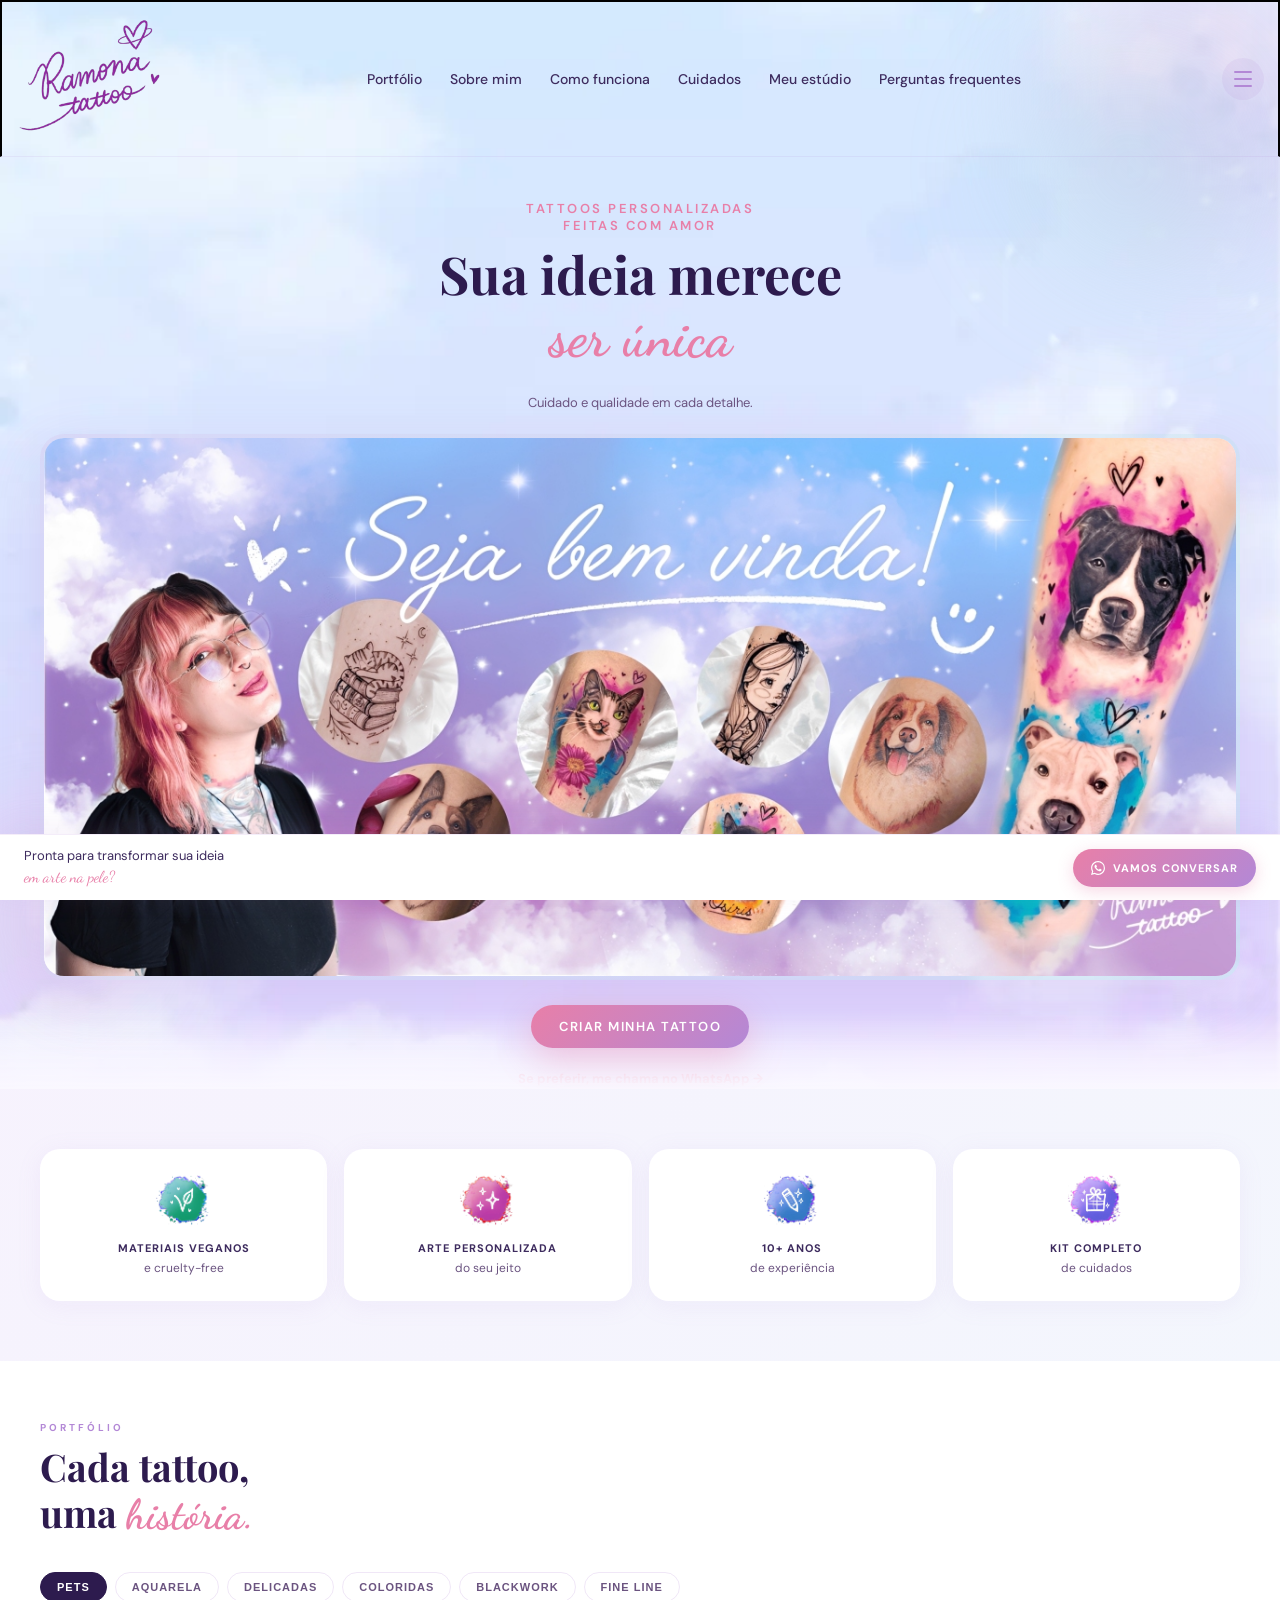
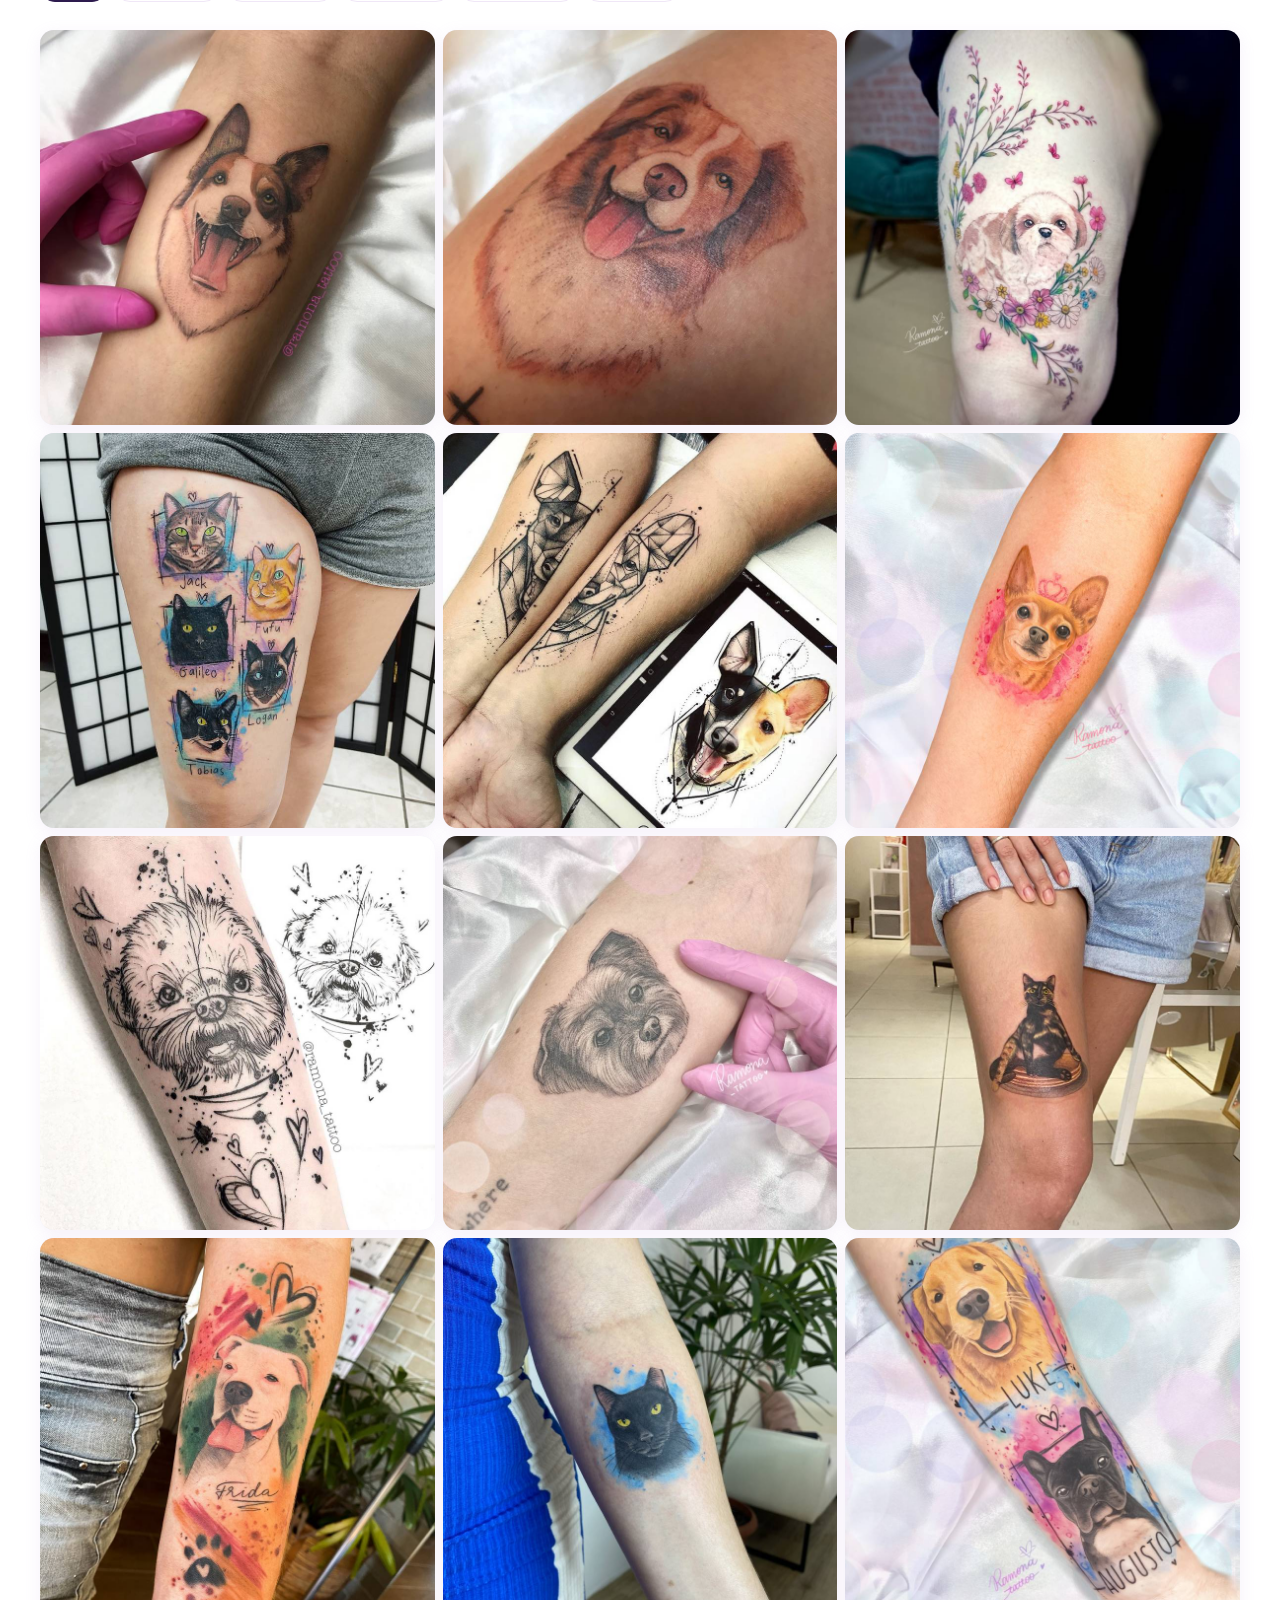
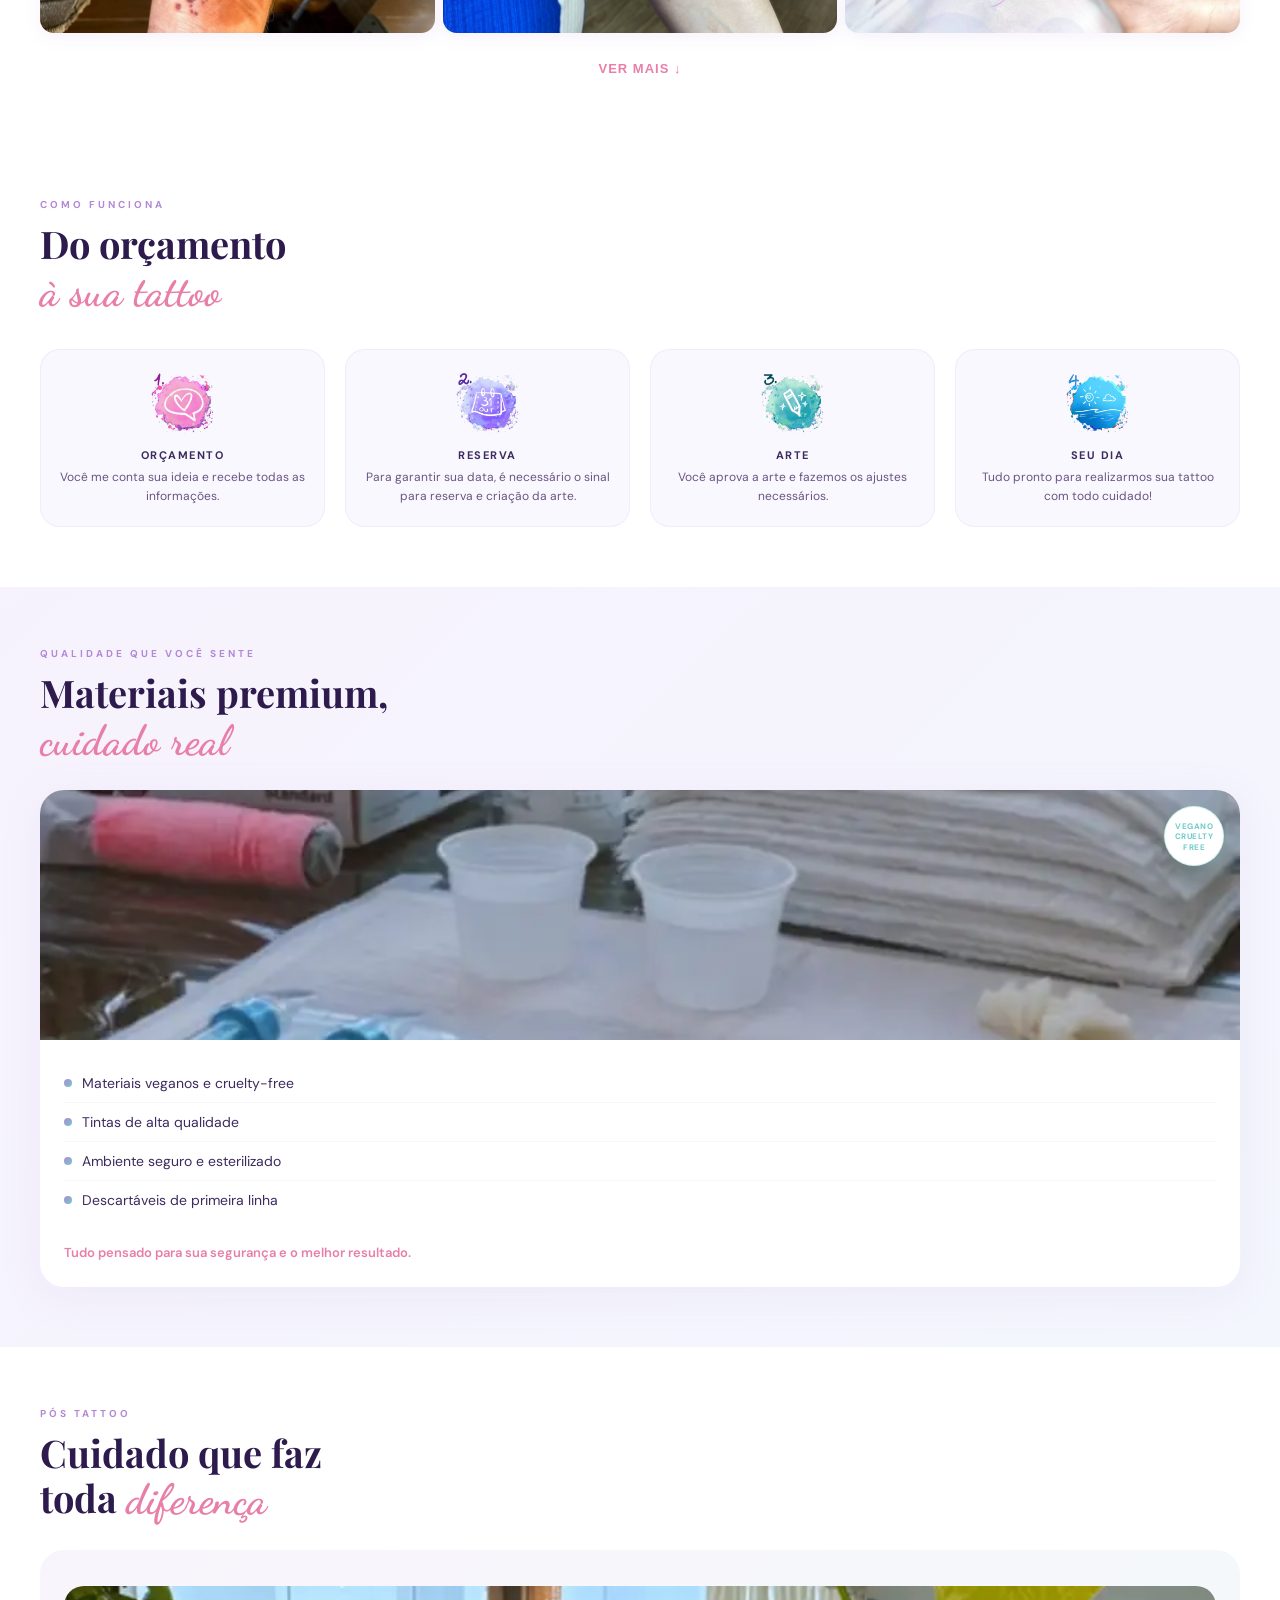
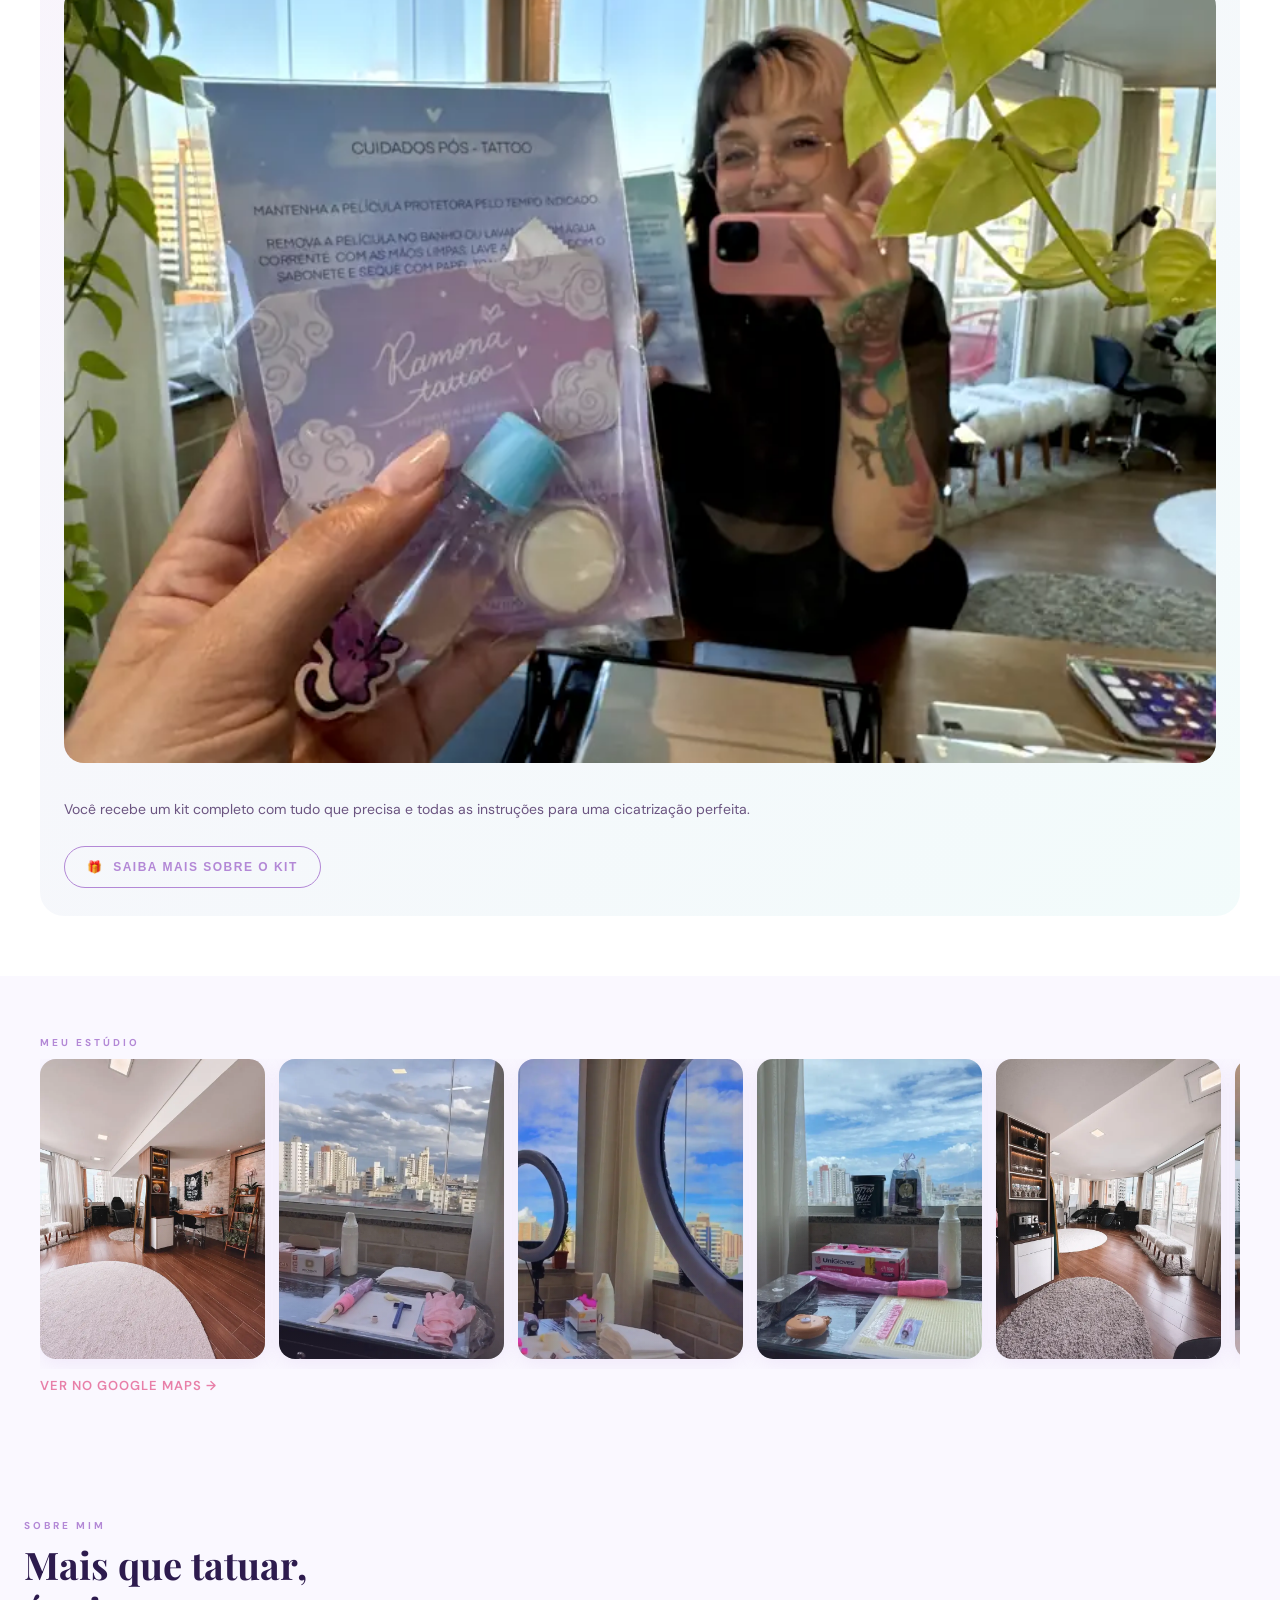
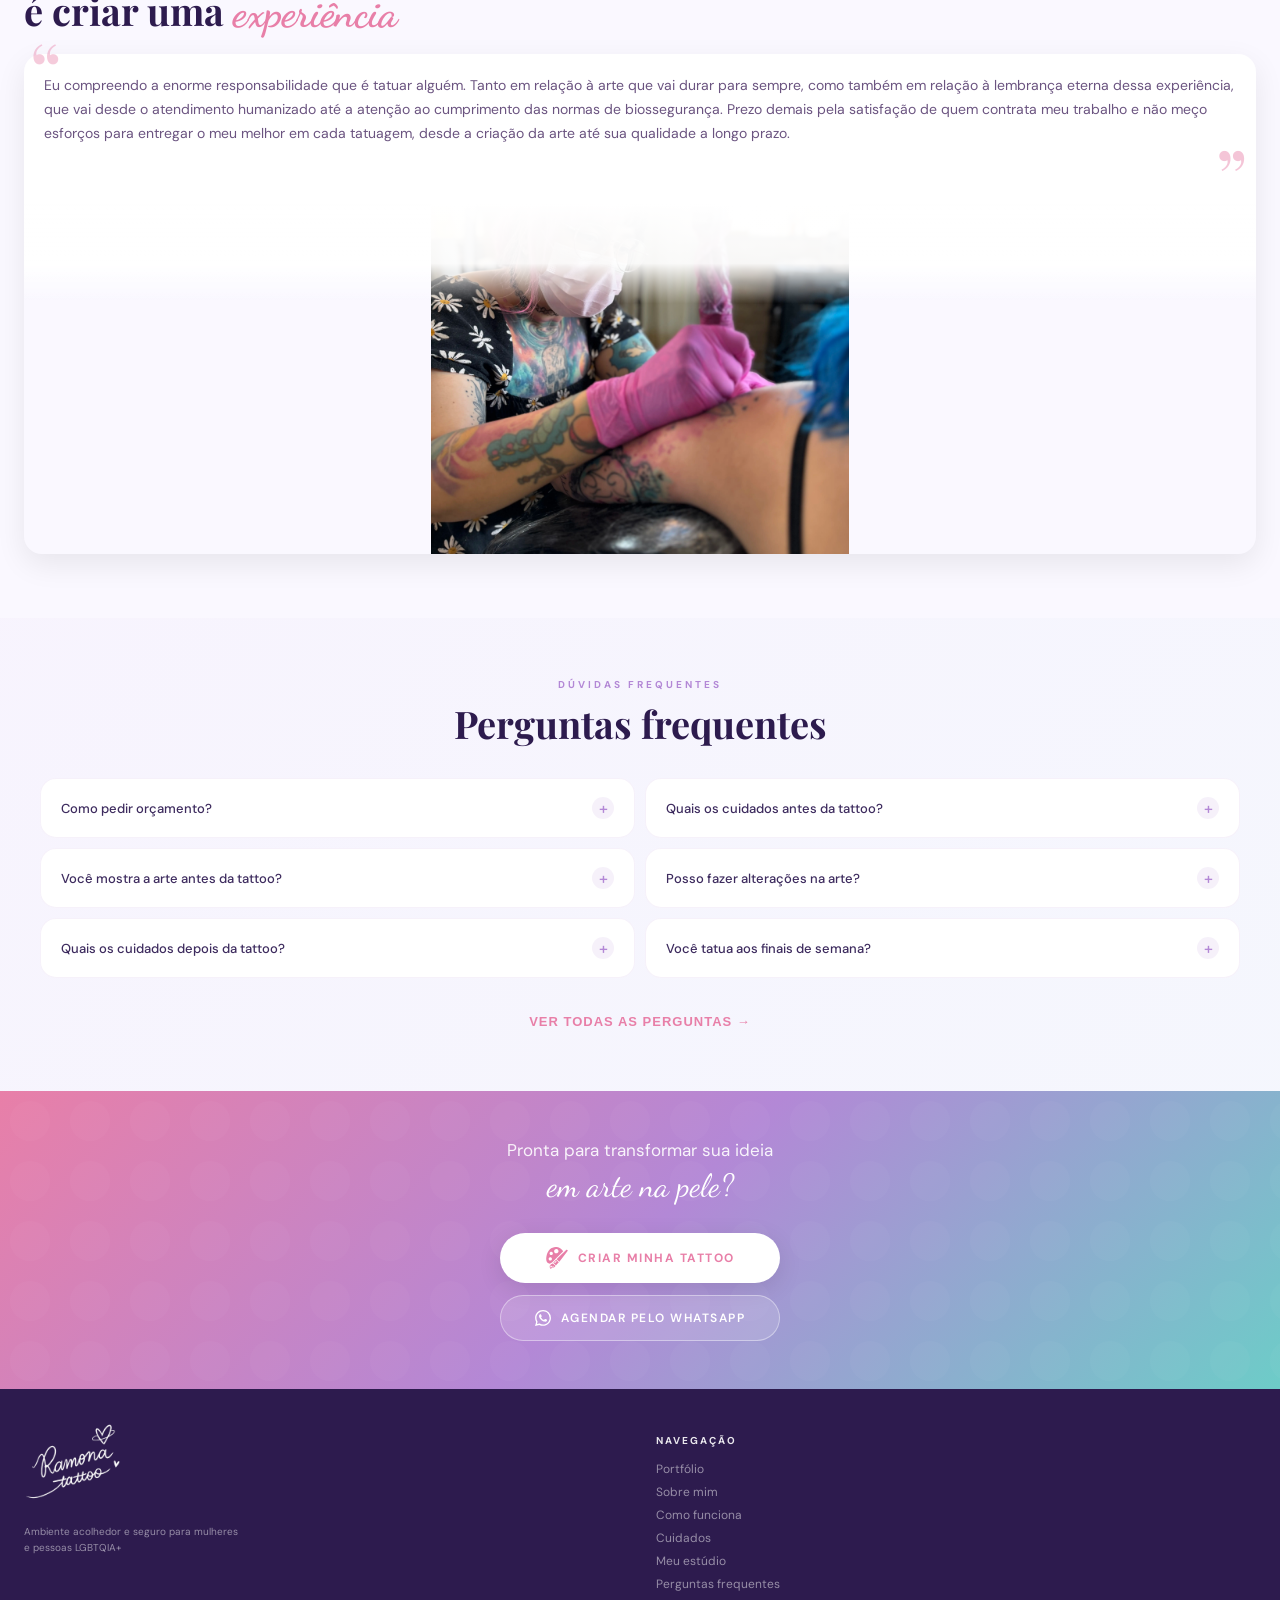
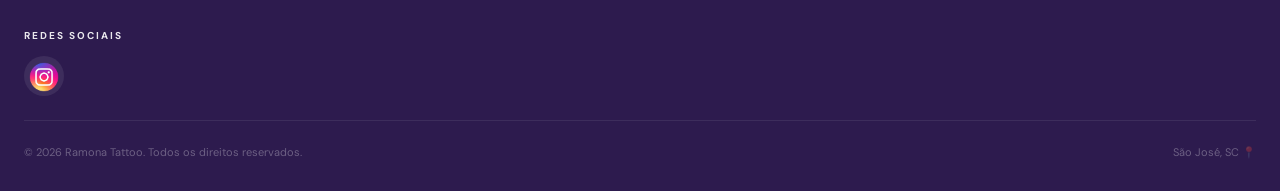
==== commit b7fc5a0f: "Pequenos ajustes finais" ====
--- a/index.html
+++ b/index.html
@@ -78,14 +78,14 @@
   <div class="diff-grid">
     <div class="diff-card">
       <div class="diff-icon">
-        <img src="imagens/icone-1.png" alt="icone materiais veganos">
+        <img src="imagens/icone-2.png" alt="icone materiais veganos">
       </div>
       <p class="diff-name">Materiais veganos</p>
       <p class="diff-desc">e cruelty-free</p>
     </div>
     <div class="diff-card">
       <div class="diff-icon">
-        <img src="imagens/icone-2.png" alt="icone arte personalizada">
+        <img src="imagens/icone-1.png" alt="icone arte personalizada">
       </div>
       <p class="diff-name">Arte personalizada</p>
       <p class="diff-desc">do seu jeito</p>
--- a/style.css
+++ b/style.css
@@ -828,7 +828,7 @@
     linear-gradient(
       to bottom,
     white 30%,
-    rgba(255,255,255,.95) 40%,
+    rgba(255,255,255,.95) 42%,
     rgba(255,255,255,0) 50%
     ),
     url("imagens/background-about.webp");
@@ -871,8 +871,8 @@
 .about-text::after {
   content: "”";
   position: absolute;
-  bottom: -60px;
-  right: -8px;
+  bottom: -70px;
+  right: -12px;
   font-family: 'Playfair Display', serif;
   font-size: 80px;
   line-height: 1;
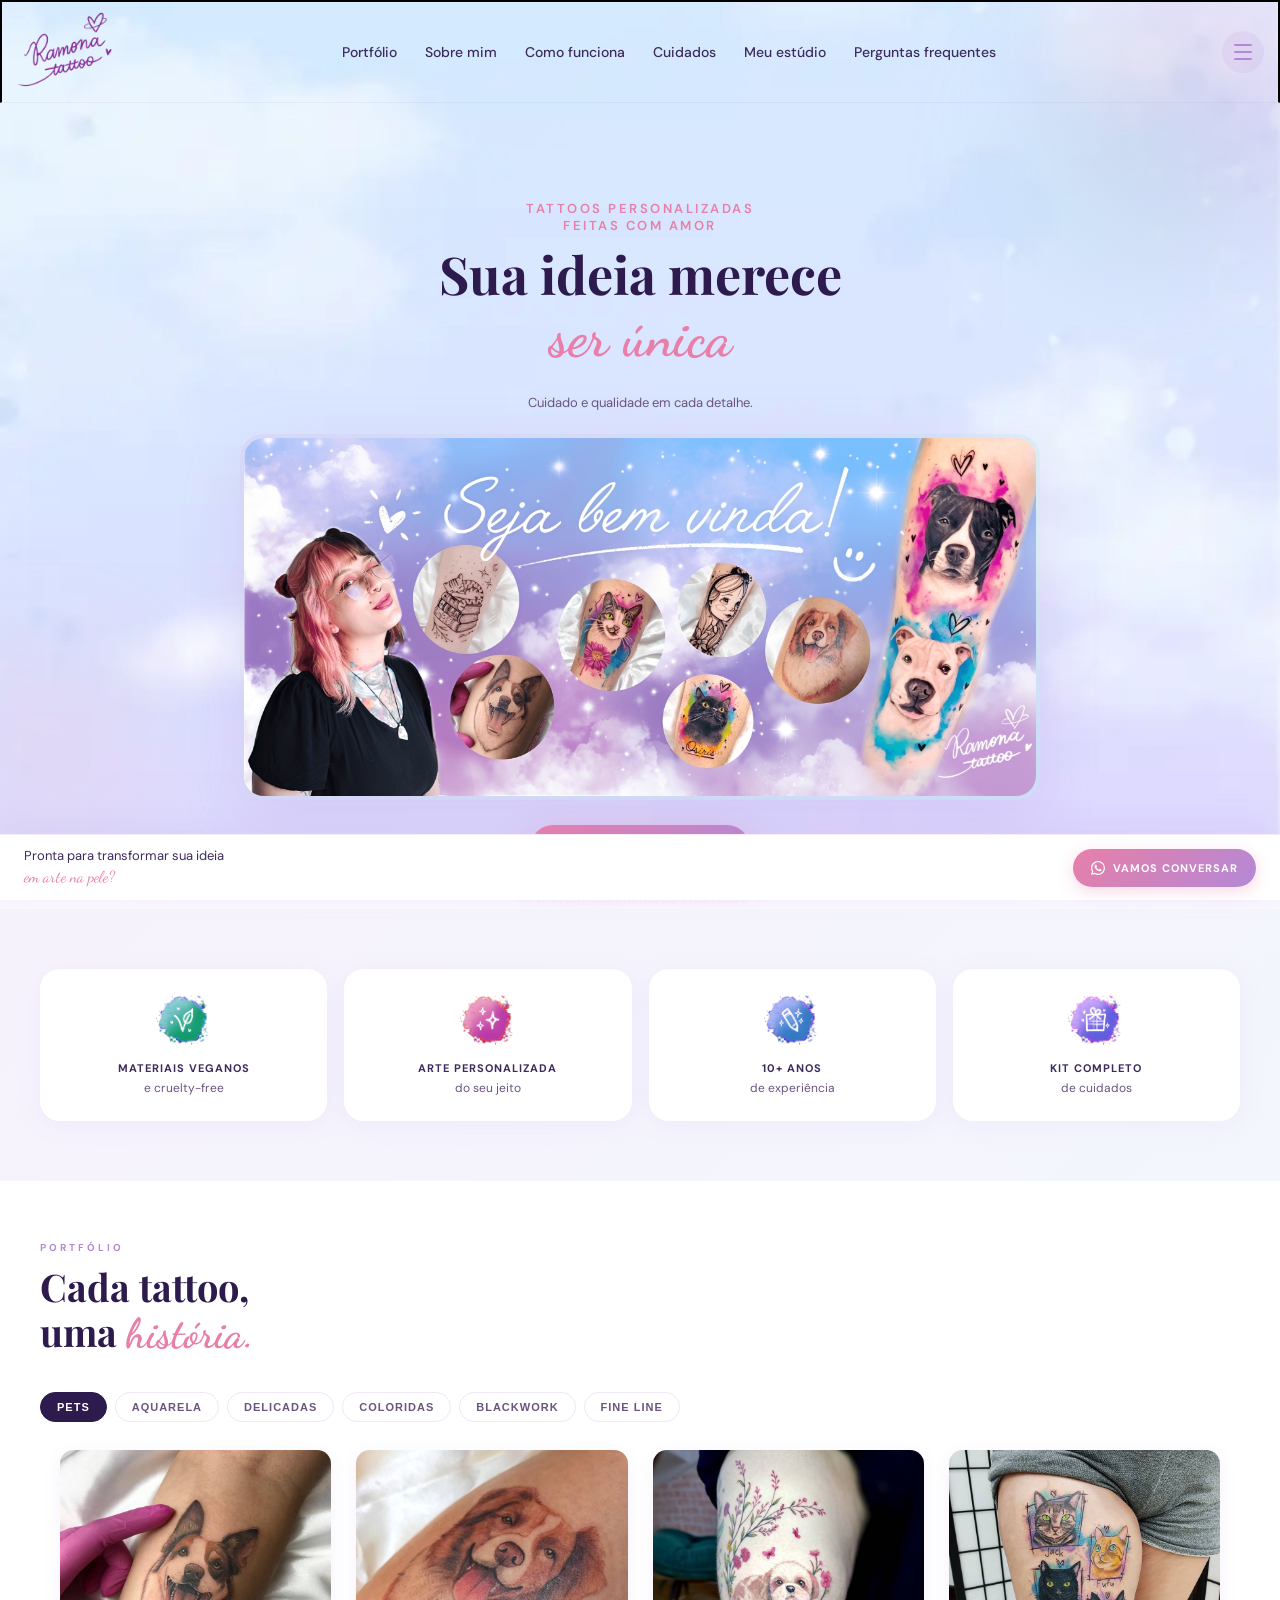
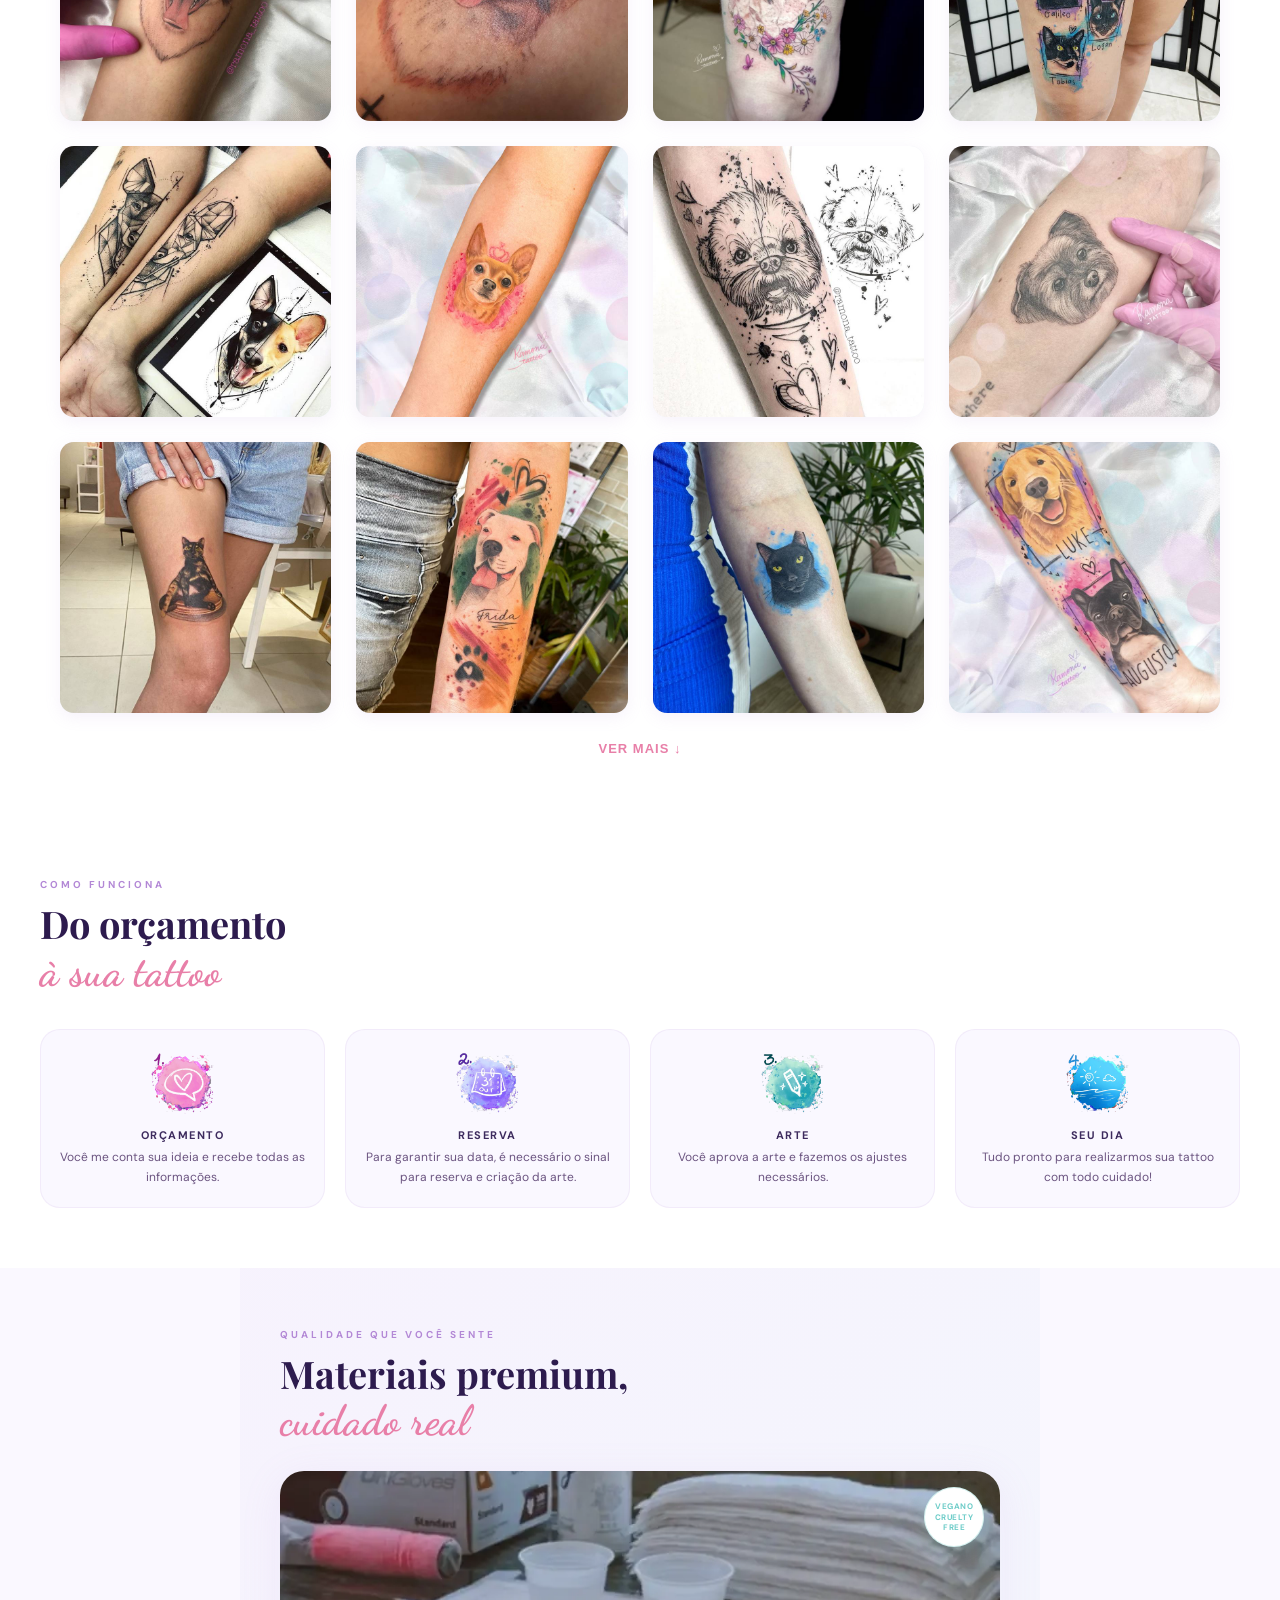
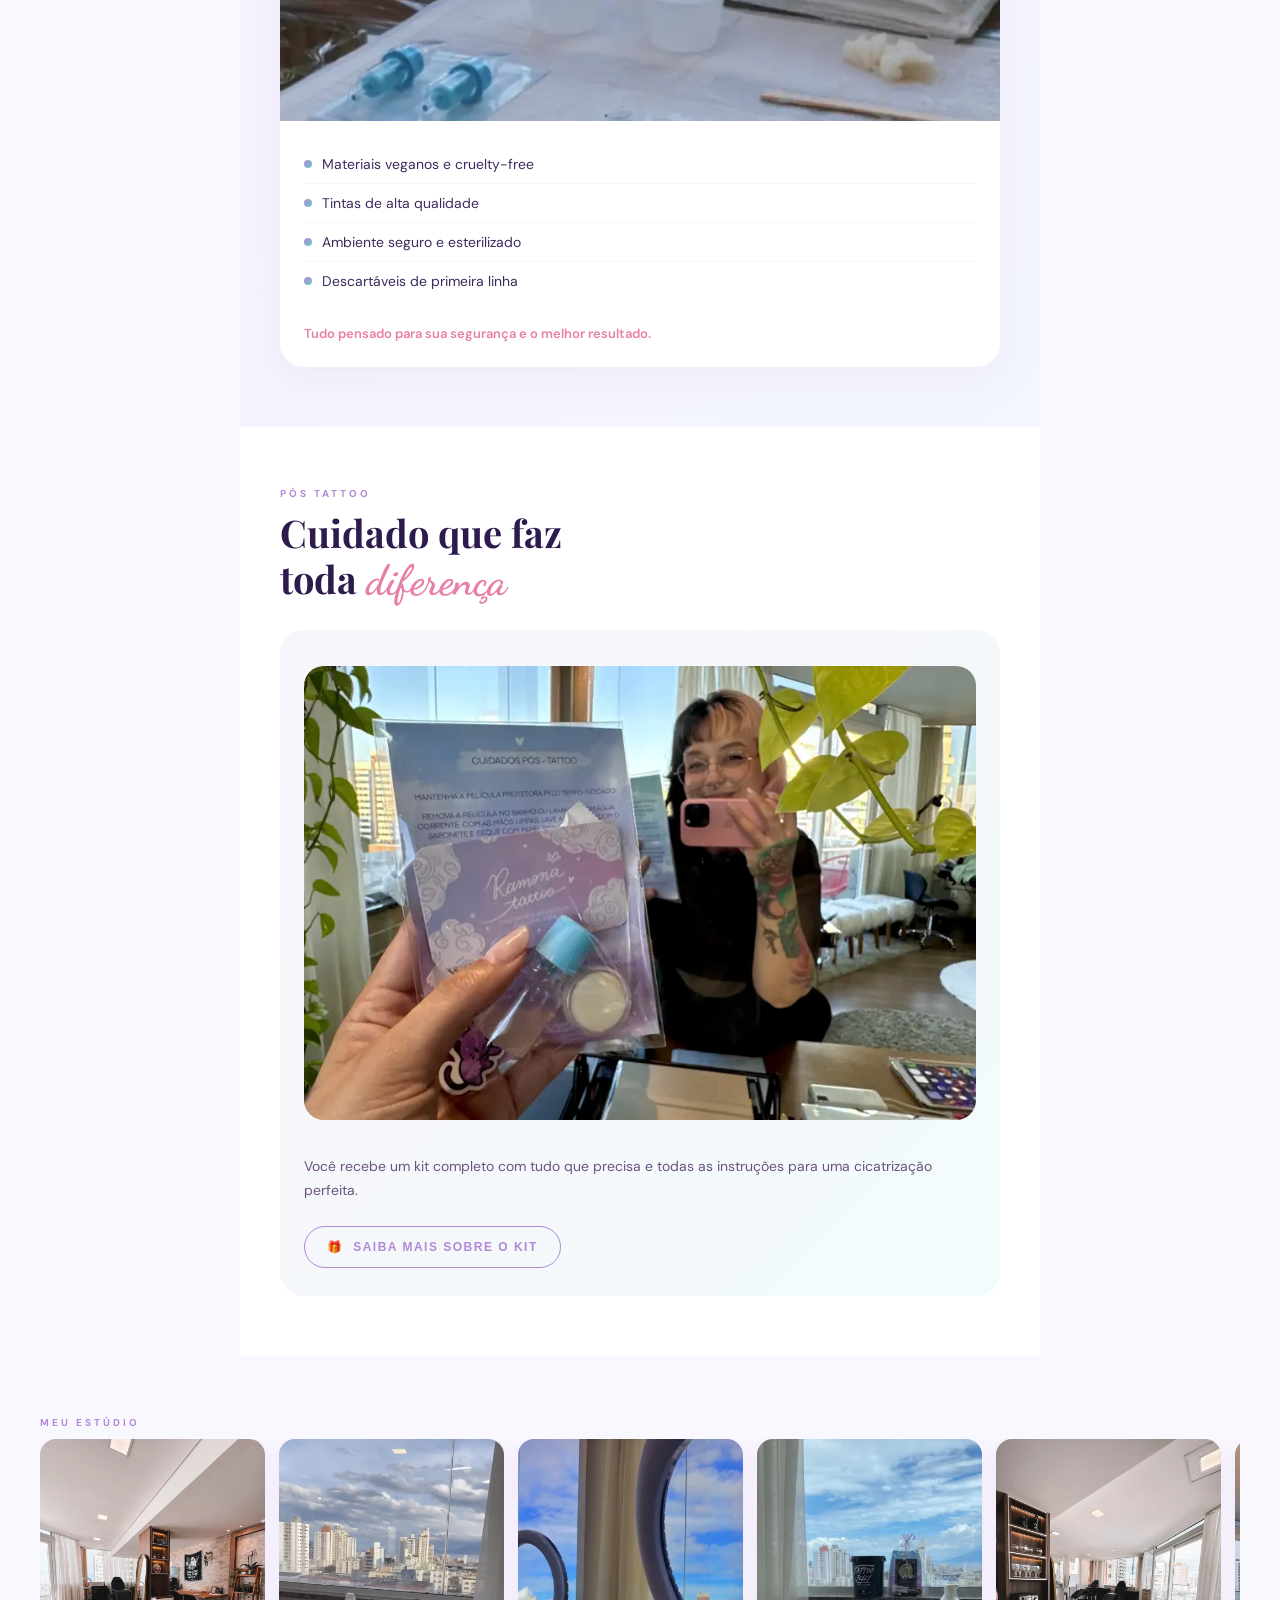
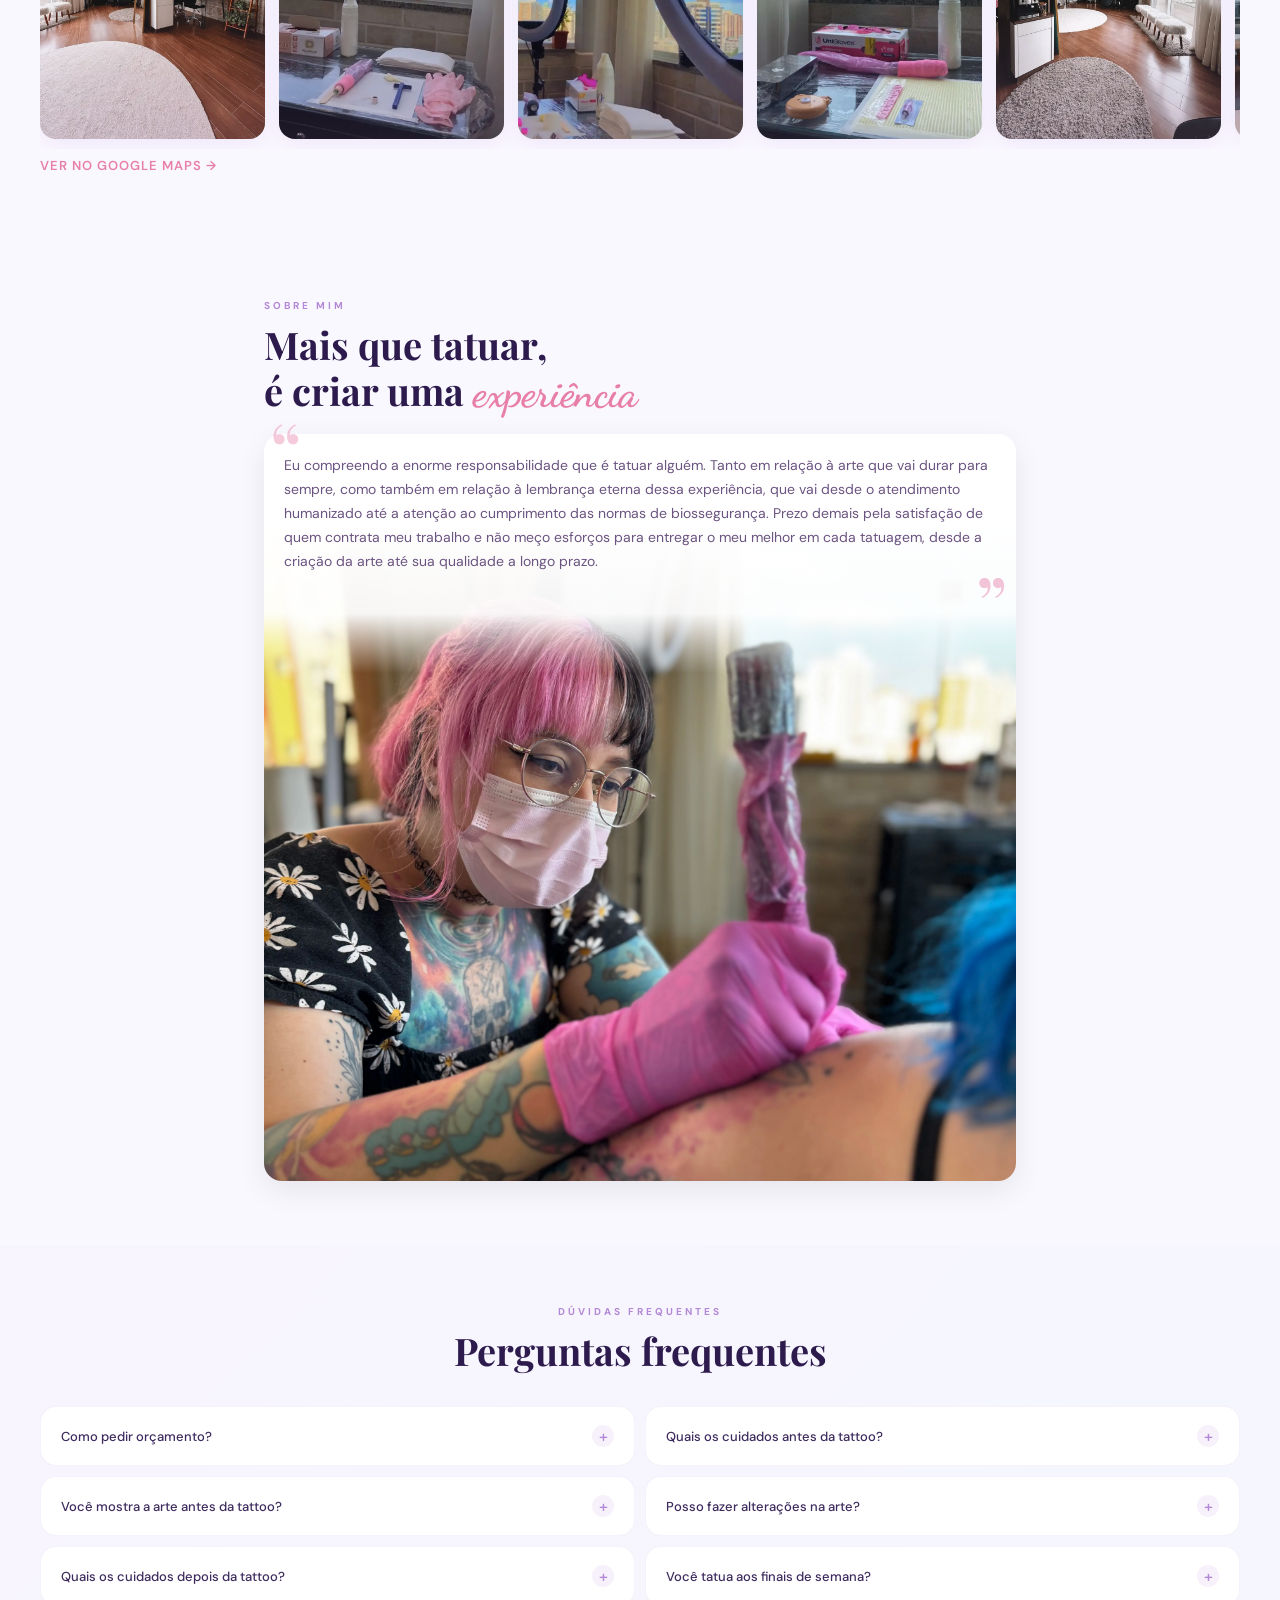
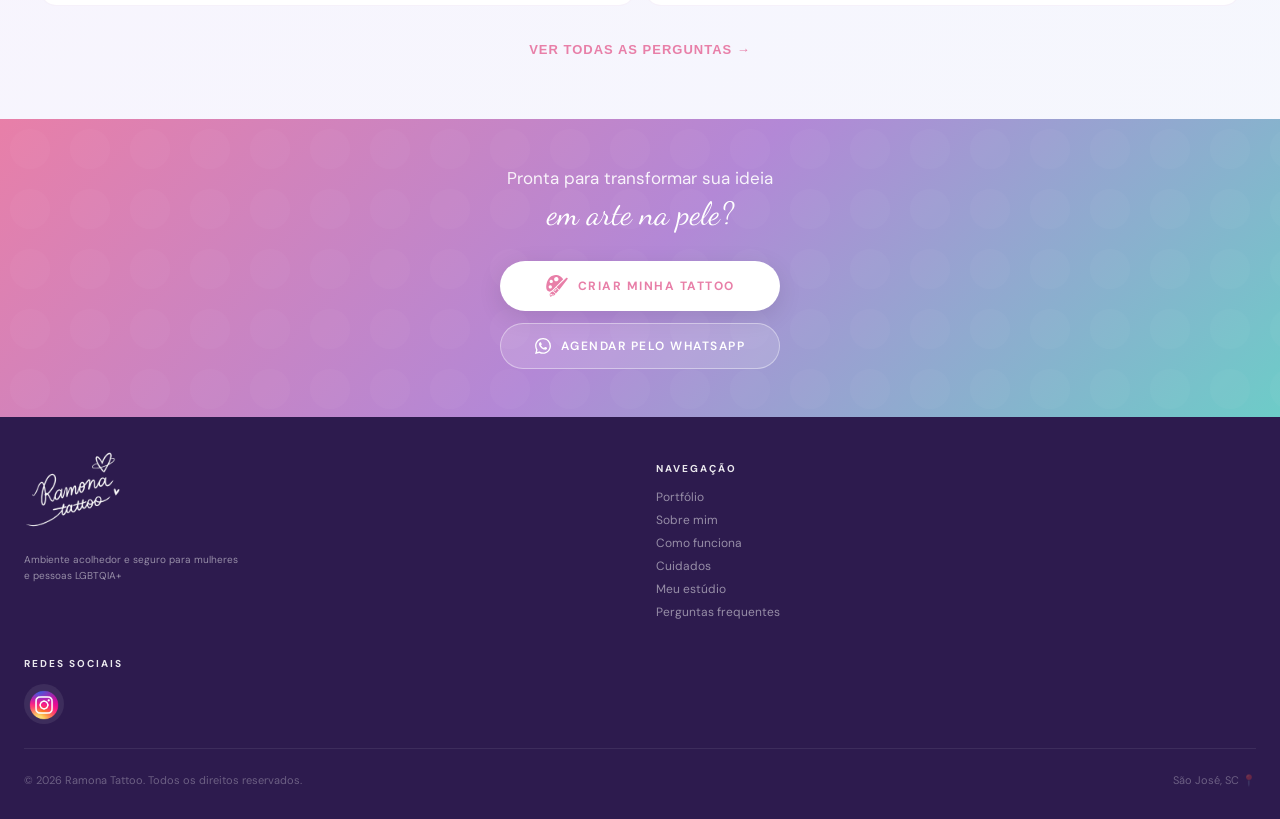
==== commit f65bd4ea: "Finalização e documentação no README" ====
--- a/index.html
+++ b/index.html
@@ -227,7 +227,7 @@
   </div>
 </section>
 
-<!-- PORTFOLIO PREVIEW/"MEU ESTÚDIO" -->
+<!-- MY STUDIO -->
 <section class="portfolio-preview" id="meu-estudio">
   <p class="section-label">Meu Estúdio</p>
   <div class="works-grid">
--- a/style.css
+++ b/style.css
@@ -55,15 +55,12 @@
   left: 0;
   right: 0;
   z-index: 100;
-
   display: flex;
   justify-content: space-between;
   align-items: center;
-
   padding: 2px 14px;
   background: rgba(238, 245, 255, 0.85);
   border-bottom: 1px solid rgba(179,136,214,0.12);
-
   background: transparent;
   transition: all 0.3s ease;
 }
@@ -145,7 +142,7 @@
     line-height: 1;
   }
   .logo img {
-    width: 150px;
+    width: 100px;
     height: auto;
     display: block;
 }
@@ -157,6 +154,14 @@
     border-radius: 50%;
     margin: 2px;
 } }
+  @media (min-width: 769px) {
+  .main-nav {
+    padding: 0px 14px;
+  }
+  .logo img {
+    width: 100px;
+  }
+}
   .logo-script {
     font-family: 'Dancing Script', cursive;
     font-size: 28px;
@@ -337,7 +342,9 @@
     background: linear-gradient(135deg, rgba(212,184,232,0.3) 0%, rgba(168,230,228,0.3) 100%);
     padding: 4px;
     box-shadow: 0 20px 60px rgba(179,136,214,0.2);
-    margin-top:18px;
+    margin:18px auto 0;
+    max-width: 800px;
+    width:100%;
   }
   .hero-img-card-inner {
     border-radius: 20px;
@@ -504,6 +511,13 @@
     grid-template-columns: repeat(3, 1fr);
     gap: 8px;
   }
+  @media (min-width: 769px) {
+    .portfolio-grid {
+      grid-template-columns: repeat(4, 1fr);
+      gap: 25px;
+      padding: 0 20px;
+    }
+  }
 
   .portfolio-item {
     border-radius: 14px;
@@ -603,6 +617,9 @@
   /* ── MATERIAIS ── */
   .materiais {
     background: linear-gradient(135deg, rgba(212,184,232,0.08) 0%, rgba(168,230,228,0.08) 100%);
+    max-width: 800px;
+    margin:0 auto;
+    width:100%;
   }
 
   .materiais-card {
@@ -683,7 +700,12 @@
   }
 
   /* ── PÓS TATTOO ── */
-  .pos-tattoo { background: var(--white); }
+  .pos-tattoo {
+    background: var(--white);
+    max-width:800px;
+    margin:0 auto;
+    width:100%;
+  }
 
   .pos-card {
     background: linear-gradient(135deg, rgba(212,184,232,0.15) 0%, rgba(168,230,228,0.15) 100%);
@@ -734,7 +756,7 @@
     color: white;
   }
 
-  /* ── PORTFOLIO PREVIEW/"MEU ESTÚDIO" ── */
+  /* ── MY STUDIO ── */
   .portfolio-preview {
   background:
     var(--off-white);
@@ -809,6 +831,9 @@
 .about {
   background: var(--off-white);
   padding: 64px 24px;
+  max-width:800px;
+  margin:0 auto;
+  width:100%;
 }
 
 .about-content {
@@ -823,7 +848,6 @@
   display: flex;
   flex-direction: column;
   gap: 16px;
-
   background: 
     linear-gradient(
       to bottom,
@@ -837,6 +861,22 @@
   background-position: center bottom;
   background-repeat: no-repeat;
   padding-bottom: 400px;
+}
+@media (min-width: 769px) {
+  .about-card {
+    background: 
+    linear-gradient(
+      to bottom,
+    white 12%,
+    rgba(255,255,255,.95) 24%,
+    rgba(255,255,255,0) 32%
+    ),
+    url("imagens/background-about.webp");
+    background-size: cover;
+    background-position: center top;
+    padding-bottom: 600px;
+    background-repeat: no-repeat;
+  }
 }
 
 .about-img {
